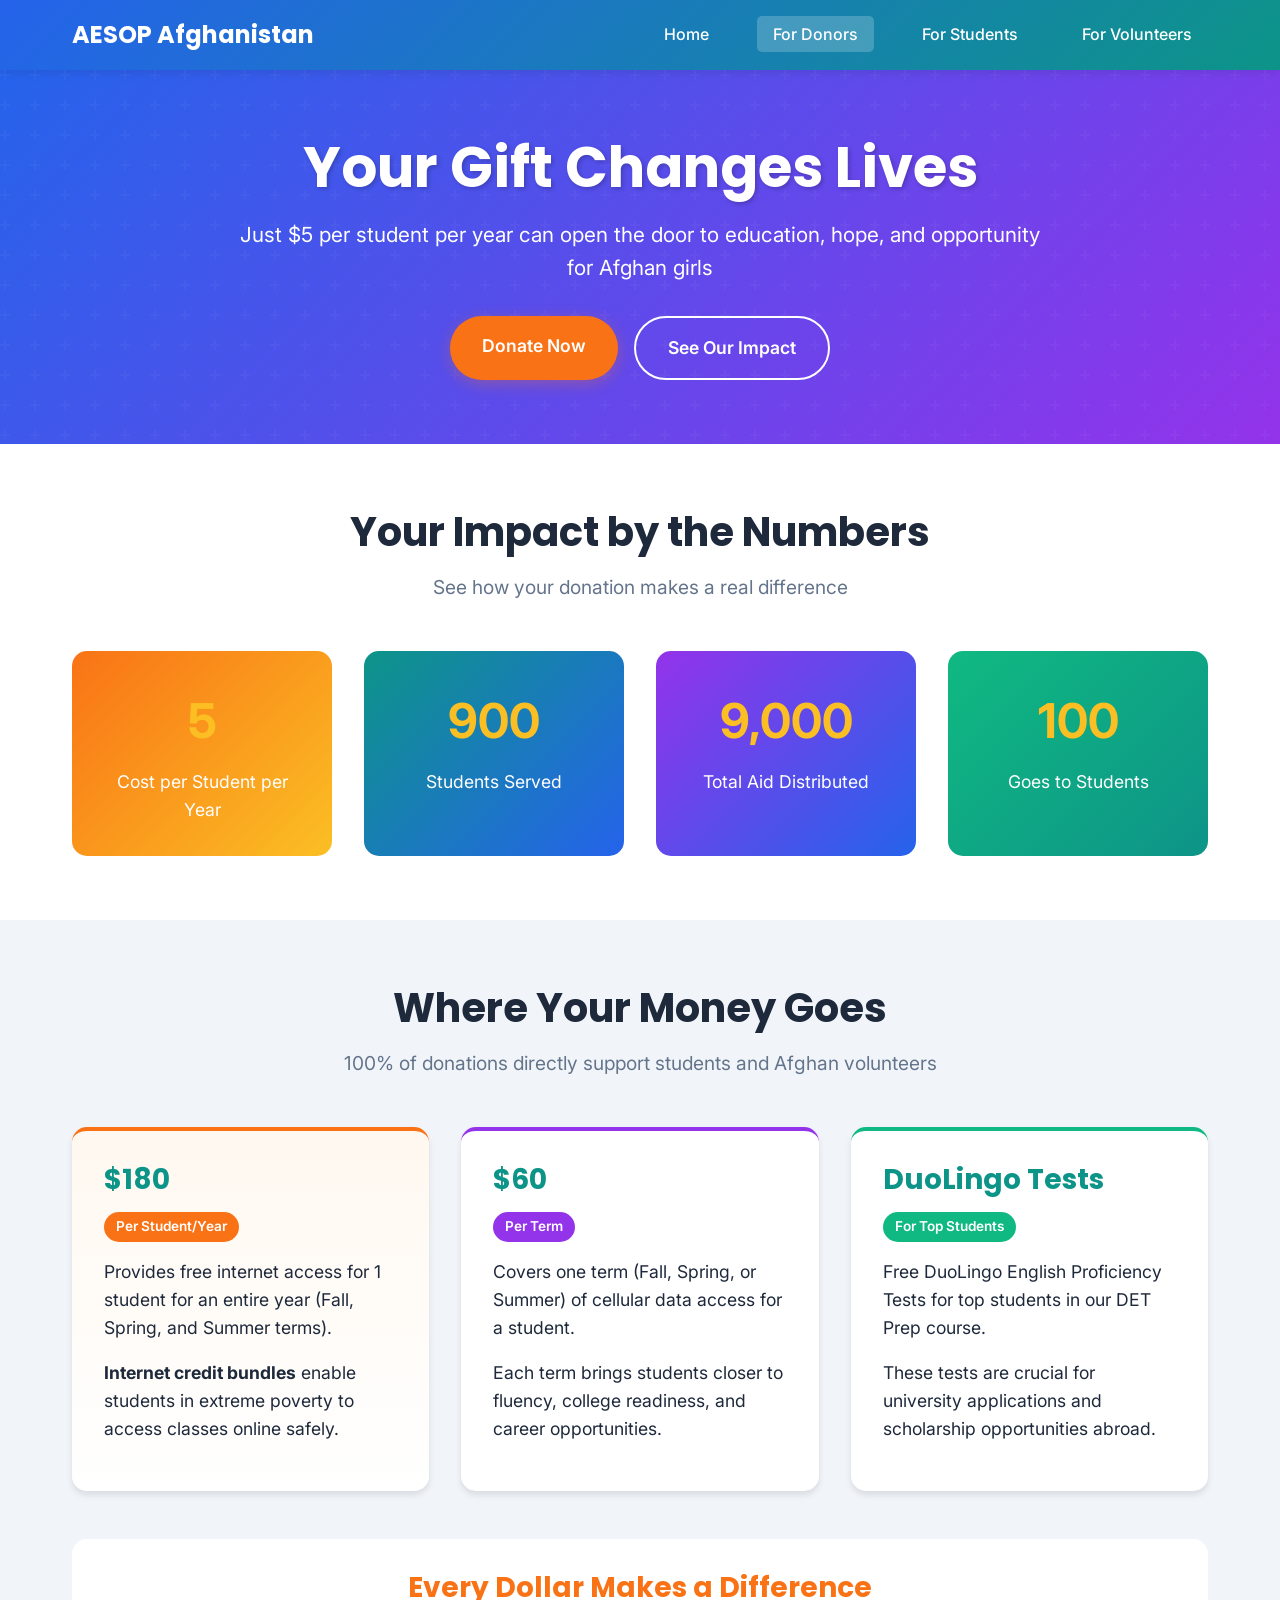
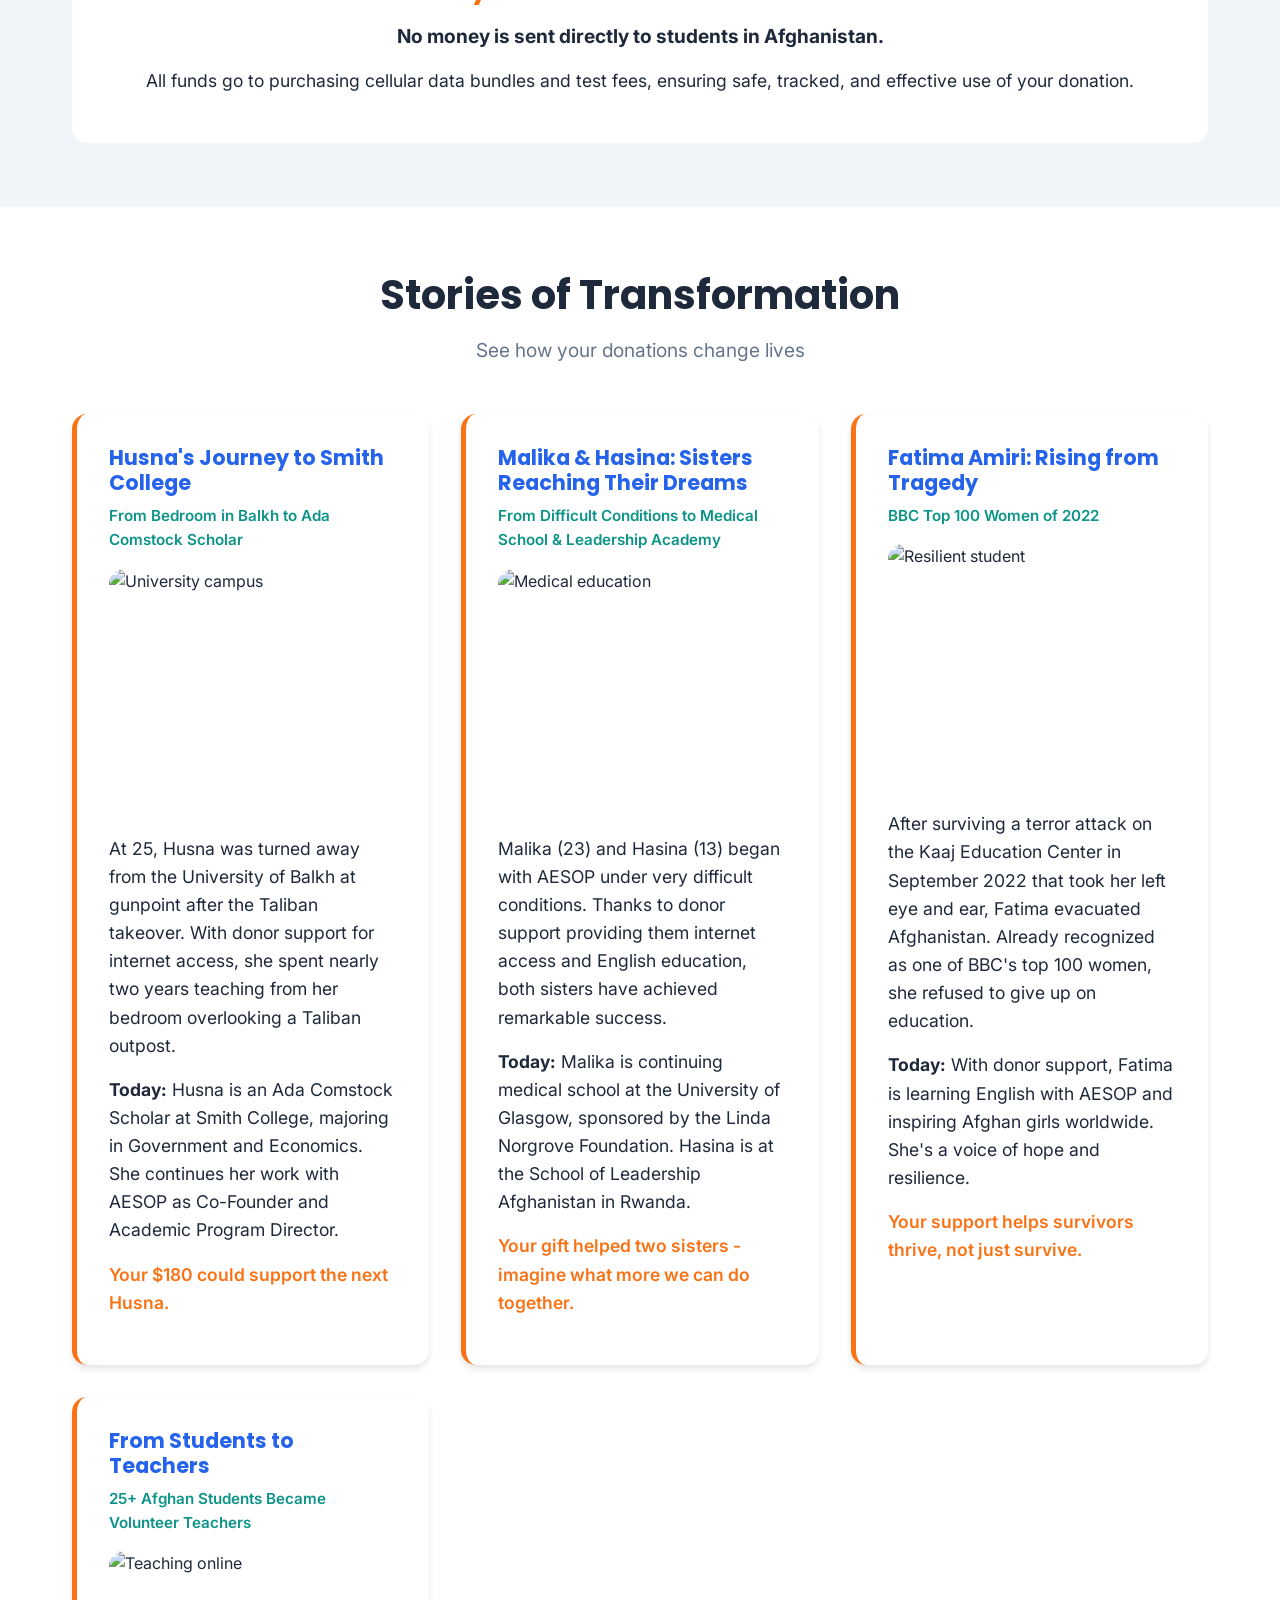
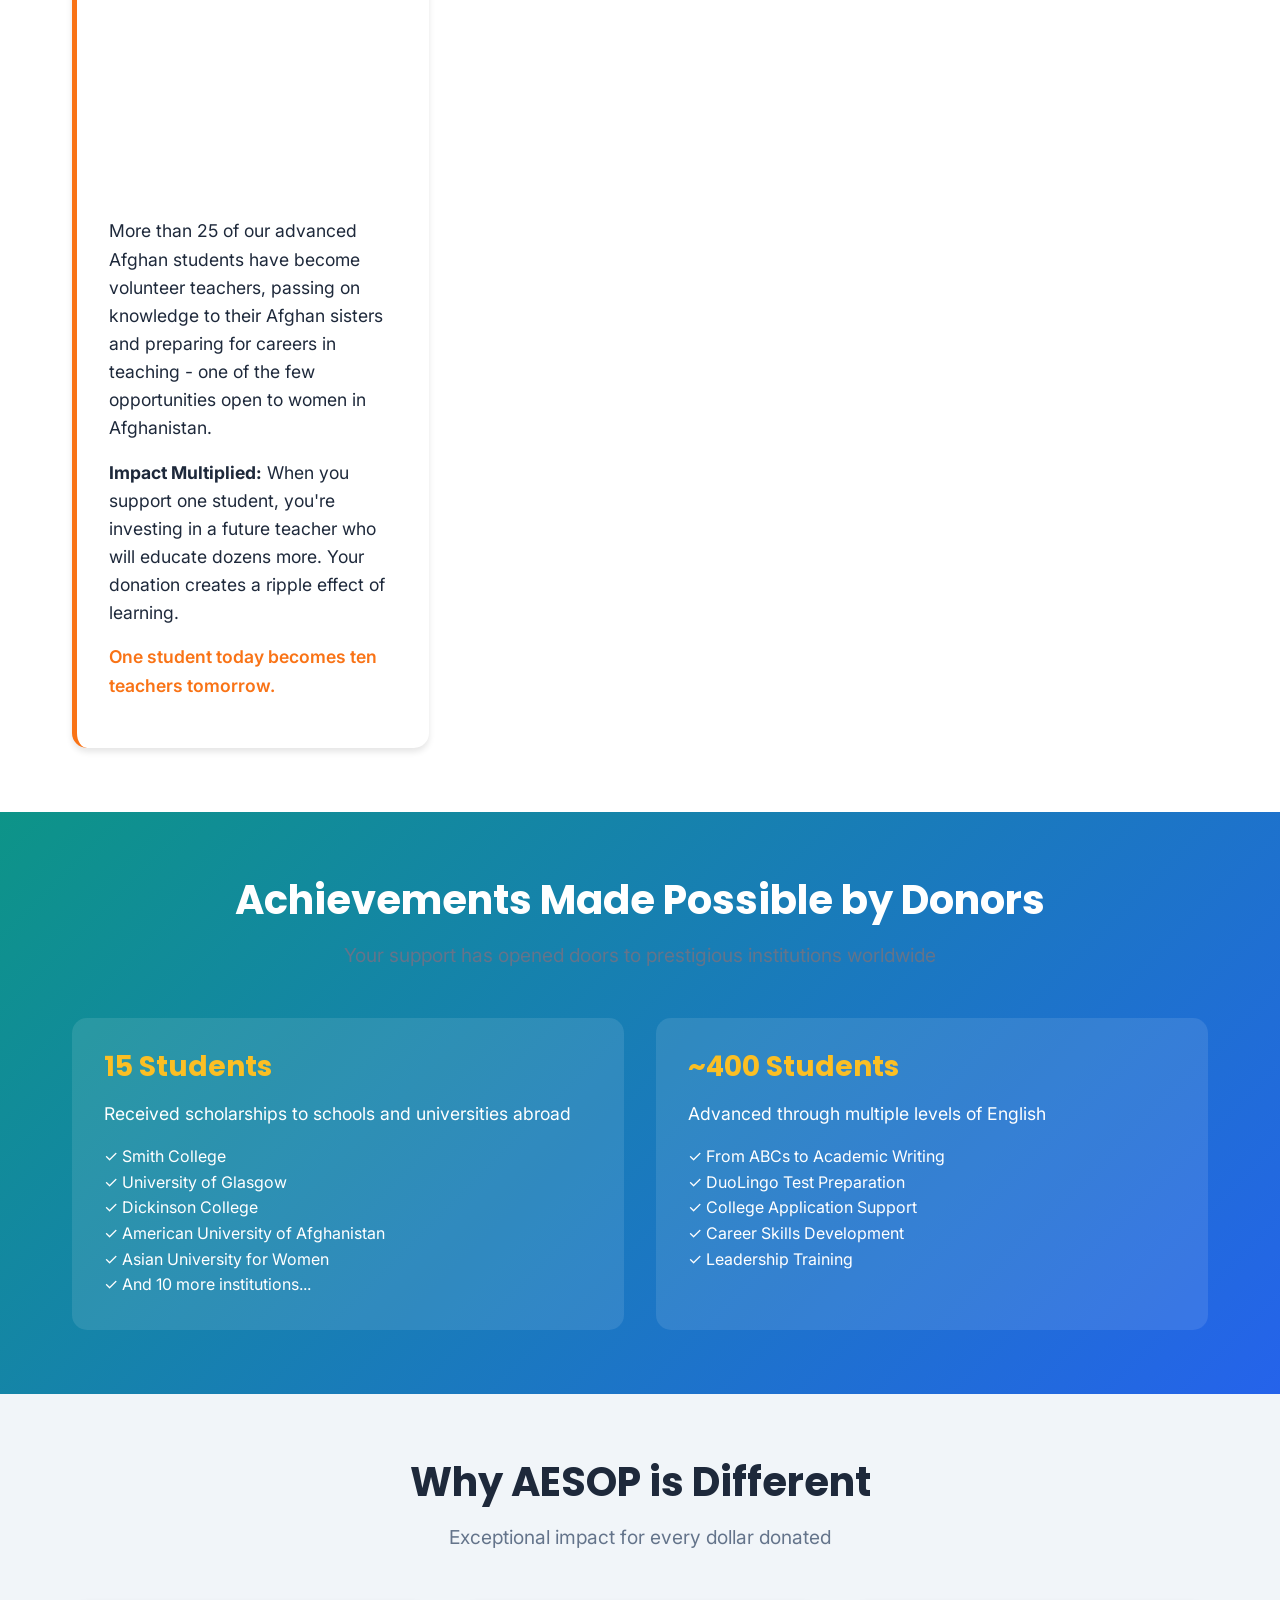
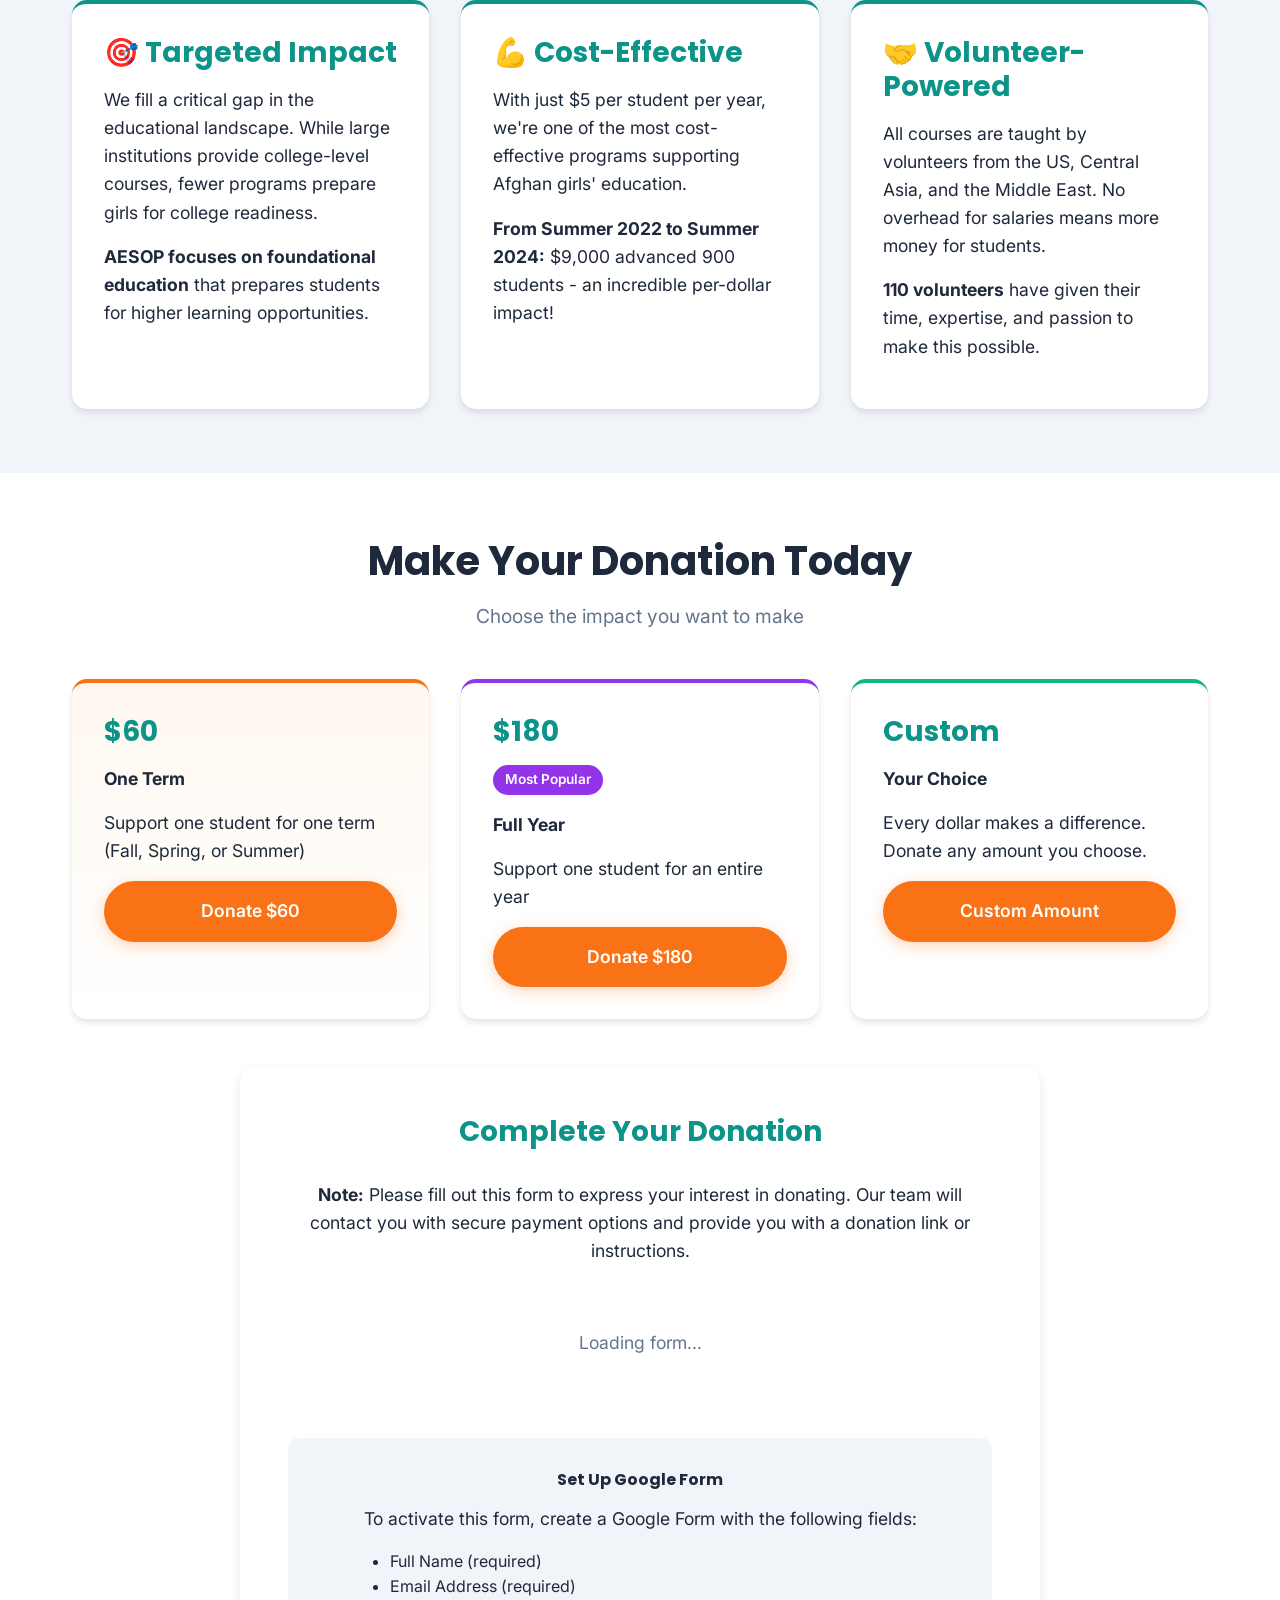
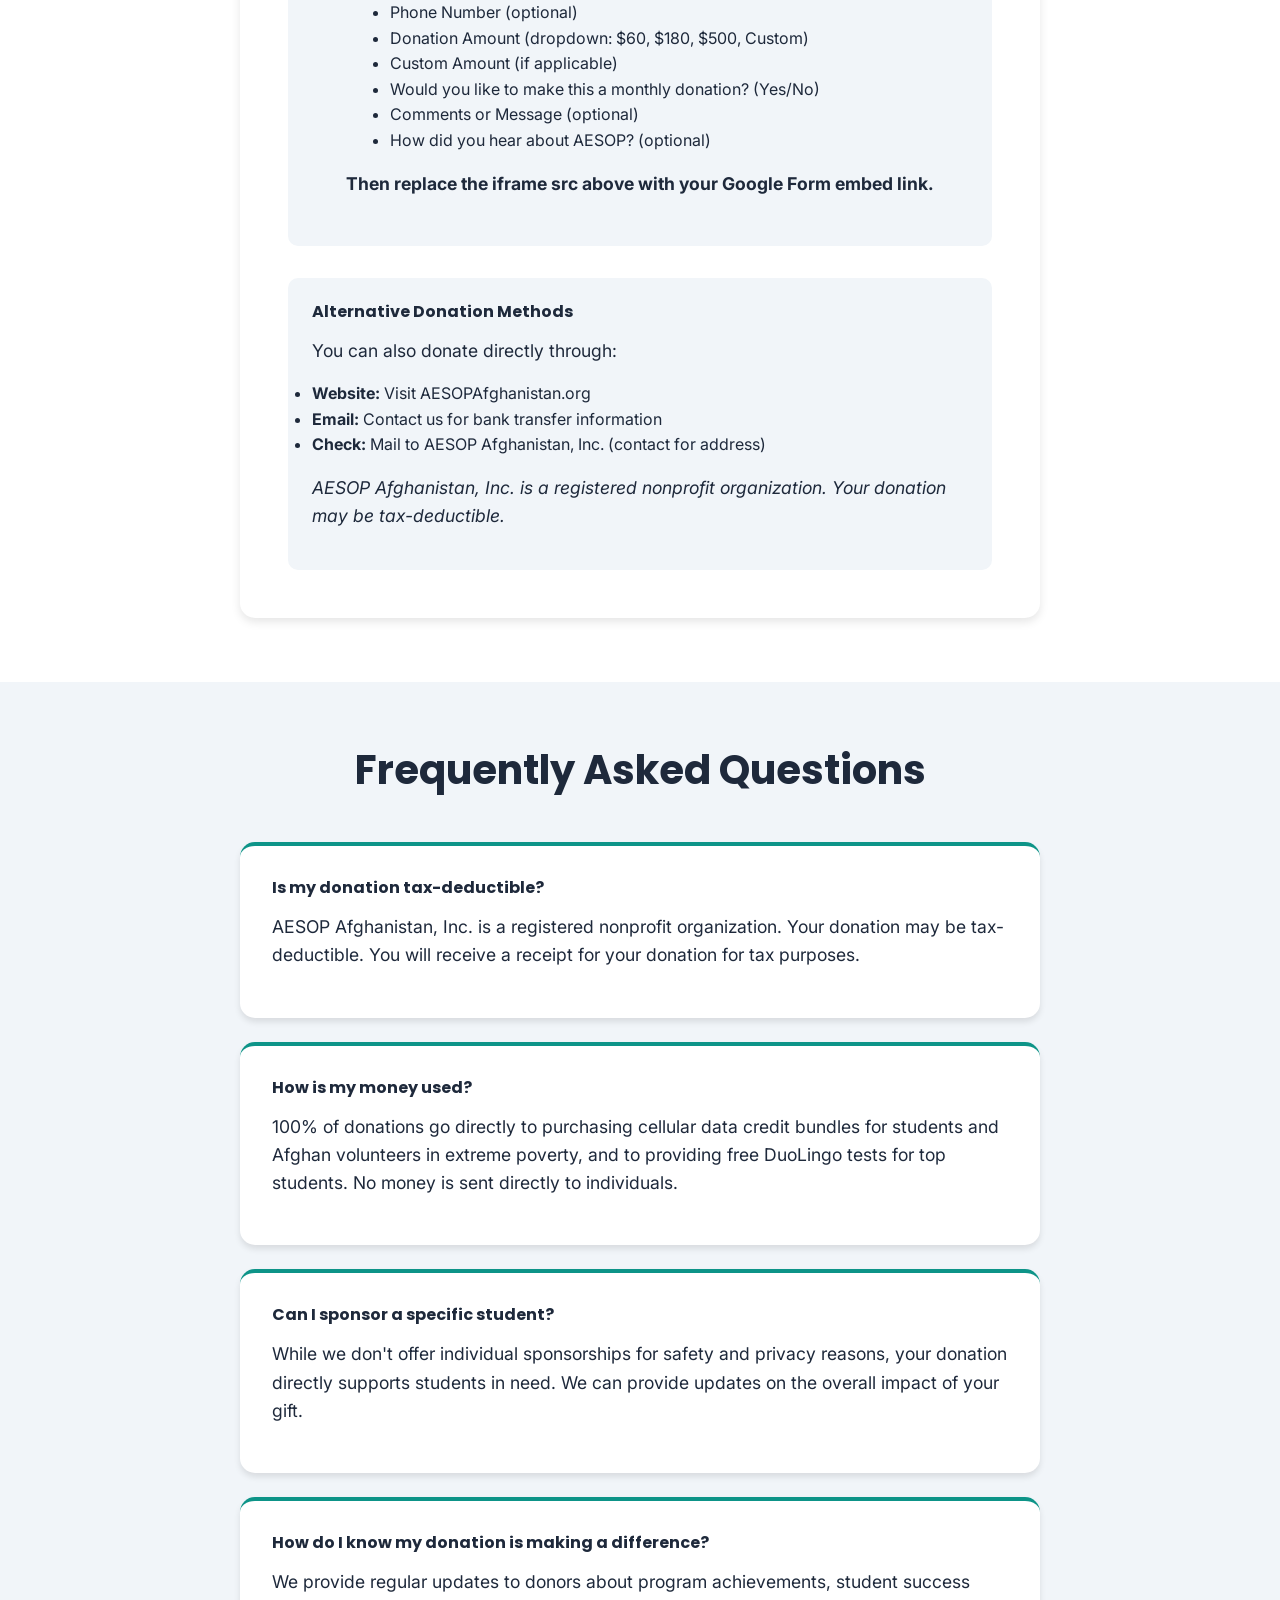
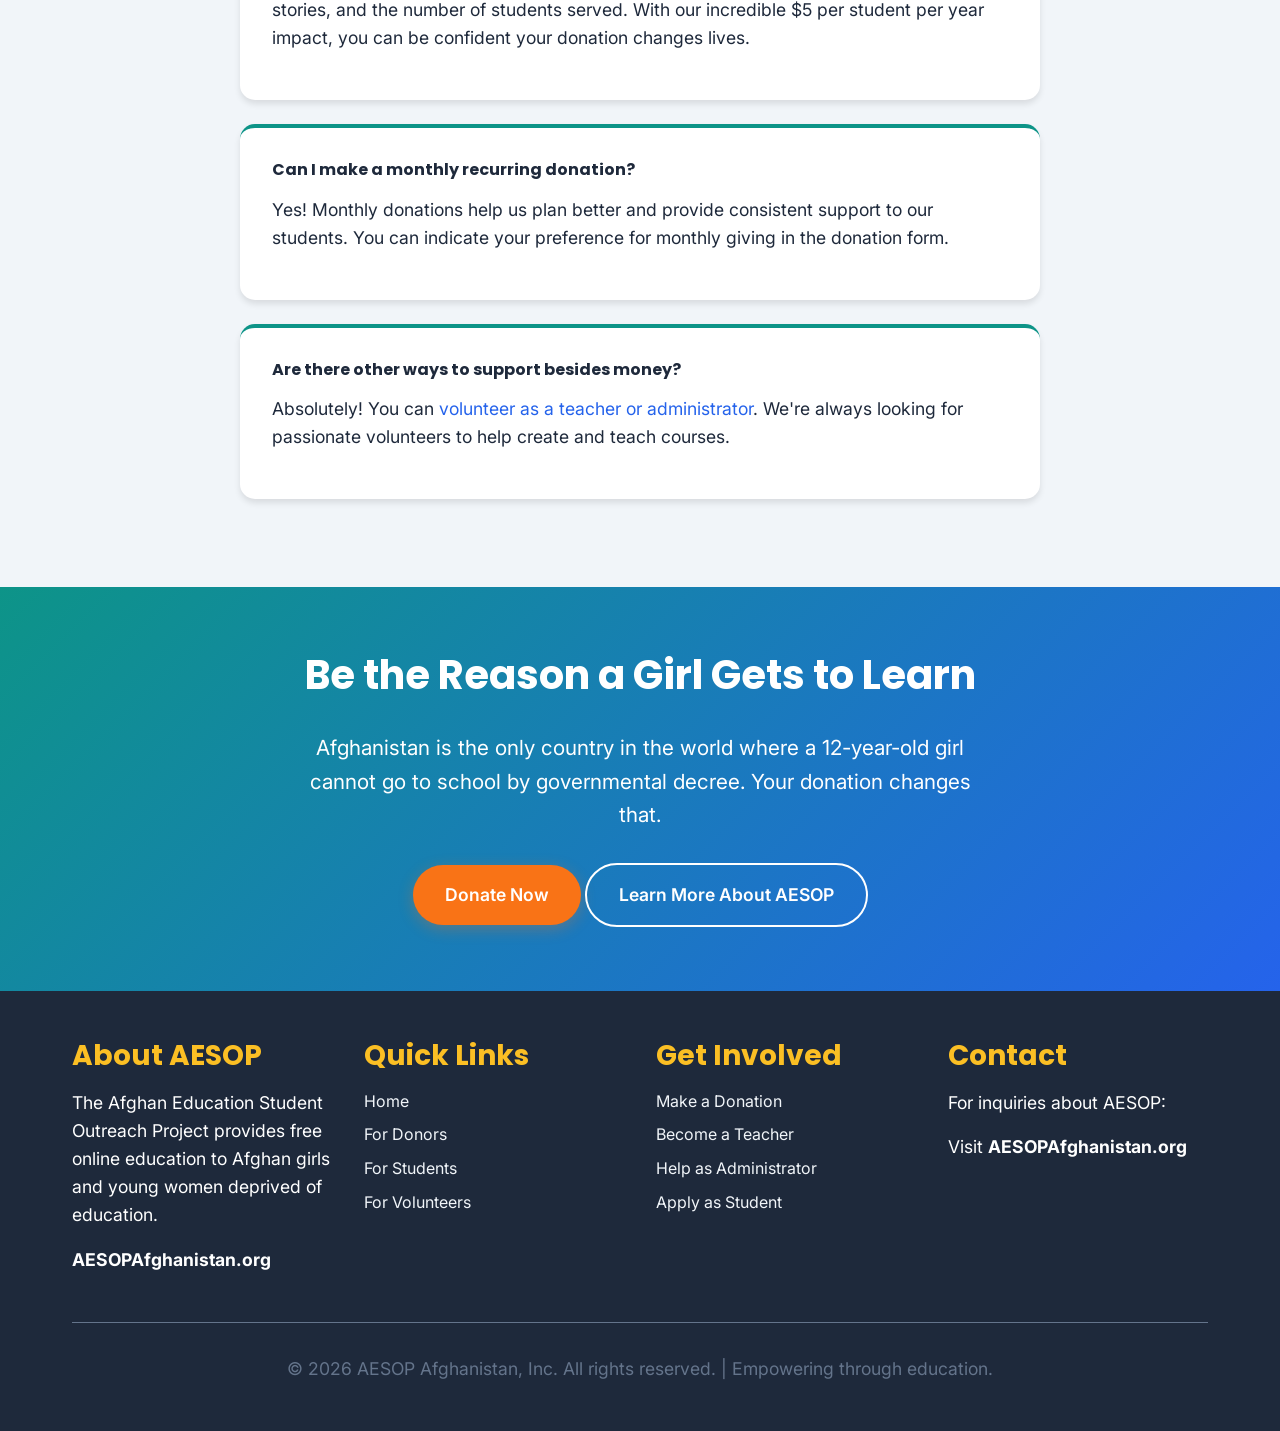
==== donors.html @ 637b1a9c "Create complete AESOP Afghanistan website Built a comprehensive website for the Afghan Education Stu" ====
<!DOCTYPE html>
<html lang="en">
<head>
    <meta charset="UTF-8">
    <meta name="viewport" content="width=device-width, initial-scale=1.0">
    <title>For Donors - AESOP Afghanistan</title>
    <link rel="stylesheet" href="styles.css">
    <link href="https://fonts.googleapis.com/css2?family=Inter:wght@400;500;600;700&family=Poppins:wght@600;700;800&display=swap" rel="stylesheet">
</head>
<body>
    <!-- Navigation -->
    <nav>
        <div class="container">
            <div class="logo">AESOP Afghanistan</div>
            <ul>
                <li><a href="index.html">Home</a></li>
                <li><a href="donors.html" class="active">For Donors</a></li>
                <li><a href="students.html">For Students</a></li>
                <li><a href="volunteers.html">For Volunteers</a></li>
            </ul>
        </div>
    </nav>

    <!-- Hero Section -->
    <section class="hero">
        <div class="container">
            <h1>Your Gift Changes Lives</h1>
            <p>Just $5 per student per year can open the door to education, hope, and opportunity for Afghan girls</p>
            <div class="cta-buttons">
                <a href="#donate" class="btn btn-primary">Donate Now</a>
                <a href="#impact" class="btn btn-outline">See Our Impact</a>
            </div>
        </div>
    </section>

    <!-- Impact Stats -->
    <section id="impact">
        <div class="container">
            <div class="section-header">
                <h2>Your Impact by the Numbers</h2>
                <p>See how your donation makes a real difference</p>
            </div>
            <div class="stats-grid">
                <div class="stat-card" style="background: linear-gradient(135deg, var(--accent-orange), var(--warm-yellow));">
                    <span class="stat-number">$5</span>
                    <span class="stat-label">Cost per Student per Year</span>
                </div>
                <div class="stat-card" style="background: linear-gradient(135deg, var(--primary-teal), var(--primary-blue));">
                    <span class="stat-number">~900</span>
                    <span class="stat-label">Students Served</span>
                </div>
                <div class="stat-card" style="background: linear-gradient(135deg, var(--accent-purple), var(--primary-blue));">
                    <span class="stat-number">$9,000</span>
                    <span class="stat-label">Total Aid Distributed</span>
                </div>
                <div class="stat-card" style="background: linear-gradient(135deg, var(--success-green), var(--primary-teal));">
                    <span class="stat-number">100%</span>
                    <span class="stat-label">Goes to Students</span>
                </div>
            </div>
        </div>
    </section>

    <!-- Donation Breakdown -->
    <section class="alt-bg">
        <div class="container">
            <div class="section-header">
                <h2>Where Your Money Goes</h2>
                <p>100% of donations directly support students and Afghan volunteers</p>
            </div>
            <div class="grid grid-3">
                <div class="card highlight">
                    <h3>$180</h3>
                    <span class="badge">Per Student/Year</span>
                    <p style="margin-top: 1rem;">Provides free internet access for 1 student for an entire year (Fall, Spring, and Summer terms).</p>
                    <p><strong>Internet credit bundles</strong> enable students in extreme poverty to access classes online safely.</p>
                </div>
                <div class="card purple-accent">
                    <h3>$60</h3>
                    <span class="badge purple">Per Term</span>
                    <p style="margin-top: 1rem;">Covers one term (Fall, Spring, or Summer) of cellular data access for a student.</p>
                    <p>Each term brings students closer to fluency, college readiness, and career opportunities.</p>
                </div>
                <div class="card green-accent">
                    <h3>DuoLingo Tests</h3>
                    <span class="badge green">For Top Students</span>
                    <p style="margin-top: 1rem;">Free DuoLingo English Proficiency Tests for top students in our DET Prep course.</p>
                    <p>These tests are crucial for university applications and scholarship opportunities abroad.</p>
                </div>
            </div>
            <div style="margin-top: 3rem; padding: 2rem; background: white; border-radius: 15px; text-align: center;">
                <h3 style="color: var(--accent-orange);">Every Dollar Makes a Difference</h3>
                <p style="font-size: 1.2rem; margin-top: 1rem;"><strong>No money is sent directly to students in Afghanistan.</strong></p>
                <p>All funds go to purchasing cellular data bundles and test fees, ensuring safe, tracked, and effective use of your donation.</p>
            </div>
        </div>
    </section>

    <!-- Impact Stories -->
    <section>
        <div class="container">
            <div class="section-header">
                <h2>Stories of Transformation</h2>
                <p>See how your donations change lives</p>
            </div>
            <div class="grid grid-2">
                <div class="story-card">
                    <h4>Husna's Journey to Smith College</h4>
                    <p class="role">From Bedroom in Balkh to Ada Comstock Scholar</p>
                    <div class="img-container" style="height: 250px;">
                        <img src="https://images.unsplash.com/photo-1523050854058-8df90110c9f1?w=800&q=80" alt="University campus">
                    </div>
                    <p>At 25, Husna was turned away from the University of Balkh at gunpoint after the Taliban takeover. With donor support for internet access, she spent nearly two years teaching from her bedroom overlooking a Taliban outpost.</p>
                    <p><strong>Today:</strong> Husna is an Ada Comstock Scholar at Smith College, majoring in Government and Economics. She continues her work with AESOP as Co-Founder and Academic Program Director.</p>
                    <p class="highlight-text">Your $180 could support the next Husna.</p>
                </div>

                <div class="story-card">
                    <h4>Malika & Hasina: Sisters Reaching Their Dreams</h4>
                    <p class="role">From Difficult Conditions to Medical School & Leadership Academy</p>
                    <div class="img-container" style="height: 250px;">
                        <img src="https://images.unsplash.com/photo-1427504494785-3a9ca7044f45?w=800&q=80" alt="Medical education">
                    </div>
                    <p>Malika (23) and Hasina (13) began with AESOP under very difficult conditions. Thanks to donor support providing them internet access and English education, both sisters have achieved remarkable success.</p>
                    <p><strong>Today:</strong> Malika is continuing medical school at the University of Glasgow, sponsored by the Linda Norgrove Foundation. Hasina is at the School of Leadership Afghanistan in Rwanda.</p>
                    <p class="highlight-text">Your gift helped two sisters - imagine what more we can do together.</p>
                </div>

                <div class="story-card">
                    <h4>Fatima Amiri: Rising from Tragedy</h4>
                    <p class="role">BBC Top 100 Women of 2022</p>
                    <div class="img-container" style="height: 250px;">
                        <img src="https://images.unsplash.com/photo-1521737604893-d14cc237f11d?w=800&q=80" alt="Resilient student">
                    </div>
                    <p>After surviving a terror attack on the Kaaj Education Center in September 2022 that took her left eye and ear, Fatima evacuated Afghanistan. Already recognized as one of BBC's top 100 women, she refused to give up on education.</p>
                    <p><strong>Today:</strong> With donor support, Fatima is learning English with AESOP and inspiring Afghan girls worldwide. She's a voice of hope and resilience.</p>
                    <p class="highlight-text">Your support helps survivors thrive, not just survive.</p>
                </div>

                <div class="story-card">
                    <h4>From Students to Teachers</h4>
                    <p class="role">25+ Afghan Students Became Volunteer Teachers</p>
                    <div class="img-container" style="height: 250px;">
                        <img src="https://images.unsplash.com/photo-1524178232363-1fb2b075b655?w=800&q=80" alt="Teaching online">
                    </div>
                    <p>More than 25 of our advanced Afghan students have become volunteer teachers, passing on knowledge to their Afghan sisters and preparing for careers in teaching - one of the few opportunities open to women in Afghanistan.</p>
                    <p><strong>Impact Multiplied:</strong> When you support one student, you're investing in a future teacher who will educate dozens more. Your donation creates a ripple effect of learning.</p>
                    <p class="highlight-text">One student today becomes ten teachers tomorrow.</p>
                </div>
            </div>
        </div>
    </section>

    <!-- Achievements Section -->
    <section class="accent-bg">
        <div class="container">
            <div class="section-header">
                <h2>Achievements Made Possible by Donors</h2>
                <p>Your support has opened doors to prestigious institutions worldwide</p>
            </div>
            <div class="grid grid-2" style="margin-top: 3rem;">
                <div style="background: rgba(255,255,255,0.1); padding: 2rem; border-radius: 15px;">
                    <h3 style="color: var(--warm-yellow);">15 Students</h3>
                    <p>Received scholarships to schools and universities abroad</p>
                    <ul style="margin-top: 1rem; list-style: none;">
                        <li>✓ Smith College</li>
                        <li>✓ University of Glasgow</li>
                        <li>✓ Dickinson College</li>
                        <li>✓ American University of Afghanistan</li>
                        <li>✓ Asian University for Women</li>
                        <li>✓ And 10 more institutions...</li>
                    </ul>
                </div>
                <div style="background: rgba(255,255,255,0.1); padding: 2rem; border-radius: 15px;">
                    <h3 style="color: var(--warm-yellow);">~400 Students</h3>
                    <p>Advanced through multiple levels of English</p>
                    <ul style="margin-top: 1rem; list-style: none;">
                        <li>✓ From ABCs to Academic Writing</li>
                        <li>✓ DuoLingo Test Preparation</li>
                        <li>✓ College Application Support</li>
                        <li>✓ Career Skills Development</li>
                        <li>✓ Leadership Training</li>
                    </ul>
                </div>
            </div>
        </div>
    </section>

    <!-- Efficiency Section -->
    <section class="alt-bg">
        <div class="container">
            <div class="section-header">
                <h2>Why AESOP is Different</h2>
                <p>Exceptional impact for every dollar donated</p>
            </div>
            <div class="grid grid-3">
                <div class="card">
                    <h3>🎯 Targeted Impact</h3>
                    <p>We fill a critical gap in the educational landscape. While large institutions provide college-level courses, fewer programs prepare girls for college readiness.</p>
                    <p><strong>AESOP focuses on foundational education</strong> that prepares students for higher learning opportunities.</p>
                </div>
                <div class="card">
                    <h3>💪 Cost-Effective</h3>
                    <p>With just $5 per student per year, we're one of the most cost-effective programs supporting Afghan girls' education.</p>
                    <p><strong>From Summer 2022 to Summer 2024:</strong> $9,000 advanced 900 students - an incredible per-dollar impact!</p>
                </div>
                <div class="card">
                    <h3>🤝 Volunteer-Powered</h3>
                    <p>All courses are taught by volunteers from the US, Central Asia, and the Middle East. No overhead for salaries means more money for students.</p>
                    <p><strong>110 volunteers</strong> have given their time, expertise, and passion to make this possible.</p>
                </div>
            </div>
        </div>
    </section>

    <!-- Donation Form Section -->
    <section id="donate">
        <div class="container">
            <div class="section-header">
                <h2>Make Your Donation Today</h2>
                <p>Choose the impact you want to make</p>
            </div>
            <div class="grid grid-3" style="margin-bottom: 3rem;">
                <div class="card highlight">
                    <h3>$60</h3>
                    <p><strong>One Term</strong></p>
                    <p>Support one student for one term (Fall, Spring, or Summer)</p>
                    <a href="#donation-form" class="btn btn-primary" style="margin-top: 1rem; display: block; text-align: center;">Donate $60</a>
                </div>
                <div class="card purple-accent">
                    <h3>$180</h3>
                    <span class="badge purple">Most Popular</span>
                    <p style="margin-top: 1rem;"><strong>Full Year</strong></p>
                    <p>Support one student for an entire year</p>
                    <a href="#donation-form" class="btn btn-primary" style="margin-top: 1rem; display: block; text-align: center;">Donate $180</a>
                </div>
                <div class="card green-accent">
                    <h3>Custom</h3>
                    <p><strong>Your Choice</strong></p>
                    <p>Every dollar makes a difference. Donate any amount you choose.</p>
                    <a href="#donation-form" class="btn btn-primary" style="margin-top: 1rem; display: block; text-align: center;">Custom Amount</a>
                </div>
            </div>

            <!-- Donation Form -->
            <div class="form-section" id="donation-form">
                <h3 style="text-align: center; margin-bottom: 2rem;">Complete Your Donation</h3>
                <p style="text-align: center; margin-bottom: 2rem;">
                    <strong>Note:</strong> Please fill out this form to express your interest in donating.
                    Our team will contact you with secure payment options and provide you with a donation link or instructions.
                </p>

                <!-- Google Form Embed -->
                <iframe
                    src="https://docs.google.com/forms/d/e/1FAIpQLSdDONATION_FORM_ID/viewform?embedded=true"
                    width="100%"
                    height="1200"
                    frameborder="0"
                    marginheight="0"
                    marginwidth="0"
                    style="border-radius: 10px;">
                    Loading donation form...
                </iframe>

                <!-- Placeholder form (to be replaced with actual Google Form) -->
                <div style="background: var(--light-gray); padding: 2rem; border-radius: 10px; text-align: center; margin-top: 2rem;">
                    <h4>Set Up Google Form</h4>
                    <p>To activate this form, create a Google Form with the following fields:</p>
                    <ul style="text-align: left; max-width: 500px; margin: 1rem auto;">
                        <li>Full Name (required)</li>
                        <li>Email Address (required)</li>
                        <li>Phone Number (optional)</li>
                        <li>Donation Amount (dropdown: $60, $180, $500, Custom)</li>
                        <li>Custom Amount (if applicable)</li>
                        <li>Would you like to make this a monthly donation? (Yes/No)</li>
                        <li>Comments or Message (optional)</li>
                        <li>How did you hear about AESOP? (optional)</li>
                    </ul>
                    <p style="margin-top: 1rem;"><strong>Then replace the iframe src above with your Google Form embed link.</strong></p>
                </div>

                <div style="margin-top: 2rem; padding: 1.5rem; background: var(--light-gray); border-radius: 10px;">
                    <h4>Alternative Donation Methods</h4>
                    <p>You can also donate directly through:</p>
                    <ul style="margin-top: 1rem;">
                        <li><strong>Website:</strong> Visit AESOPAfghanistan.org</li>
                        <li><strong>Email:</strong> Contact us for bank transfer information</li>
                        <li><strong>Check:</strong> Mail to AESOP Afghanistan, Inc. (contact for address)</li>
                    </ul>
                    <p style="margin-top: 1rem;"><em>AESOP Afghanistan, Inc. is a registered nonprofit organization. Your donation may be tax-deductible.</em></p>
                </div>
            </div>
        </div>
    </section>

    <!-- FAQ Section -->
    <section class="alt-bg">
        <div class="container">
            <div class="section-header">
                <h2>Frequently Asked Questions</h2>
            </div>
            <div style="max-width: 800px; margin: 0 auto;">
                <div class="card" style="margin-bottom: 1.5rem;">
                    <h4>Is my donation tax-deductible?</h4>
                    <p>AESOP Afghanistan, Inc. is a registered nonprofit organization. Your donation may be tax-deductible. You will receive a receipt for your donation for tax purposes.</p>
                </div>
                <div class="card" style="margin-bottom: 1.5rem;">
                    <h4>How is my money used?</h4>
                    <p>100% of donations go directly to purchasing cellular data credit bundles for students and Afghan volunteers in extreme poverty, and to providing free DuoLingo tests for top students. No money is sent directly to individuals.</p>
                </div>
                <div class="card" style="margin-bottom: 1.5rem;">
                    <h4>Can I sponsor a specific student?</h4>
                    <p>While we don't offer individual sponsorships for safety and privacy reasons, your donation directly supports students in need. We can provide updates on the overall impact of your gift.</p>
                </div>
                <div class="card" style="margin-bottom: 1.5rem;">
                    <h4>How do I know my donation is making a difference?</h4>
                    <p>We provide regular updates to donors about program achievements, student success stories, and the number of students served. With our incredible $5 per student per year impact, you can be confident your donation changes lives.</p>
                </div>
                <div class="card" style="margin-bottom: 1.5rem;">
                    <h4>Can I make a monthly recurring donation?</h4>
                    <p>Yes! Monthly donations help us plan better and provide consistent support to our students. You can indicate your preference for monthly giving in the donation form.</p>
                </div>
                <div class="card" style="margin-bottom: 1.5rem;">
                    <h4>Are there other ways to support besides money?</h4>
                    <p>Absolutely! You can <a href="volunteers.html">volunteer as a teacher or administrator</a>. We're always looking for passionate volunteers to help create and teach courses.</p>
                </div>
            </div>
        </div>
    </section>

    <!-- Final CTA -->
    <section class="accent-bg">
        <div class="container text-center">
            <h2>Be the Reason a Girl Gets to Learn</h2>
            <p style="font-size: 1.3rem; max-width: 700px; margin: 2rem auto;">Afghanistan is the only country in the world where a 12-year-old girl cannot go to school by governmental decree. Your donation changes that.</p>
            <div class="cta-buttons">
                <a href="#donation-form" class="btn btn-primary">Donate Now</a>
                <a href="index.html" class="btn btn-outline">Learn More About AESOP</a>
            </div>
        </div>
    </section>

    <!-- Footer -->
    <footer>
        <div class="container">
            <div class="footer-content">
                <div class="footer-section">
                    <h3>About AESOP</h3>
                    <p>The Afghan Education Student Outreach Project provides free online education to Afghan girls and young women deprived of education.</p>
                    <p><strong>AESOPAfghanistan.org</strong></p>
                </div>
                <div class="footer-section">
                    <h3>Quick Links</h3>
                    <ul>
                        <li><a href="index.html">Home</a></li>
                        <li><a href="donors.html">For Donors</a></li>
                        <li><a href="students.html">For Students</a></li>
                        <li><a href="volunteers.html">For Volunteers</a></li>
                    </ul>
                </div>
                <div class="footer-section">
                    <h3>Get Involved</h3>
                    <ul>
                        <li><a href="donors.html">Make a Donation</a></li>
                        <li><a href="volunteers.html">Become a Teacher</a></li>
                        <li><a href="volunteers.html">Help as Administrator</a></li>
                        <li><a href="students.html">Apply as Student</a></li>
                    </ul>
                </div>
                <div class="footer-section">
                    <h3>Contact</h3>
                    <p>For inquiries about AESOP:</p>
                    <p>Visit <strong>AESOPAfghanistan.org</strong></p>
                </div>
            </div>
            <div class="footer-bottom">
                <p>&copy; 2024 AESOP Afghanistan, Inc. All rights reserved. | Empowering through education.</p>
            </div>
        </div>
    </footer>

    <script src="script.js"></script>
</body>
</html>
---- styles.css ----
/* AESOP Website - Main Stylesheet */

:root {
    /* Color Palette - Vibrant and Educational */
    --primary-blue: #2563eb;
    --primary-teal: #0d9488;
    --accent-orange: #f97316;
    --accent-purple: #9333ea;
    --warm-yellow: #fbbf24;
    --success-green: #10b981;

    /* Neutrals */
    --dark-navy: #1e293b;
    --medium-gray: #64748b;
    --light-gray: #f1f5f9;
    --white: #ffffff;

    /* Spacing */
    --spacing-xs: 0.5rem;
    --spacing-sm: 1rem;
    --spacing-md: 2rem;
    --spacing-lg: 3rem;
    --spacing-xl: 4rem;

    /* Typography */
    --font-primary: 'Inter', -apple-system, BlinkMacSystemFont, 'Segoe UI', sans-serif;
    --font-heading: 'Poppins', sans-serif;
}

* {
    margin: 0;
    padding: 0;
    box-sizing: border-box;
}

body {
    font-family: var(--font-primary);
    line-height: 1.6;
    color: var(--dark-navy);
    background-color: var(--white);
}

/* Typography */
h1, h2, h3, h4, h5, h6 {
    font-family: var(--font-heading);
    font-weight: 700;
    line-height: 1.2;
    margin-bottom: var(--spacing-sm);
}

h1 {
    font-size: 3rem;
    color: var(--primary-blue);
}

h2 {
    font-size: 2.5rem;
    color: var(--dark-navy);
}

h3 {
    font-size: 1.75rem;
    color: var(--primary-teal);
}

p {
    margin-bottom: var(--spacing-sm);
    font-size: 1.1rem;
}

a {
    color: var(--primary-blue);
    text-decoration: none;
    transition: color 0.3s ease;
}

a:hover {
    color: var(--primary-teal);
}

/* Navigation */
nav {
    background: linear-gradient(135deg, var(--primary-blue) 0%, var(--primary-teal) 100%);
    padding: var(--spacing-sm) 0;
    position: sticky;
    top: 0;
    z-index: 1000;
    box-shadow: 0 2px 10px rgba(0, 0, 0, 0.1);
}

nav .container {
    display: flex;
    justify-content: space-between;
    align-items: center;
}

nav .logo {
    font-size: 1.5rem;
    font-weight: 700;
    color: var(--white);
    font-family: var(--font-heading);
}

nav ul {
    list-style: none;
    display: flex;
    gap: var(--spacing-md);
}

nav a {
    color: var(--white);
    font-weight: 500;
    padding: var(--spacing-xs) var(--spacing-sm);
    border-radius: 5px;
    transition: background-color 0.3s ease;
}

nav a:hover,
nav a.active {
    background-color: rgba(255, 255, 255, 0.2);
}

/* Container */
.container {
    max-width: 1200px;
    margin: 0 auto;
    padding: 0 var(--spacing-md);
}

/* Hero Section */
.hero {
    background: linear-gradient(135deg, var(--primary-blue) 0%, var(--accent-purple) 100%);
    color: var(--white);
    padding: var(--spacing-xl) 0;
    text-align: center;
    position: relative;
    overflow: hidden;
}

.hero::before {
    content: '';
    position: absolute;
    top: 0;
    left: 0;
    right: 0;
    bottom: 0;
    background-image: url('data:image/svg+xml,<svg width="60" height="60" viewBox="0 0 60 60" xmlns="http://www.w3.org/2000/svg"><g fill="none" fill-rule="evenodd"><g fill="%23ffffff" fill-opacity="0.1"><path d="M36 34v-4h-2v4h-4v2h4v4h2v-4h4v-2h-4zm0-30V0h-2v4h-4v2h4v4h2V6h4V4h-4zM6 34v-4H4v4H0v2h4v4h2v-4h4v-2H6zM6 4V0H4v4H0v2h4v4h2V6h4V4H6z"/></g></g></svg>');
    opacity: 0.3;
}

.hero .container {
    position: relative;
    z-index: 1;
}

.hero h1 {
    color: var(--white);
    font-size: 3.5rem;
    margin-bottom: var(--spacing-sm);
    text-shadow: 2px 2px 4px rgba(0, 0, 0, 0.2);
}

.hero p {
    font-size: 1.3rem;
    margin-bottom: var(--spacing-md);
    max-width: 800px;
    margin-left: auto;
    margin-right: auto;
}

.hero .cta-buttons {
    display: flex;
    gap: var(--spacing-sm);
    justify-content: center;
    flex-wrap: wrap;
    margin-top: var(--spacing-md);
}

/* Buttons */
.btn {
    display: inline-block;
    padding: 1rem 2rem;
    font-size: 1.1rem;
    font-weight: 600;
    border-radius: 50px;
    text-decoration: none;
    transition: all 0.3s ease;
    border: none;
    cursor: pointer;
}

.btn-primary {
    background-color: var(--accent-orange);
    color: var(--white);
    box-shadow: 0 4px 15px rgba(249, 115, 22, 0.3);
}

.btn-primary:hover {
    background-color: #ea580c;
    transform: translateY(-2px);
    box-shadow: 0 6px 20px rgba(249, 115, 22, 0.4);
}

.btn-secondary {
    background-color: var(--white);
    color: var(--primary-blue);
    box-shadow: 0 4px 15px rgba(255, 255, 255, 0.3);
}

.btn-secondary:hover {
    background-color: var(--light-gray);
    transform: translateY(-2px);
}

.btn-outline {
    background-color: transparent;
    color: var(--white);
    border: 2px solid var(--white);
}

.btn-outline:hover {
    background-color: var(--white);
    color: var(--primary-blue);
}

/* Sections */
section {
    padding: var(--spacing-xl) 0;
}

section.alt-bg {
    background-color: var(--light-gray);
}

section.accent-bg {
    background: linear-gradient(135deg, var(--primary-teal) 0%, var(--primary-blue) 100%);
    color: var(--white);
}

section.accent-bg h2,
section.accent-bg h3 {
    color: var(--white);
}

.section-header {
    text-align: center;
    margin-bottom: var(--spacing-lg);
}

.section-header h2 {
    margin-bottom: var(--spacing-sm);
}

.section-header p {
    font-size: 1.2rem;
    color: var(--medium-gray);
    max-width: 700px;
    margin: 0 auto;
}

/* Grid Layouts */
.grid {
    display: grid;
    gap: var(--spacing-md);
}

.grid-2 {
    grid-template-columns: repeat(auto-fit, minmax(300px, 1fr));
}

.grid-3 {
    grid-template-columns: repeat(auto-fit, minmax(280px, 1fr));
}

.grid-4 {
    grid-template-columns: repeat(auto-fit, minmax(250px, 1fr));
}

/* Cards */
.card {
    background: var(--white);
    border-radius: 15px;
    padding: var(--spacing-md);
    box-shadow: 0 4px 6px rgba(0, 0, 0, 0.1);
    transition: transform 0.3s ease, box-shadow 0.3s ease;
    border-top: 4px solid var(--primary-teal);
}

.card:hover {
    transform: translateY(-5px);
    box-shadow: 0 8px 15px rgba(0, 0, 0, 0.15);
}

.card h3 {
    margin-bottom: var(--spacing-sm);
}

.card.highlight {
    border-top-color: var(--accent-orange);
    background: linear-gradient(to bottom, #fff8f0 0%, var(--white) 100%);
}

.card.purple-accent {
    border-top-color: var(--accent-purple);
}

.card.green-accent {
    border-top-color: var(--success-green);
}

/* Stats Section */
.stats-grid {
    display: grid;
    grid-template-columns: repeat(auto-fit, minmax(200px, 1fr));
    gap: var(--spacing-md);
    margin-top: var(--spacing-lg);
}

.stat-card {
    text-align: center;
    padding: var(--spacing-md);
    background: rgba(255, 255, 255, 0.1);
    border-radius: 15px;
    backdrop-filter: blur(10px);
}

.stat-number {
    font-size: 3rem;
    font-weight: 700;
    color: var(--warm-yellow);
    display: block;
    margin-bottom: var(--spacing-xs);
}

.stat-label {
    font-size: 1.1rem;
    color: var(--white);
}

/* Image Containers */
.img-container {
    width: 100%;
    height: 300px;
    overflow: hidden;
    border-radius: 15px;
    margin-bottom: var(--spacing-sm);
}

.img-container img {
    width: 100%;
    height: 100%;
    object-fit: cover;
    transition: transform 0.3s ease;
}

.card:hover .img-container img {
    transform: scale(1.05);
}

/* Story Cards */
.story-card {
    background: var(--white);
    border-radius: 15px;
    padding: var(--spacing-md);
    box-shadow: 0 4px 6px rgba(0, 0, 0, 0.1);
    border-left: 5px solid var(--accent-orange);
}

.story-card h4 {
    color: var(--primary-blue);
    margin-bottom: var(--spacing-xs);
    font-size: 1.3rem;
}

.story-card .role {
    color: var(--primary-teal);
    font-weight: 600;
    font-size: 0.95rem;
    margin-bottom: var(--spacing-sm);
}

/* Forms */
.form-section {
    background: var(--white);
    padding: var(--spacing-lg);
    border-radius: 15px;
    box-shadow: 0 4px 10px rgba(0, 0, 0, 0.1);
    max-width: 800px;
    margin: 0 auto;
}

.form-group {
    margin-bottom: var(--spacing-md);
}

label {
    display: block;
    font-weight: 600;
    margin-bottom: var(--spacing-xs);
    color: var(--dark-navy);
}

input,
textarea,
select {
    width: 100%;
    padding: 0.75rem;
    border: 2px solid var(--light-gray);
    border-radius: 8px;
    font-size: 1rem;
    font-family: var(--font-primary);
    transition: border-color 0.3s ease;
}

input:focus,
textarea:focus,
select:focus {
    outline: none;
    border-color: var(--primary-teal);
}

textarea {
    min-height: 120px;
    resize: vertical;
}

/* Timeline */
.timeline {
    position: relative;
    padding-left: 40px;
}

.timeline::before {
    content: '';
    position: absolute;
    left: 10px;
    top: 0;
    bottom: 0;
    width: 4px;
    background: linear-gradient(to bottom, var(--primary-blue), var(--primary-teal));
}

.timeline-item {
    position: relative;
    margin-bottom: var(--spacing-md);
    padding-left: var(--spacing-md);
}

.timeline-item::before {
    content: '';
    position: absolute;
    left: -33px;
    top: 5px;
    width: 20px;
    height: 20px;
    border-radius: 50%;
    background: var(--accent-orange);
    border: 4px solid var(--white);
    box-shadow: 0 0 0 2px var(--accent-orange);
}

.timeline-item h4 {
    color: var(--primary-blue);
    margin-bottom: var(--spacing-xs);
}

.timeline-date {
    display: inline-block;
    background: var(--warm-yellow);
    color: var(--dark-navy);
    padding: 0.25rem 0.75rem;
    border-radius: 20px;
    font-size: 0.9rem;
    font-weight: 600;
    margin-bottom: var(--spacing-xs);
}

/* Course Cards */
.course-card {
    background: var(--white);
    border-radius: 15px;
    padding: var(--spacing-md);
    box-shadow: 0 4px 6px rgba(0, 0, 0, 0.1);
    transition: all 0.3s ease;
}

.course-card:hover {
    transform: translateY(-5px);
    box-shadow: 0 8px 15px rgba(0, 0, 0, 0.15);
}

.course-header {
    display: flex;
    align-items: center;
    gap: var(--spacing-sm);
    margin-bottom: var(--spacing-sm);
}

.course-icon {
    width: 50px;
    height: 50px;
    background: linear-gradient(135deg, var(--primary-blue), var(--primary-teal));
    border-radius: 12px;
    display: flex;
    align-items: center;
    justify-content: center;
    font-size: 1.5rem;
}

.course-level {
    display: inline-block;
    background: var(--light-gray);
    color: var(--primary-blue);
    padding: 0.25rem 0.75rem;
    border-radius: 20px;
    font-size: 0.85rem;
    font-weight: 600;
    margin-top: var(--spacing-xs);
}

/* Footer */
footer {
    background-color: var(--dark-navy);
    color: var(--white);
    padding: var(--spacing-lg) 0 var(--spacing-md);
}

.footer-content {
    display: grid;
    grid-template-columns: repeat(auto-fit, minmax(250px, 1fr));
    gap: var(--spacing-md);
    margin-bottom: var(--spacing-md);
}

.footer-section h3 {
    color: var(--warm-yellow);
    margin-bottom: var(--spacing-sm);
}

.footer-section ul {
    list-style: none;
}

.footer-section ul li {
    margin-bottom: var(--spacing-xs);
}

.footer-section a {
    color: var(--light-gray);
}

.footer-section a:hover {
    color: var(--warm-yellow);
}

.footer-bottom {
    text-align: center;
    padding-top: var(--spacing-md);
    border-top: 1px solid var(--medium-gray);
    color: var(--medium-gray);
}

/* Responsive Design */
@media (max-width: 768px) {
    h1 {
        font-size: 2.5rem;
    }

    h2 {
        font-size: 2rem;
    }

    .hero h1 {
        font-size: 2.5rem;
    }

    nav ul {
        flex-direction: column;
        gap: var(--spacing-xs);
    }

    nav .container {
        flex-direction: column;
        gap: var(--spacing-sm);
    }

    .hero .cta-buttons {
        flex-direction: column;
        align-items: stretch;
    }

    .timeline {
        padding-left: 30px;
    }
}

/* Utility Classes */
.text-center {
    text-align: center;
}

.mt-2 {
    margin-top: var(--spacing-md);
}

.mb-2 {
    margin-bottom: var(--spacing-md);
}

.highlight-text {
    color: var(--accent-orange);
    font-weight: 600;
}

.badge {
    display: inline-block;
    background: var(--accent-orange);
    color: var(--white);
    padding: 0.25rem 0.75rem;
    border-radius: 20px;
    font-size: 0.85rem;
    font-weight: 600;
}

.badge.green {
    background: var(--success-green);
}

.badge.purple {
    background: var(--accent-purple);
}

.badge.blue {
    background: var(--primary-blue);
}
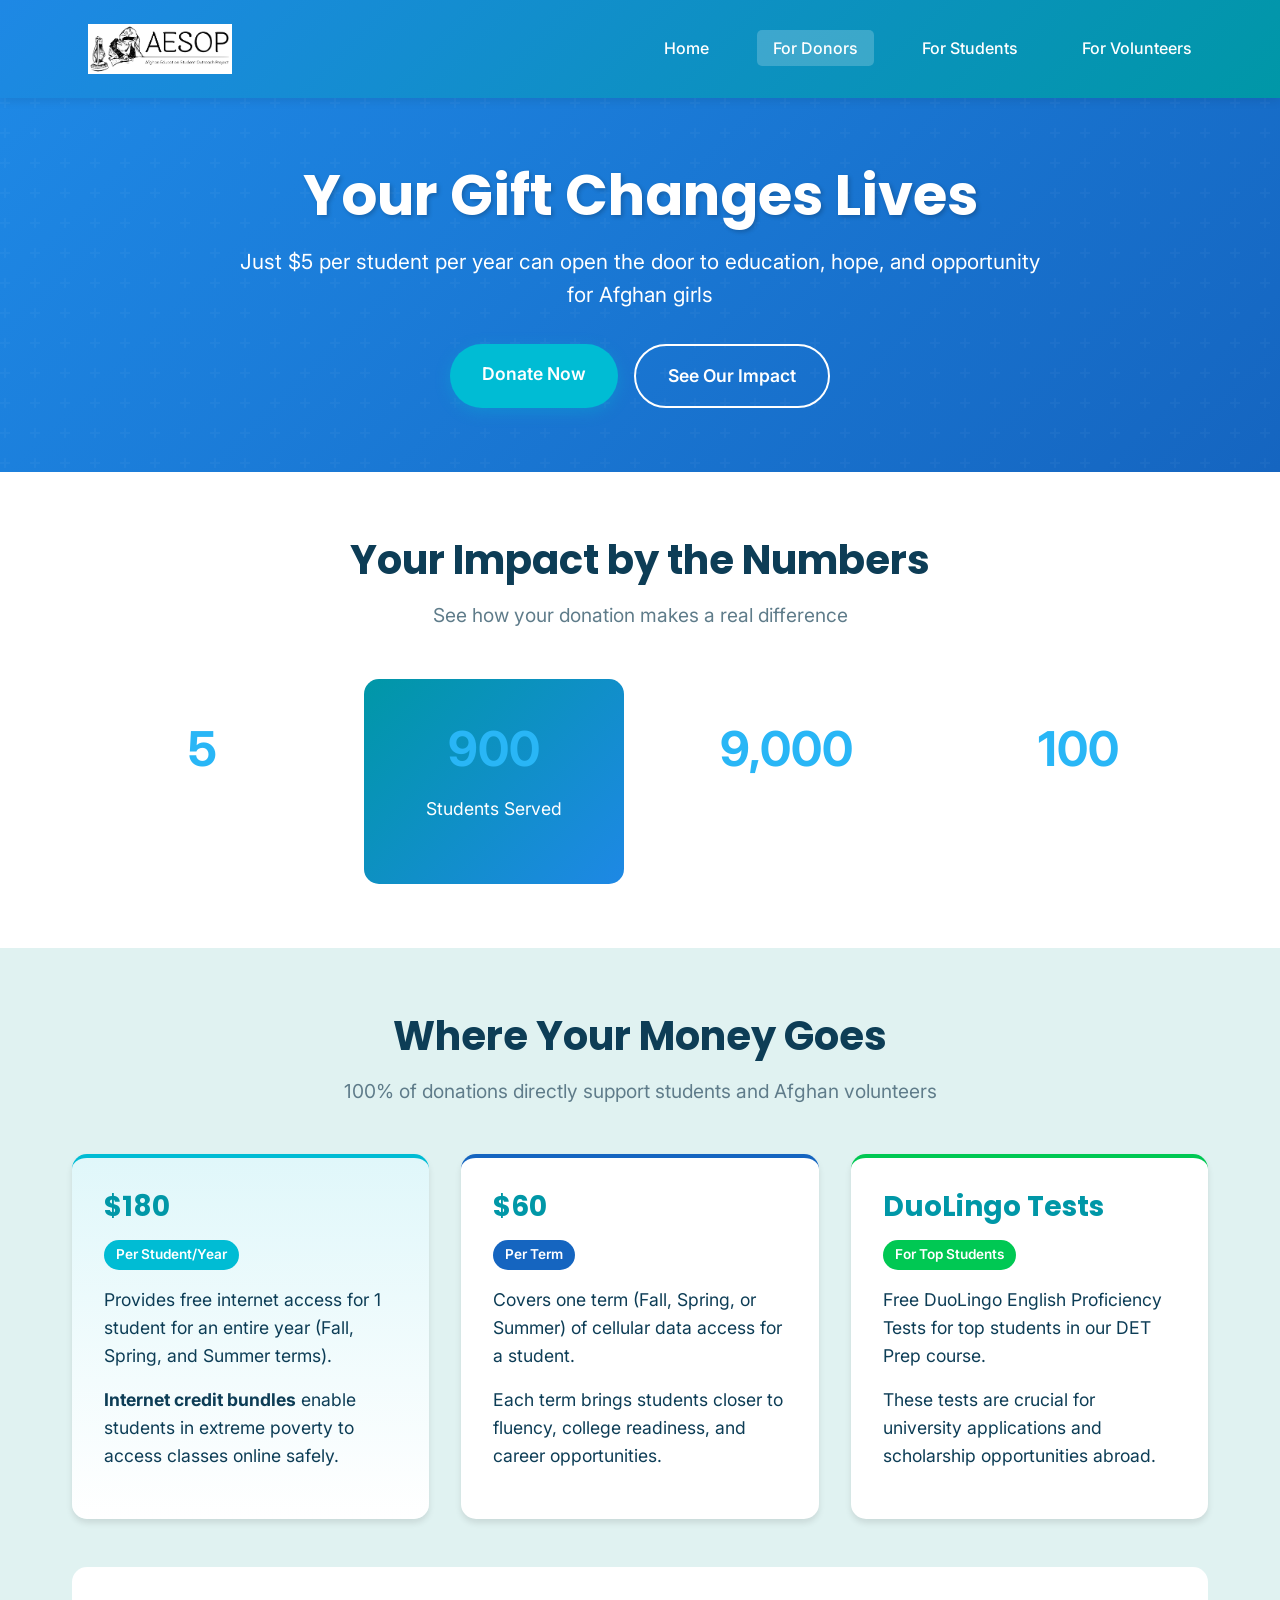
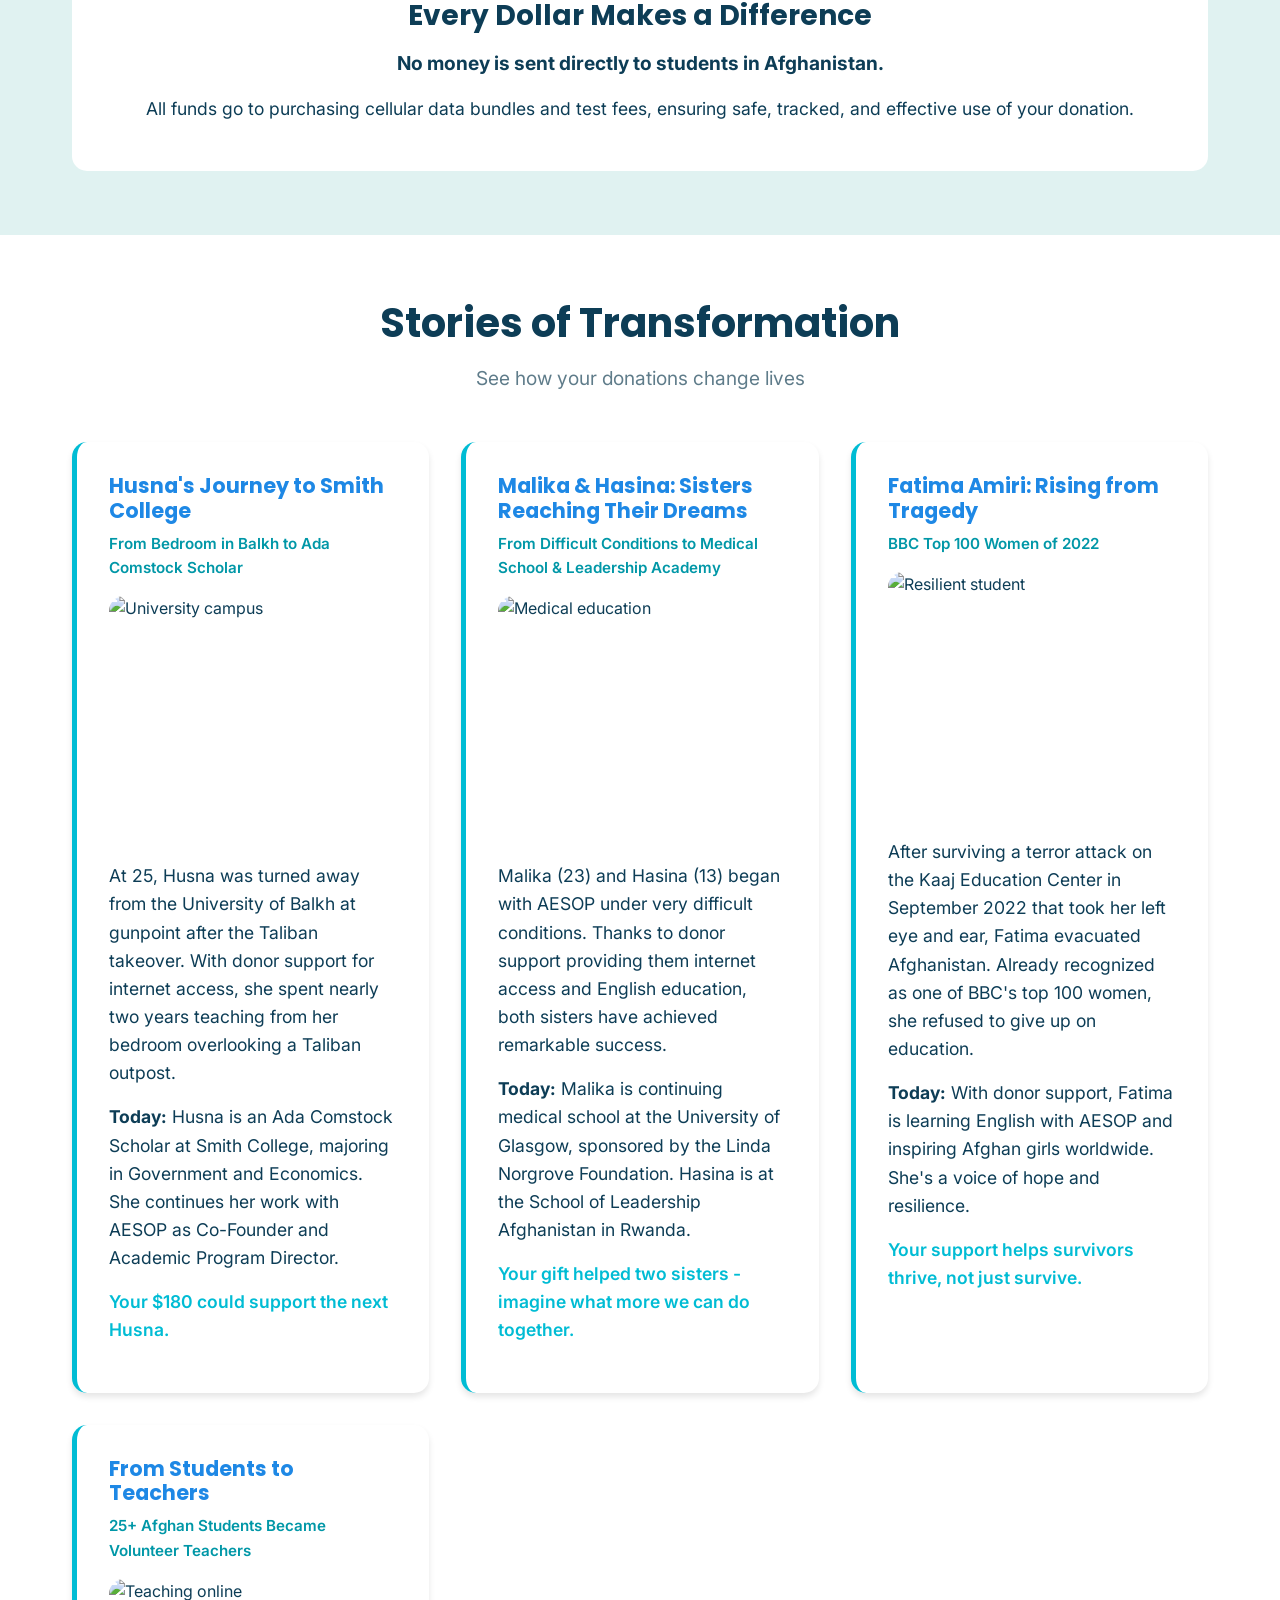
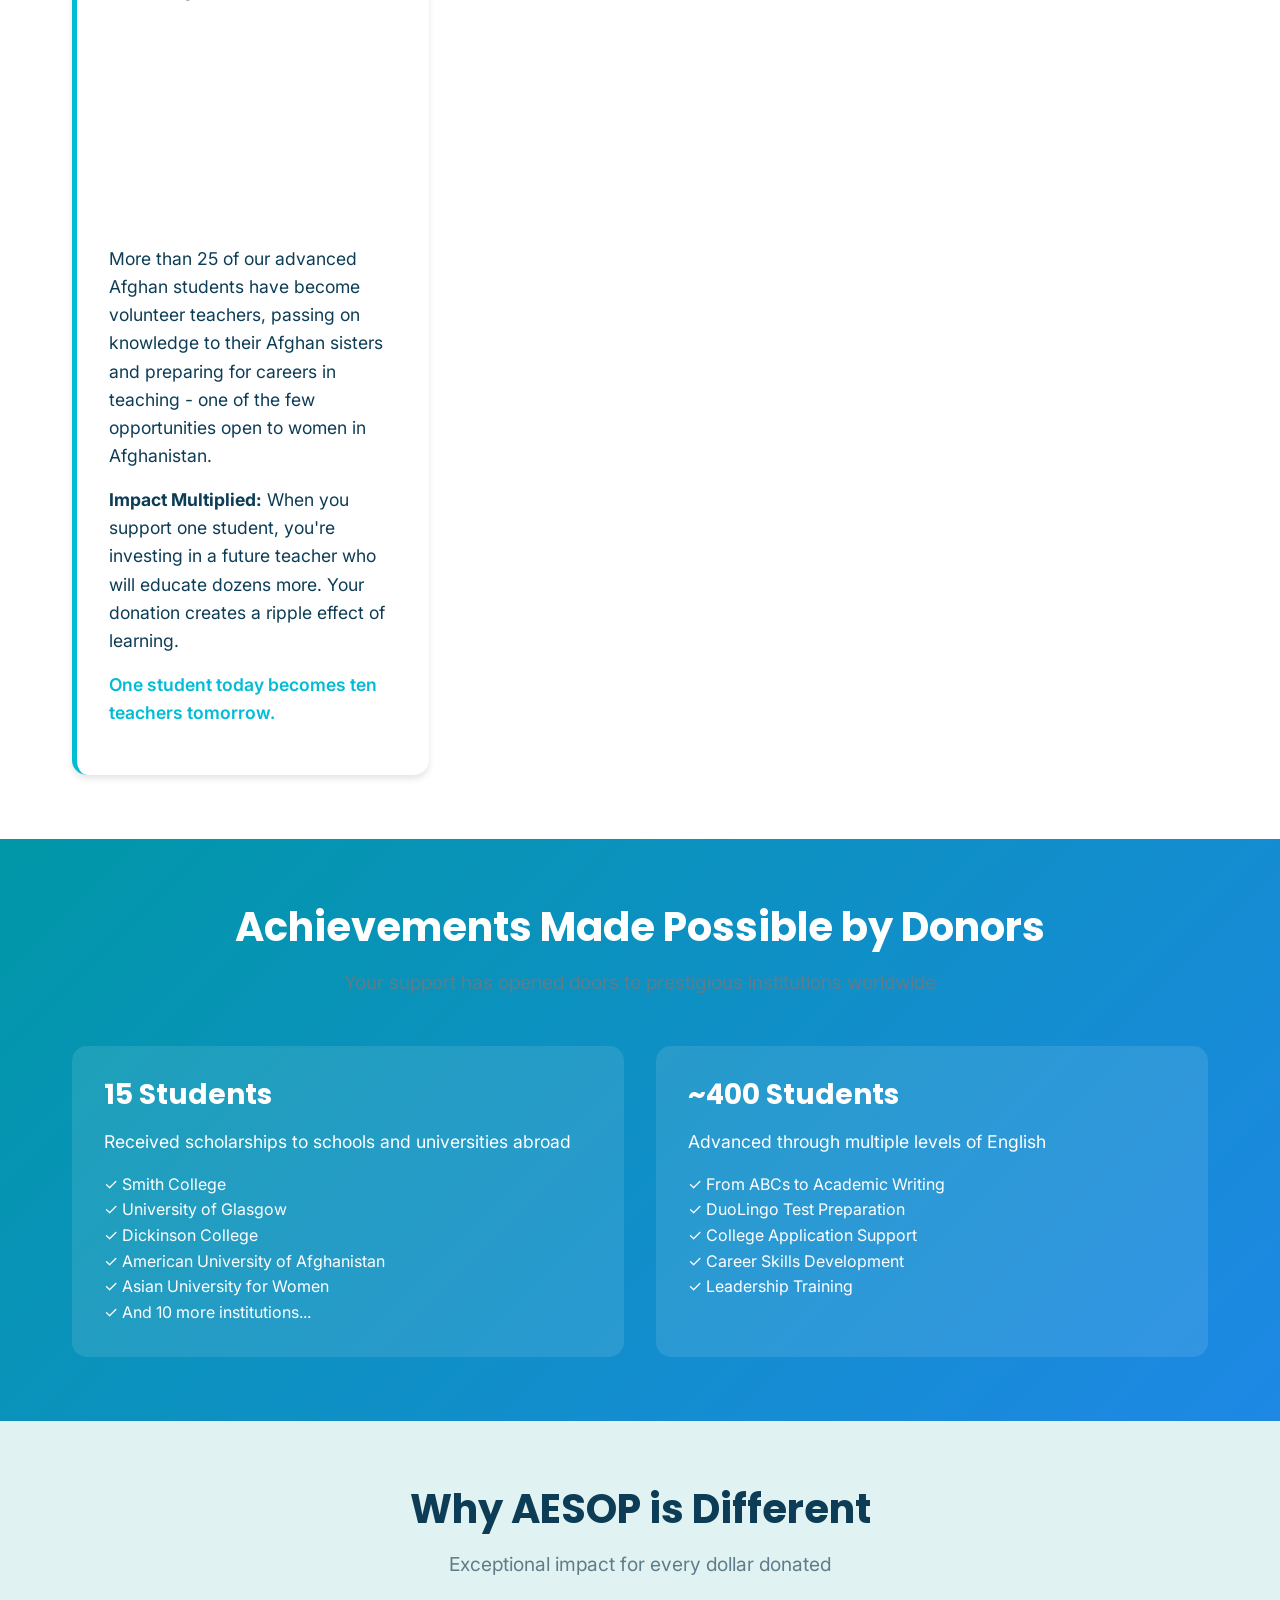
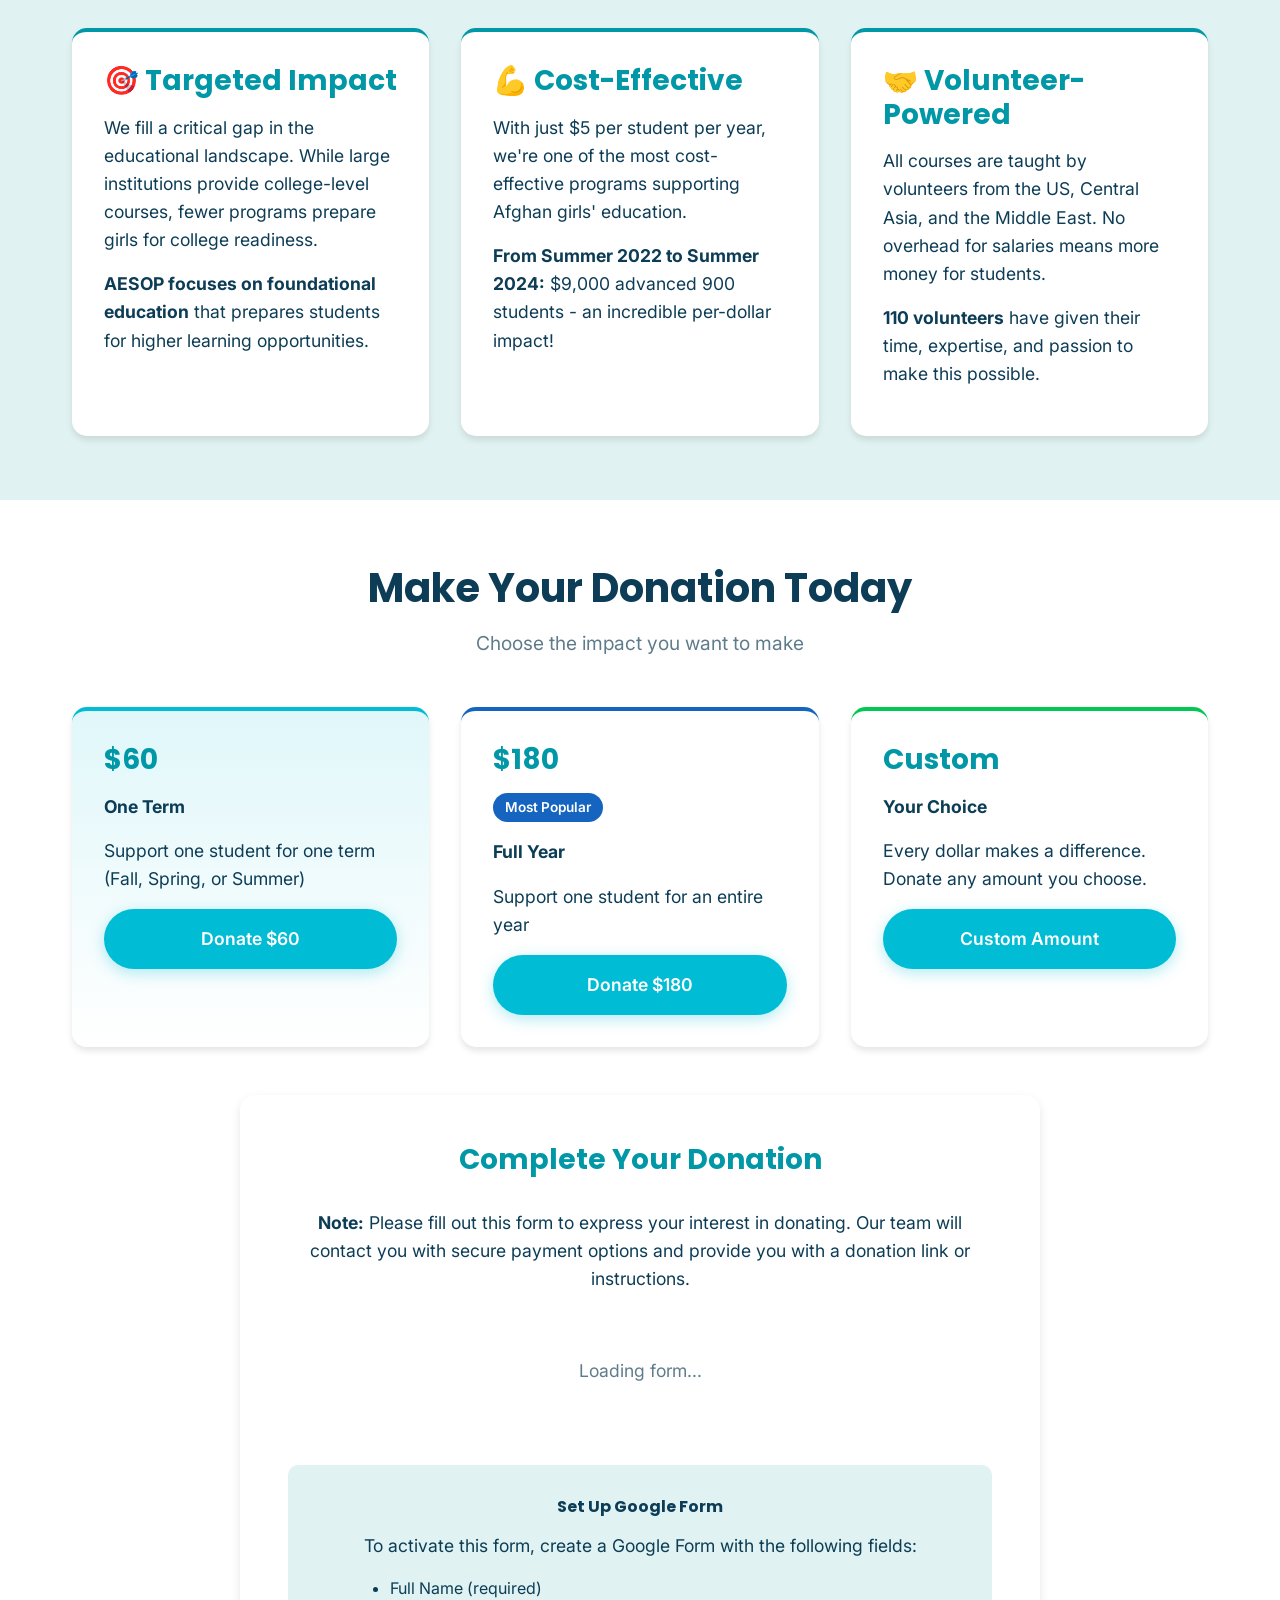
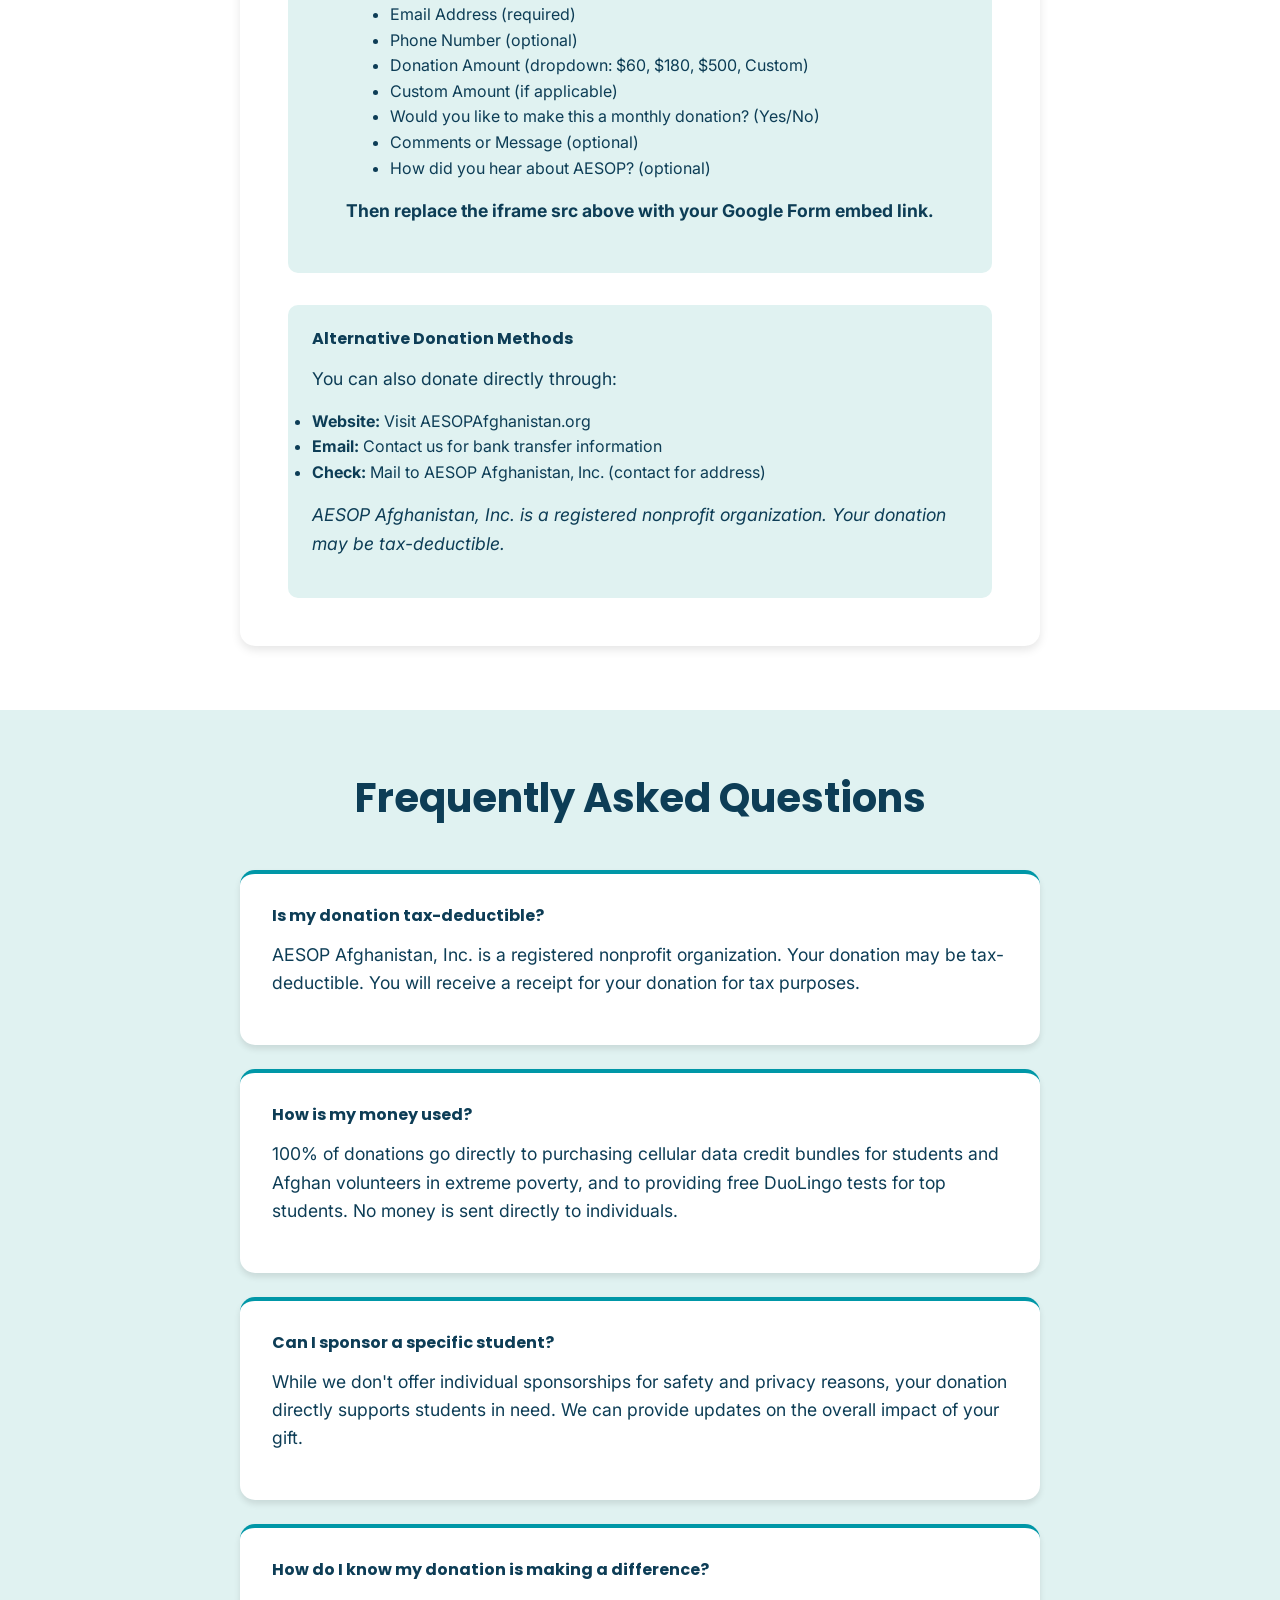
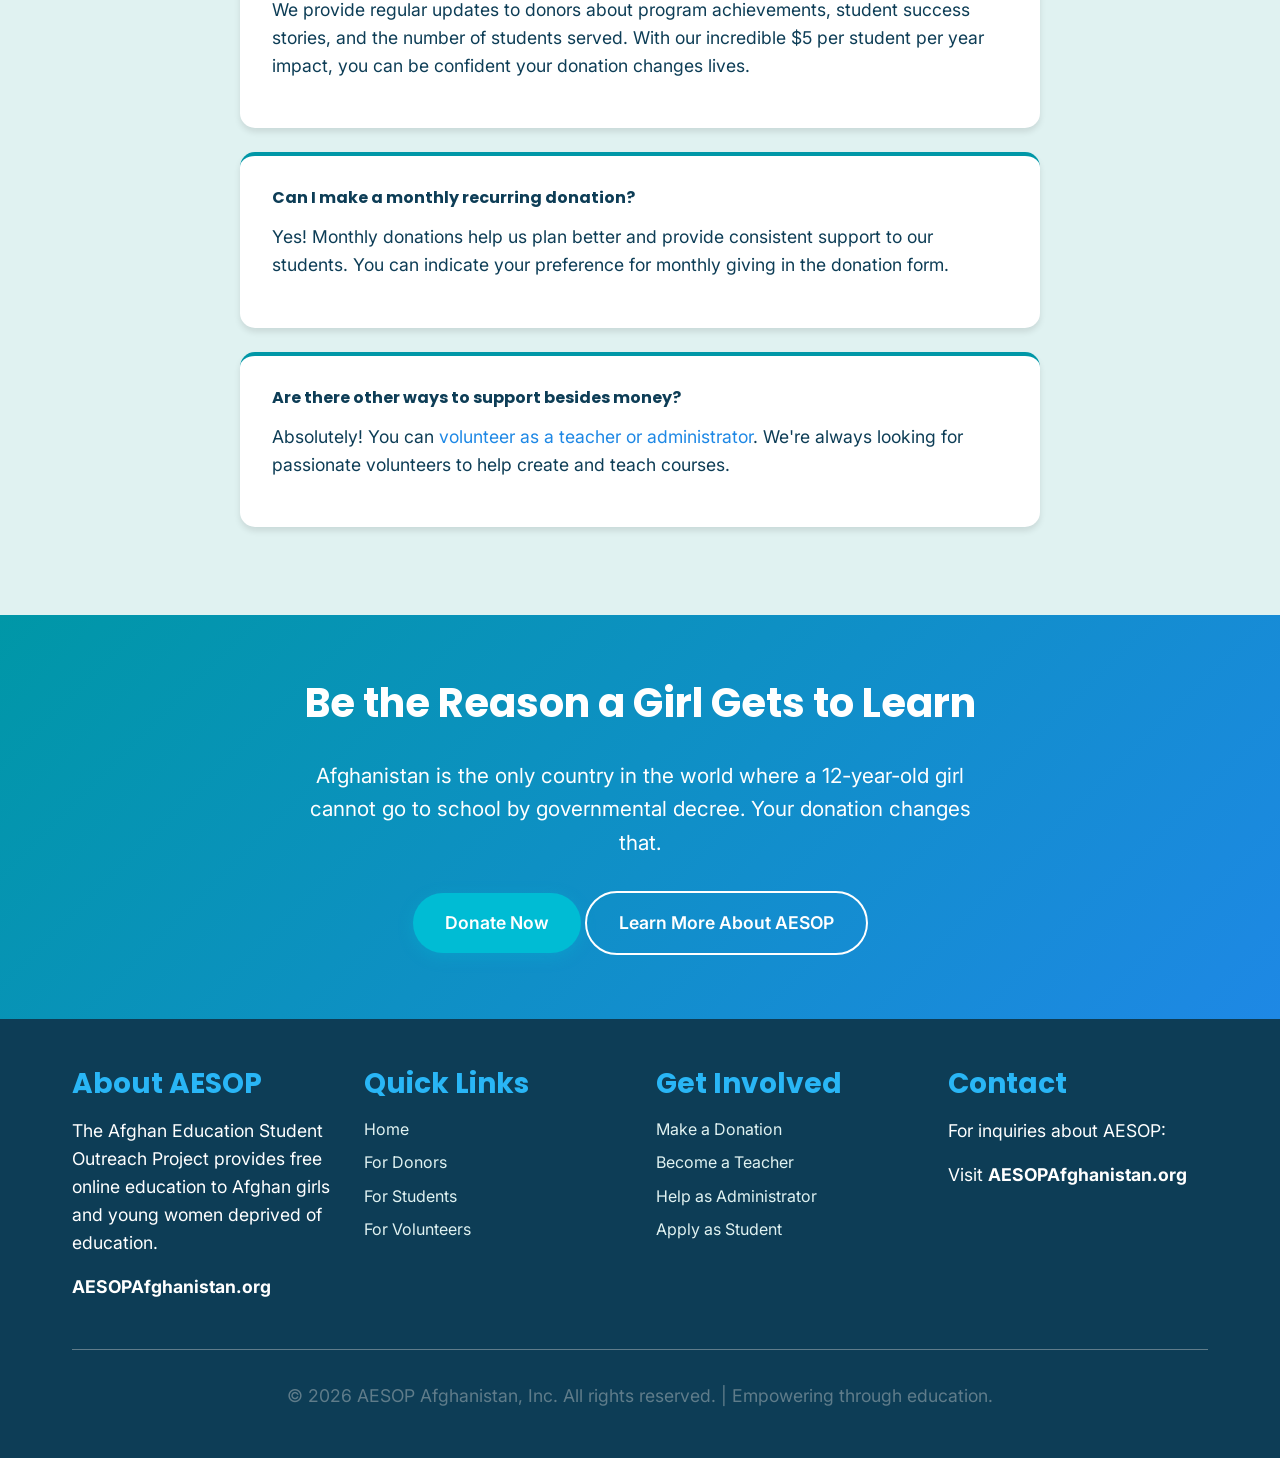
==== commit 8d5c1bcf: "Update color scheme to green/blue and incorporate AESOP logo Color Scheme Updates: - Changed entire " ====
--- a/donors.html
+++ b/donors.html
@@ -11,7 +11,9 @@
     <!-- Navigation -->
     <nav>
         <div class="container">
-            <div class="logo">AESOP Afghanistan</div>
+            <a href="index.html" class="logo">
+                <img src="AESOP+Logo+Lockup.webp" alt="AESOP Afghanistan Logo">
+            </a>
             <ul>
                 <li><a href="index.html">Home</a></li>
                 <li><a href="donors.html" class="active">For Donors</a></li>
--- a/styles.css
+++ b/styles.css
@@ -1,18 +1,21 @@
 /* AESOP Website - Main Stylesheet */
 
 :root {
-    /* Color Palette - Vibrant and Educational */
-    --primary-blue: #2563eb;
-    --primary-teal: #0d9488;
-    --accent-orange: #f97316;
-    --accent-purple: #9333ea;
-    --warm-yellow: #fbbf24;
-    --success-green: #10b981;
+    /* Color Palette - Green and Blue Hues */
+    --primary-blue: #1e88e5;
+    --primary-teal: #0097a7;
+    --accent-cyan: #00bcd4;
+    --deep-blue: #1565c0;
+    --bright-green: #00c853;
+    --forest-green: #2e7d32;
+    --mint-green: #26a69a;
+    --sky-blue: #29b6f6;
+    --seafoam: #4db6ac;
 
     /* Neutrals */
-    --dark-navy: #1e293b;
-    --medium-gray: #64748b;
-    --light-gray: #f1f5f9;
+    --dark-navy: #0d3d56;
+    --medium-gray: #5f7c8a;
+    --light-gray: #e0f2f1;
     --white: #ffffff;
 
     /* Spacing */
@@ -95,6 +98,18 @@
 }
 
 nav .logo {
+    display: flex;
+    align-items: center;
+    gap: 0.5rem;
+}
+
+nav .logo img {
+    height: 50px;
+    width: auto;
+    object-fit: contain;
+}
+
+nav .logo-text {
     font-size: 1.5rem;
     font-weight: 700;
     color: var(--white);
@@ -129,7 +144,7 @@
 
 /* Hero Section */
 .hero {
-    background: linear-gradient(135deg, var(--primary-blue) 0%, var(--accent-purple) 100%);
+    background: linear-gradient(135deg, var(--primary-blue) 0%, var(--deep-blue) 100%);
     color: var(--white);
     padding: var(--spacing-xl) 0;
     text-align: center;
@@ -190,15 +205,15 @@
 }
 
 .btn-primary {
-    background-color: var(--accent-orange);
-    color: var(--white);
-    box-shadow: 0 4px 15px rgba(249, 115, 22, 0.3);
+    background-color: var(--accent-cyan);
+    color: var(--white);
+    box-shadow: 0 4px 15px rgba(0, 188, 212, 0.3);
 }
 
 .btn-primary:hover {
-    background-color: #ea580c;
+    background-color: var(--mint-green);
     transform: translateY(-2px);
-    box-shadow: 0 6px 20px rgba(249, 115, 22, 0.4);
+    box-shadow: 0 6px 20px rgba(0, 188, 212, 0.4);
 }
 
 .btn-secondary {
@@ -296,16 +311,16 @@
 }
 
 .card.highlight {
-    border-top-color: var(--accent-orange);
-    background: linear-gradient(to bottom, #fff8f0 0%, var(--white) 100%);
+    border-top-color: var(--accent-cyan);
+    background: linear-gradient(to bottom, #e0f7fa 0%, var(--white) 100%);
 }
 
 .card.purple-accent {
-    border-top-color: var(--accent-purple);
+    border-top-color: var(--deep-blue);
 }
 
 .card.green-accent {
-    border-top-color: var(--success-green);
+    border-top-color: var(--bright-green);
 }
 
 /* Stats Section */
@@ -327,7 +342,7 @@
 .stat-number {
     font-size: 3rem;
     font-weight: 700;
-    color: var(--warm-yellow);
+    color: var(--sky-blue);
     display: block;
     margin-bottom: var(--spacing-xs);
 }
@@ -363,7 +378,7 @@
     border-radius: 15px;
     padding: var(--spacing-md);
     box-shadow: 0 4px 6px rgba(0, 0, 0, 0.1);
-    border-left: 5px solid var(--accent-orange);
+    border-left: 5px solid var(--accent-cyan);
 }
 
 .story-card h4 {
@@ -454,9 +469,9 @@
     width: 20px;
     height: 20px;
     border-radius: 50%;
-    background: var(--accent-orange);
+    background: var(--bright-green);
     border: 4px solid var(--white);
-    box-shadow: 0 0 0 2px var(--accent-orange);
+    box-shadow: 0 0 0 2px var(--bright-green);
 }
 
 .timeline-item h4 {
@@ -466,8 +481,8 @@
 
 .timeline-date {
     display: inline-block;
-    background: var(--warm-yellow);
-    color: var(--dark-navy);
+    background: var(--seafoam);
+    color: var(--white);
     padding: 0.25rem 0.75rem;
     border-radius: 20px;
     font-size: 0.9rem;
@@ -533,7 +548,7 @@
 }
 
 .footer-section h3 {
-    color: var(--warm-yellow);
+    color: var(--sky-blue);
     margin-bottom: var(--spacing-sm);
 }
 
@@ -550,7 +565,7 @@
 }
 
 .footer-section a:hover {
-    color: var(--warm-yellow);
+    color: var(--seafoam);
 }
 
 .footer-bottom {
@@ -574,6 +589,10 @@
         font-size: 2.5rem;
     }
 
+    nav .logo img {
+        height: 40px;
+    }
+
     nav ul {
         flex-direction: column;
         gap: var(--spacing-xs);
@@ -608,13 +627,13 @@
 }
 
 .highlight-text {
-    color: var(--accent-orange);
+    color: var(--accent-cyan);
     font-weight: 600;
 }
 
 .badge {
     display: inline-block;
-    background: var(--accent-orange);
+    background: var(--accent-cyan);
     color: var(--white);
     padding: 0.25rem 0.75rem;
     border-radius: 20px;
@@ -623,11 +642,11 @@
 }
 
 .badge.green {
-    background: var(--success-green);
+    background: var(--bright-green);
 }
 
 .badge.purple {
-    background: var(--accent-purple);
+    background: var(--deep-blue);
 }
 
 .badge.blue {
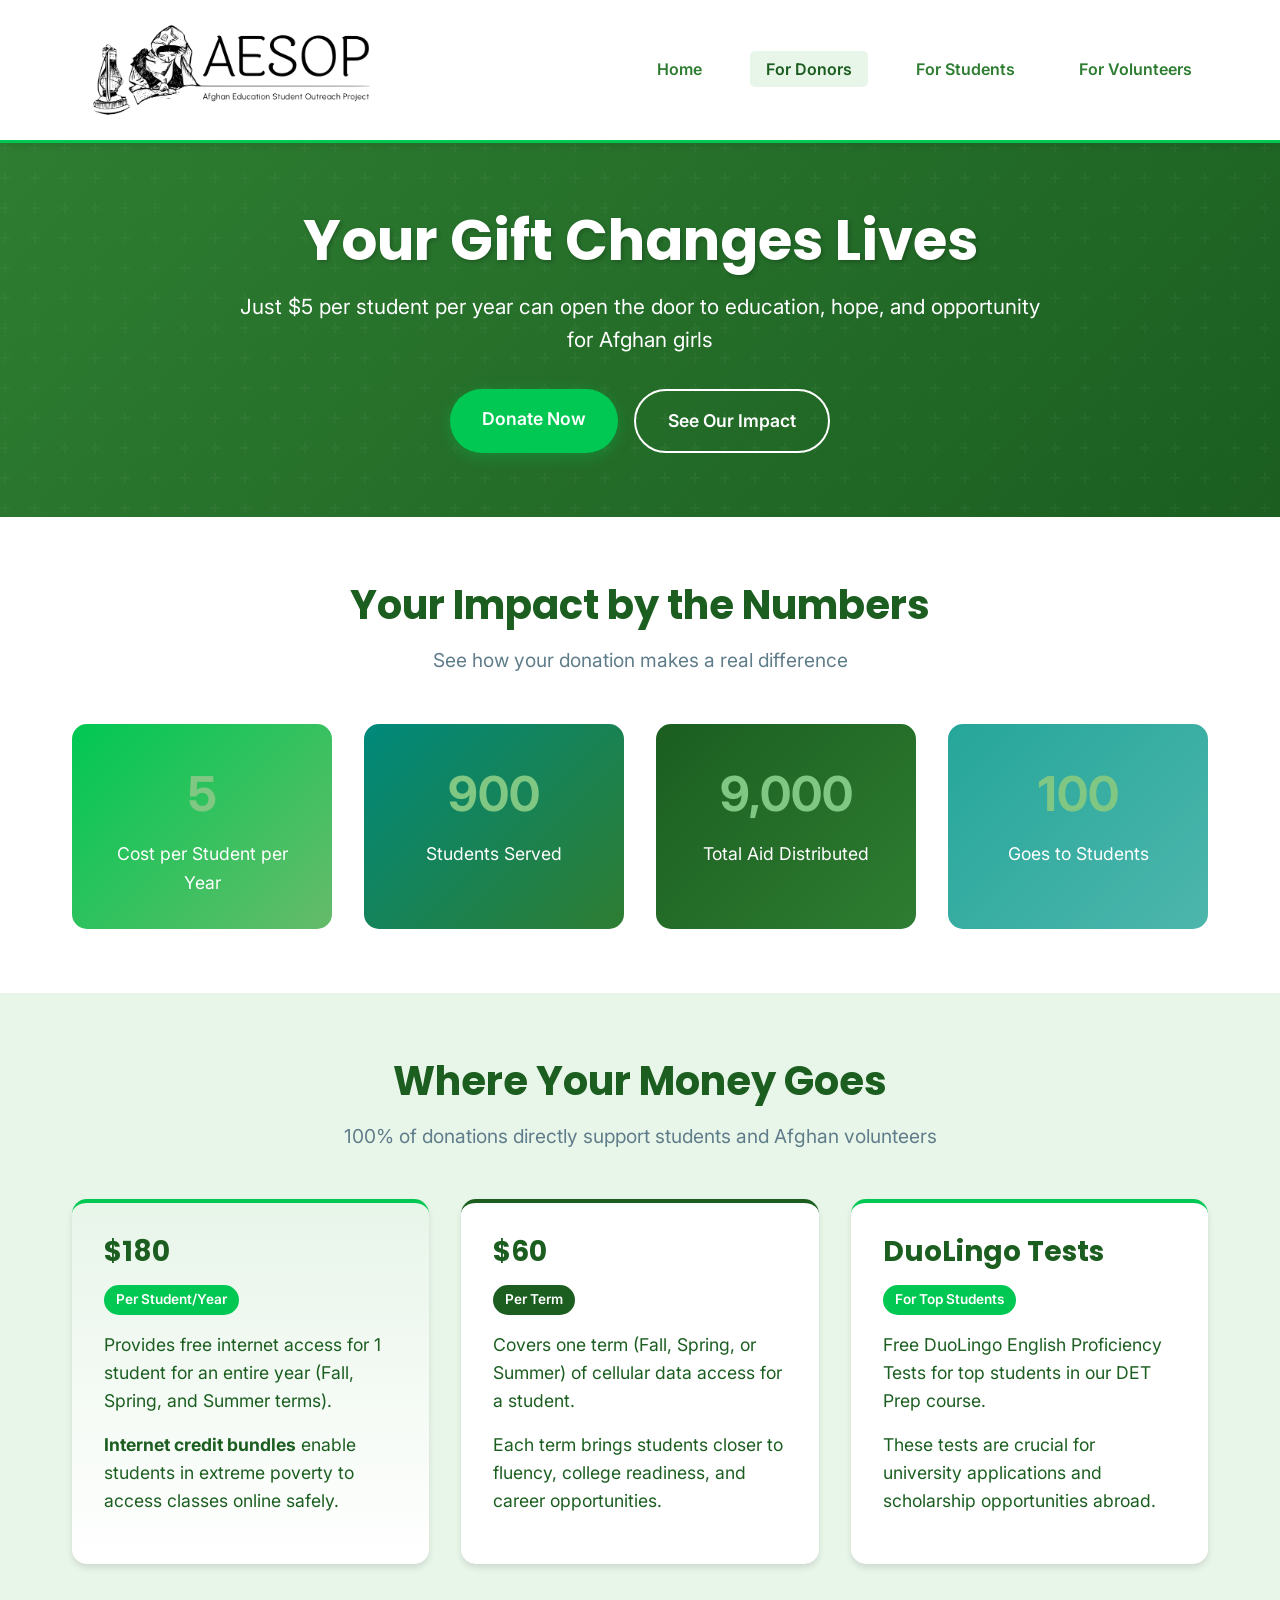
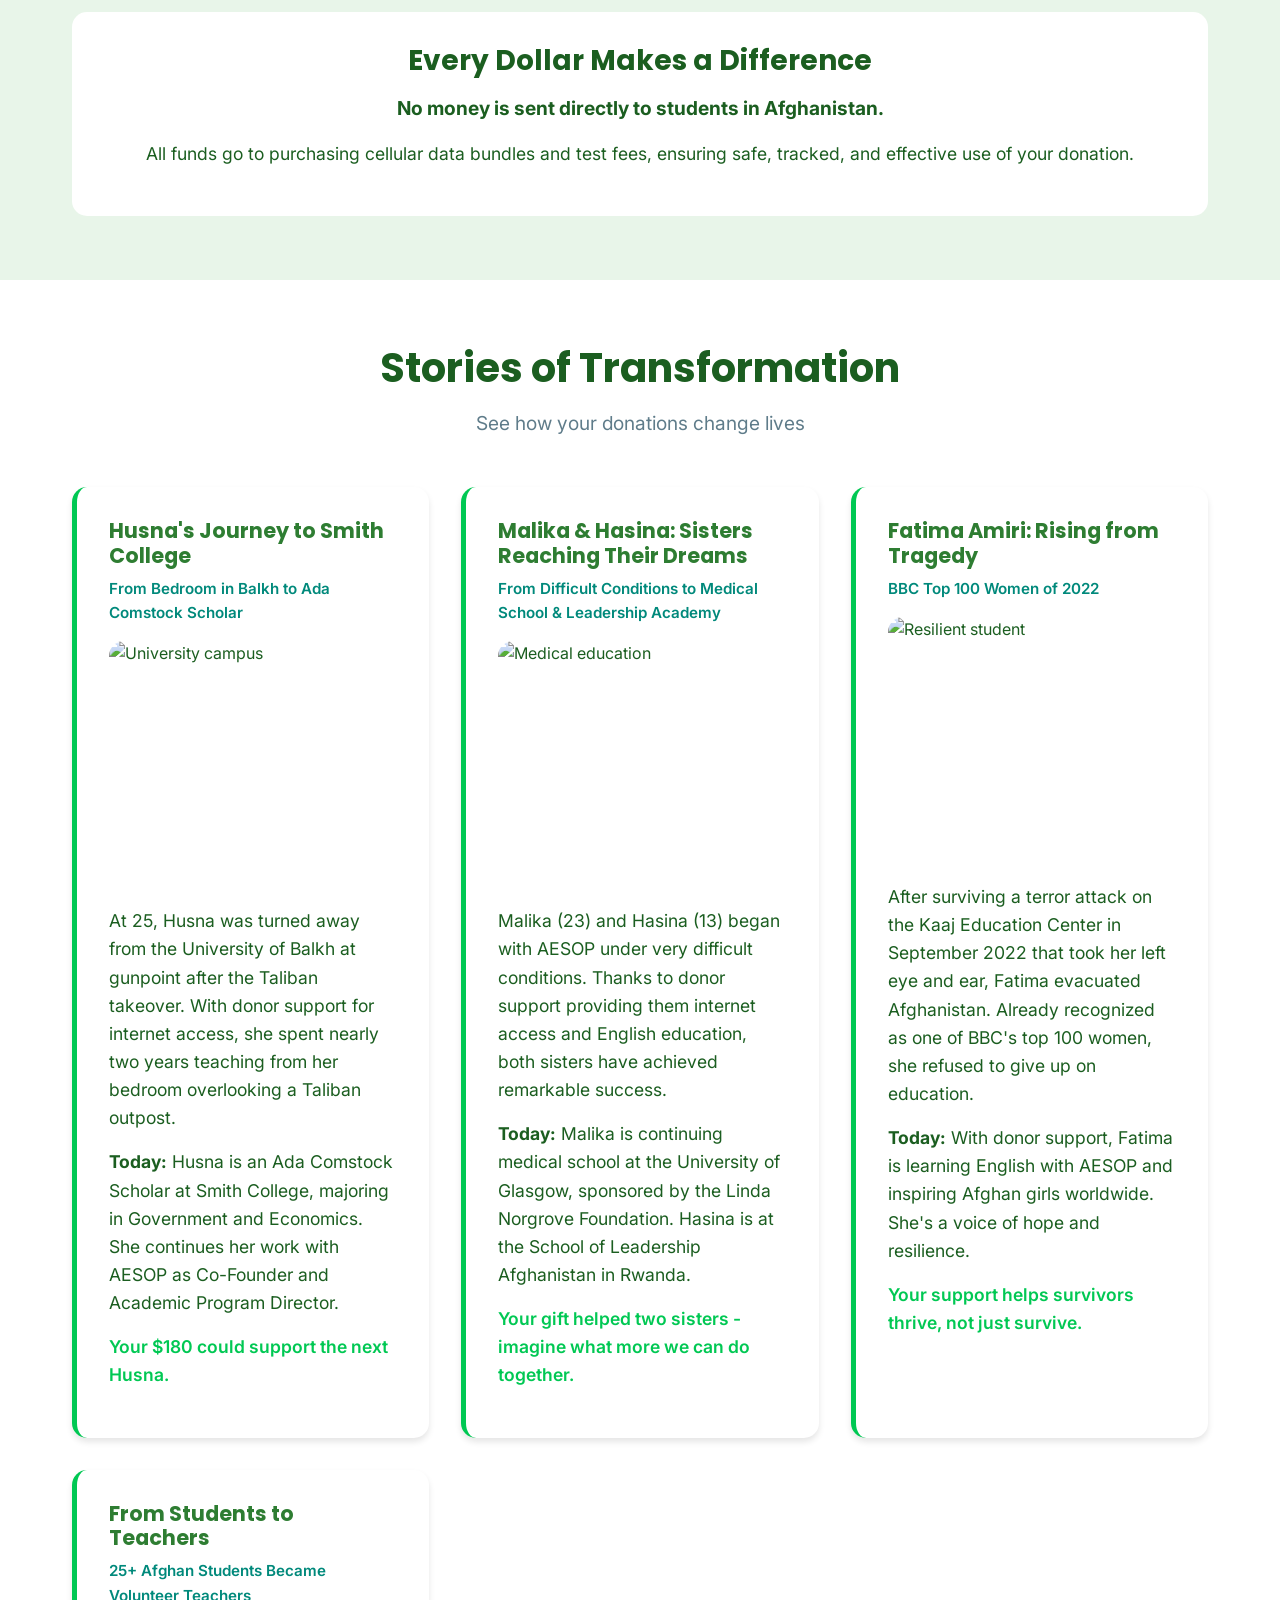
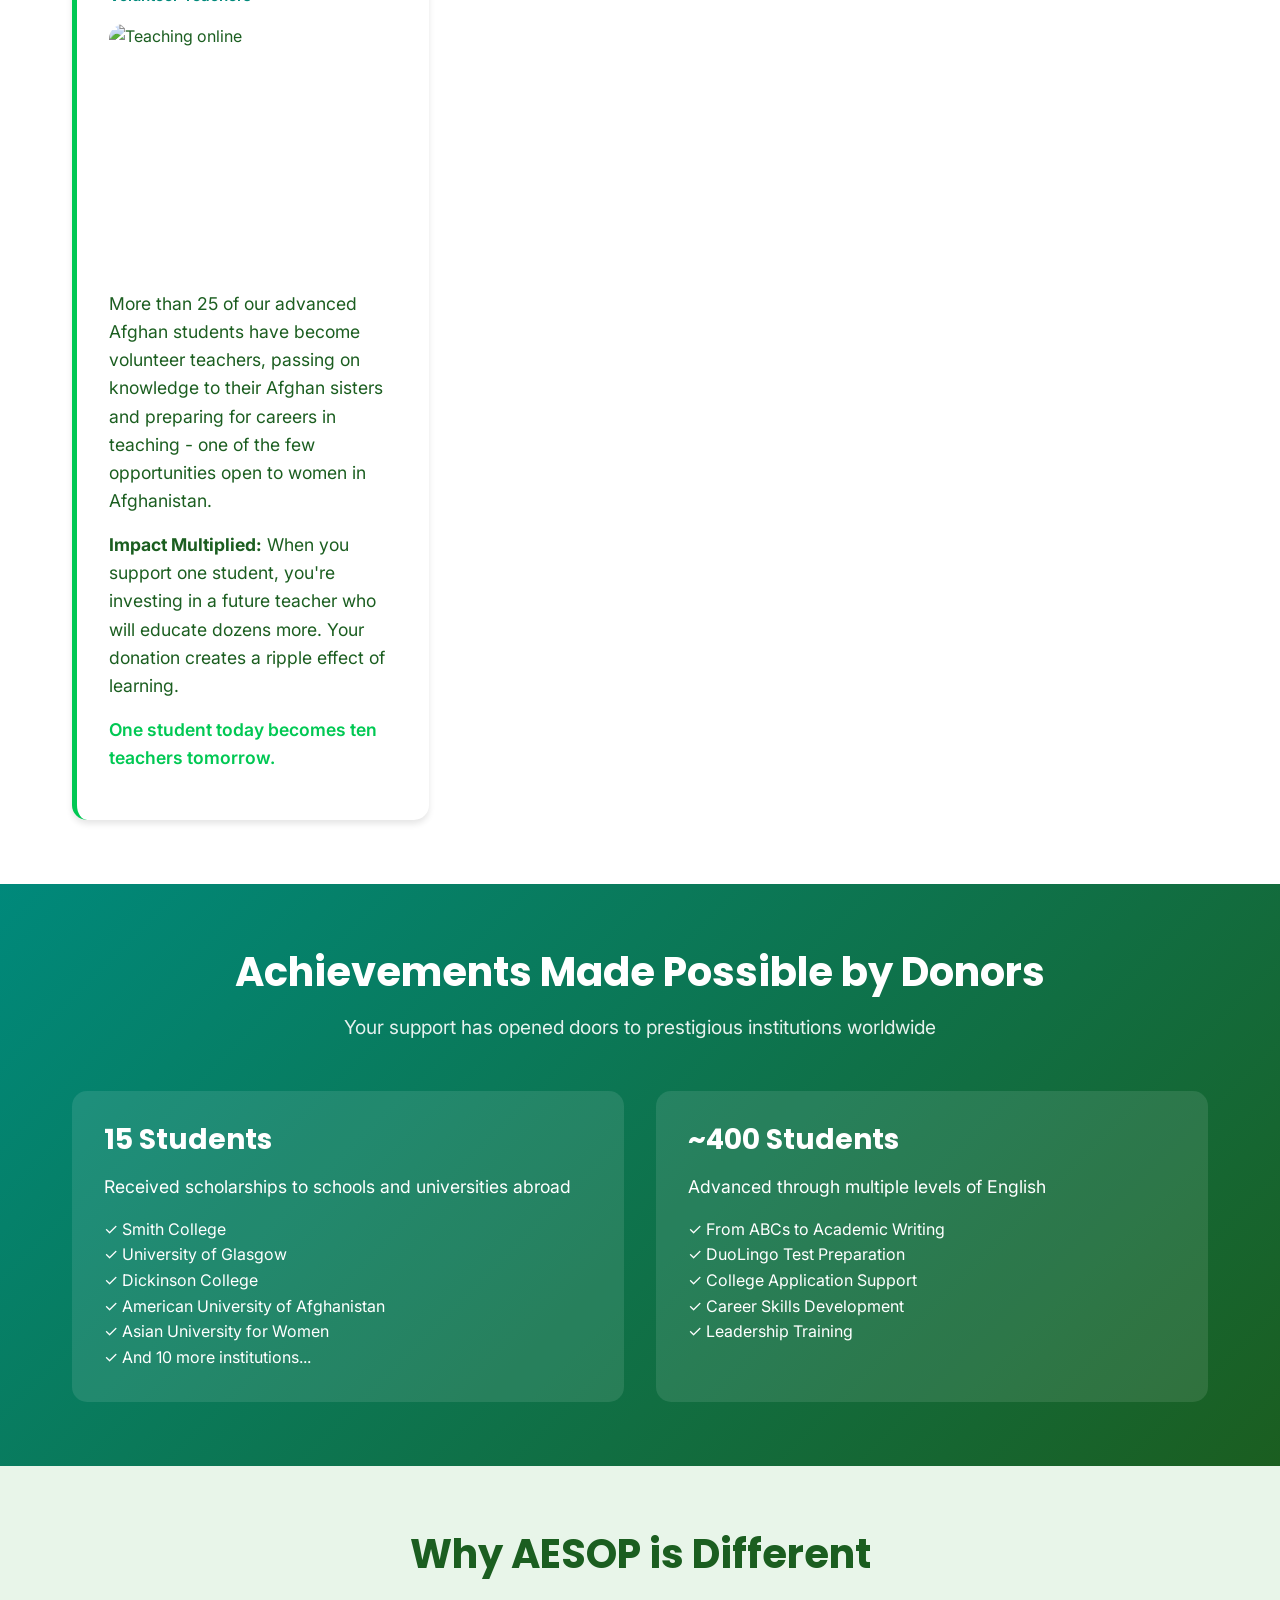
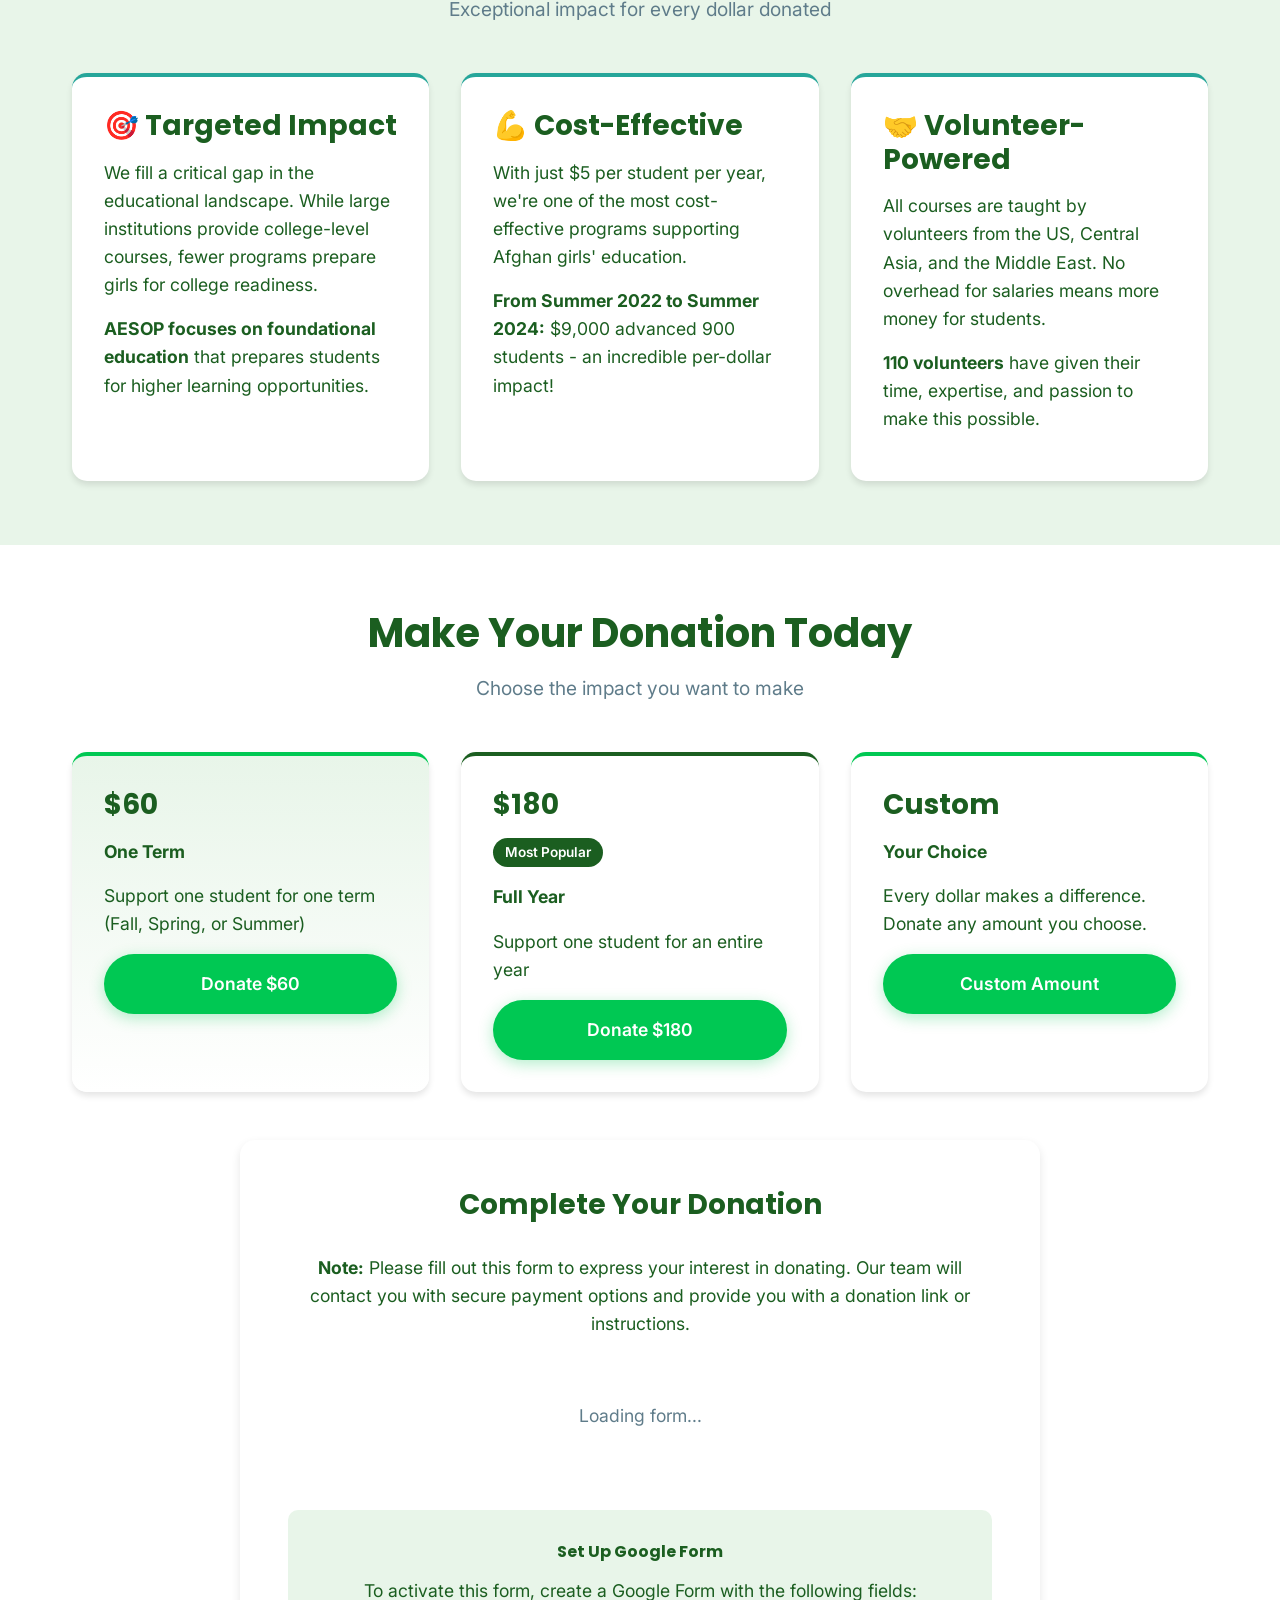
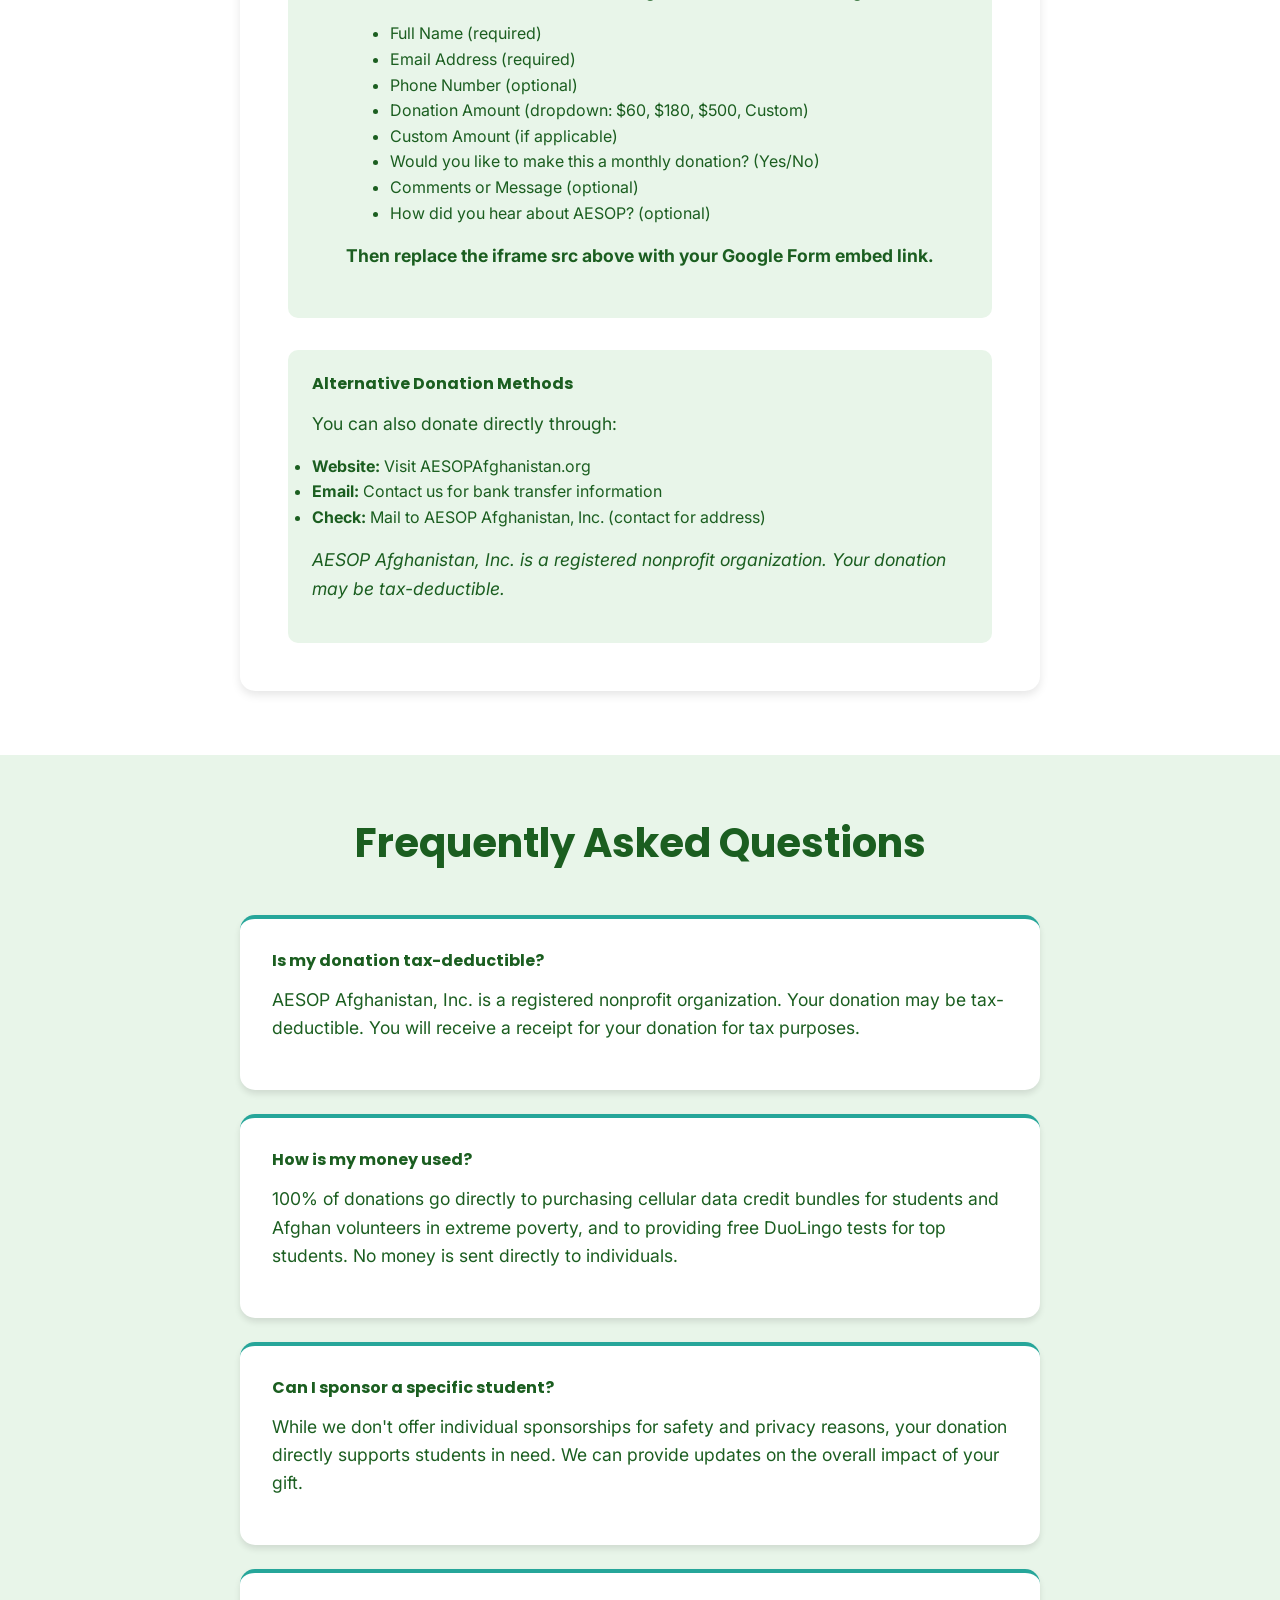
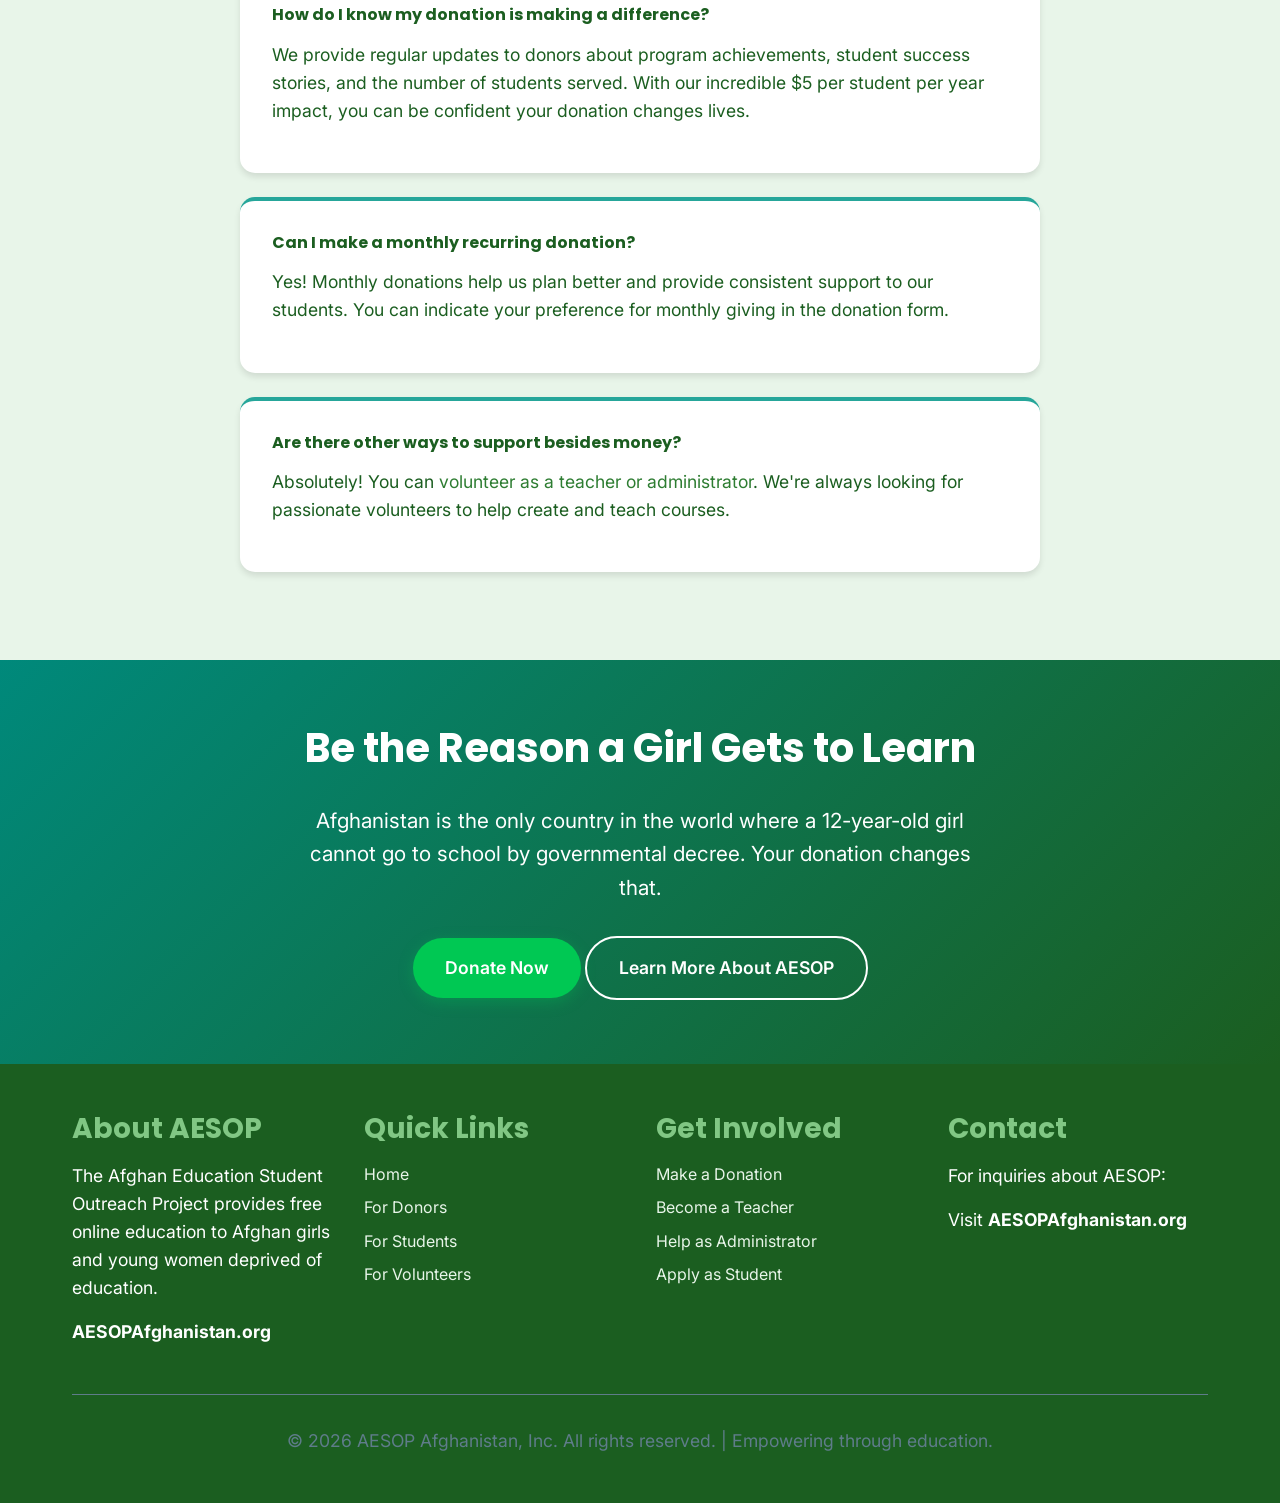
==== commit 194d89ff: "Make navigation banner 40% thinner and fix text colors on dark backgrounds Navigation Updates: - Red" ====
--- a/donors.html
+++ b/donors.html
@@ -43,19 +43,19 @@
                 <p>See how your donation makes a real difference</p>
             </div>
             <div class="stats-grid">
-                <div class="stat-card" style="background: linear-gradient(135deg, var(--accent-orange), var(--warm-yellow));">
+                <div class="stat-card" style="background: linear-gradient(135deg, var(--bright-green), var(--sage-green));">
                     <span class="stat-number">$5</span>
                     <span class="stat-label">Cost per Student per Year</span>
                 </div>
-                <div class="stat-card" style="background: linear-gradient(135deg, var(--primary-teal), var(--primary-blue));">
+                <div class="stat-card" style="background: linear-gradient(135deg, var(--emerald), var(--primary-green));">
                     <span class="stat-number">~900</span>
                     <span class="stat-label">Students Served</span>
                 </div>
-                <div class="stat-card" style="background: linear-gradient(135deg, var(--accent-purple), var(--primary-blue));">
+                <div class="stat-card" style="background: linear-gradient(135deg, var(--forest-green), var(--primary-green));">
                     <span class="stat-number">$9,000</span>
                     <span class="stat-label">Total Aid Distributed</span>
                 </div>
-                <div class="stat-card" style="background: linear-gradient(135deg, var(--success-green), var(--primary-teal));">
+                <div class="stat-card" style="background: linear-gradient(135deg, var(--mint-green), var(--seafoam));">
                     <span class="stat-number">100%</span>
                     <span class="stat-label">Goes to Students</span>
                 </div>
@@ -162,7 +162,7 @@
             </div>
             <div class="grid grid-2" style="margin-top: 3rem;">
                 <div style="background: rgba(255,255,255,0.1); padding: 2rem; border-radius: 15px;">
-                    <h3 style="color: var(--warm-yellow);">15 Students</h3>
+                    <h3 style="color: var(--white);">15 Students</h3>
                     <p>Received scholarships to schools and universities abroad</p>
                     <ul style="margin-top: 1rem; list-style: none;">
                         <li>✓ Smith College</li>
@@ -174,7 +174,7 @@
                     </ul>
                 </div>
                 <div style="background: rgba(255,255,255,0.1); padding: 2rem; border-radius: 15px;">
-                    <h3 style="color: var(--warm-yellow);">~400 Students</h3>
+                    <h3 style="color: var(--white);">~400 Students</h3>
                     <p>Advanced through multiple levels of English</p>
                     <ul style="margin-top: 1rem; list-style: none;">
                         <li>✓ From ABCs to Academic Writing</li>
--- a/styles.css
+++ b/styles.css
@@ -1,21 +1,21 @@
 /* AESOP Website - Main Stylesheet */
 
 :root {
-    /* Color Palette - Green and Blue Hues */
-    --primary-blue: #1e88e5;
-    --primary-teal: #0097a7;
-    --accent-cyan: #00bcd4;
-    --deep-blue: #1565c0;
+    /* Color Palette - Green Hues */
+    --primary-green: #2e7d32;
+    --forest-green: #1b5e20;
     --bright-green: #00c853;
-    --forest-green: #2e7d32;
     --mint-green: #26a69a;
-    --sky-blue: #29b6f6;
+    --sage-green: #66bb6a;
+    --dark-green: #1b5e20;
+    --light-green: #81c784;
     --seafoam: #4db6ac;
+    --emerald: #00897b;
 
     /* Neutrals */
-    --dark-navy: #0d3d56;
+    --dark-navy: #1b5e20;
     --medium-gray: #5f7c8a;
-    --light-gray: #e0f2f1;
+    --light-gray: #e8f5e9;
     --white: #ffffff;
 
     /* Spacing */
@@ -53,7 +53,7 @@
 
 h1 {
     font-size: 3rem;
-    color: var(--primary-blue);
+    color: var(--primary-green);
 }
 
 h2 {
@@ -63,7 +63,7 @@
 
 h3 {
     font-size: 1.75rem;
-    color: var(--primary-teal);
+    color: var(--forest-green);
 }
 
 p {
@@ -72,23 +72,24 @@
 }
 
 a {
-    color: var(--primary-blue);
+    color: var(--primary-green);
     text-decoration: none;
     transition: color 0.3s ease;
 }
 
 a:hover {
-    color: var(--primary-teal);
+    color: var(--forest-green);
 }
 
 /* Navigation */
 nav {
-    background: linear-gradient(135deg, var(--primary-blue) 0%, var(--primary-teal) 100%);
-    padding: var(--spacing-sm) 0;
+    background: var(--white);
+    padding: 0.75rem 0;
     position: sticky;
     top: 0;
     z-index: 1000;
     box-shadow: 0 2px 10px rgba(0, 0, 0, 0.1);
+    border-bottom: 3px solid var(--bright-green);
 }
 
 nav .container {
@@ -104,7 +105,7 @@
 }
 
 nav .logo img {
-    height: 50px;
+    height: 100px;
     width: auto;
     object-fit: contain;
 }
@@ -112,7 +113,7 @@
 nav .logo-text {
     font-size: 1.5rem;
     font-weight: 700;
-    color: var(--white);
+    color: var(--primary-green);
     font-family: var(--font-heading);
 }
 
@@ -123,16 +124,17 @@
 }
 
 nav a {
-    color: var(--white);
-    font-weight: 500;
+    color: var(--primary-green);
+    font-weight: 600;
     padding: var(--spacing-xs) var(--spacing-sm);
     border-radius: 5px;
-    transition: background-color 0.3s ease;
+    transition: all 0.3s ease;
 }
 
 nav a:hover,
 nav a.active {
-    background-color: rgba(255, 255, 255, 0.2);
+    background-color: var(--light-gray);
+    color: var(--forest-green);
 }
 
 /* Container */
@@ -144,7 +146,7 @@
 
 /* Hero Section */
 .hero {
-    background: linear-gradient(135deg, var(--primary-blue) 0%, var(--deep-blue) 100%);
+    background: linear-gradient(135deg, var(--primary-green) 0%, var(--forest-green) 100%);
     color: var(--white);
     padding: var(--spacing-xl) 0;
     text-align: center;
@@ -205,20 +207,20 @@
 }
 
 .btn-primary {
-    background-color: var(--accent-cyan);
-    color: var(--white);
-    box-shadow: 0 4px 15px rgba(0, 188, 212, 0.3);
+    background-color: var(--bright-green);
+    color: var(--white);
+    box-shadow: 0 4px 15px rgba(0, 200, 83, 0.3);
 }
 
 .btn-primary:hover {
-    background-color: var(--mint-green);
+    background-color: var(--emerald);
     transform: translateY(-2px);
-    box-shadow: 0 6px 20px rgba(0, 188, 212, 0.4);
+    box-shadow: 0 6px 20px rgba(0, 200, 83, 0.4);
 }
 
 .btn-secondary {
     background-color: var(--white);
-    color: var(--primary-blue);
+    color: var(--primary-green);
     box-shadow: 0 4px 15px rgba(255, 255, 255, 0.3);
 }
 
@@ -235,7 +237,7 @@
 
 .btn-outline:hover {
     background-color: var(--white);
-    color: var(--primary-blue);
+    color: var(--primary-green);
 }
 
 /* Sections */
@@ -248,13 +250,18 @@
 }
 
 section.accent-bg {
-    background: linear-gradient(135deg, var(--primary-teal) 0%, var(--primary-blue) 100%);
+    background: linear-gradient(135deg, var(--emerald) 0%, var(--forest-green) 100%);
     color: var(--white);
 }
 
 section.accent-bg h2,
 section.accent-bg h3 {
     color: var(--white);
+}
+
+section.accent-bg .section-header p {
+    color: var(--white);
+    opacity: 0.9;
 }
 
 .section-header {
@@ -298,7 +305,7 @@
     padding: var(--spacing-md);
     box-shadow: 0 4px 6px rgba(0, 0, 0, 0.1);
     transition: transform 0.3s ease, box-shadow 0.3s ease;
-    border-top: 4px solid var(--primary-teal);
+    border-top: 4px solid var(--mint-green);
 }
 
 .card:hover {
@@ -311,12 +318,12 @@
 }
 
 .card.highlight {
-    border-top-color: var(--accent-cyan);
-    background: linear-gradient(to bottom, #e0f7fa 0%, var(--white) 100%);
+    border-top-color: var(--bright-green);
+    background: linear-gradient(to bottom, #e8f5e9 0%, var(--white) 100%);
 }
 
 .card.purple-accent {
-    border-top-color: var(--deep-blue);
+    border-top-color: var(--forest-green);
 }
 
 .card.green-accent {
@@ -342,7 +349,7 @@
 .stat-number {
     font-size: 3rem;
     font-weight: 700;
-    color: var(--sky-blue);
+    color: var(--light-green);
     display: block;
     margin-bottom: var(--spacing-xs);
 }
@@ -378,17 +385,17 @@
     border-radius: 15px;
     padding: var(--spacing-md);
     box-shadow: 0 4px 6px rgba(0, 0, 0, 0.1);
-    border-left: 5px solid var(--accent-cyan);
+    border-left: 5px solid var(--bright-green);
 }
 
 .story-card h4 {
-    color: var(--primary-blue);
+    color: var(--primary-green);
     margin-bottom: var(--spacing-xs);
     font-size: 1.3rem;
 }
 
 .story-card .role {
-    color: var(--primary-teal);
+    color: var(--emerald);
     font-weight: 600;
     font-size: 0.95rem;
     margin-bottom: var(--spacing-sm);
@@ -431,7 +438,7 @@
 textarea:focus,
 select:focus {
     outline: none;
-    border-color: var(--primary-teal);
+    border-color: var(--mint-green);
 }
 
 textarea {
@@ -452,7 +459,7 @@
     top: 0;
     bottom: 0;
     width: 4px;
-    background: linear-gradient(to bottom, var(--primary-blue), var(--primary-teal));
+    background: linear-gradient(to bottom, var(--primary-green), var(--emerald));
 }
 
 .timeline-item {
@@ -475,7 +482,7 @@
 }
 
 .timeline-item h4 {
-    color: var(--primary-blue);
+    color: var(--primary-green);
     margin-bottom: var(--spacing-xs);
 }
 
@@ -514,7 +521,7 @@
 .course-icon {
     width: 50px;
     height: 50px;
-    background: linear-gradient(135deg, var(--primary-blue), var(--primary-teal));
+    background: linear-gradient(135deg, var(--primary-green), var(--emerald));
     border-radius: 12px;
     display: flex;
     align-items: center;
@@ -525,7 +532,7 @@
 .course-level {
     display: inline-block;
     background: var(--light-gray);
-    color: var(--primary-blue);
+    color: var(--primary-green);
     padding: 0.25rem 0.75rem;
     border-radius: 20px;
     font-size: 0.85rem;
@@ -548,7 +555,7 @@
 }
 
 .footer-section h3 {
-    color: var(--sky-blue);
+    color: var(--light-green);
     margin-bottom: var(--spacing-sm);
 }
 
@@ -590,7 +597,7 @@
     }
 
     nav .logo img {
-        height: 40px;
+        height: 70px;
     }
 
     nav ul {
@@ -627,13 +634,13 @@
 }
 
 .highlight-text {
-    color: var(--accent-cyan);
+    color: var(--bright-green);
     font-weight: 600;
 }
 
 .badge {
     display: inline-block;
-    background: var(--accent-cyan);
+    background: var(--bright-green);
     color: var(--white);
     padding: 0.25rem 0.75rem;
     border-radius: 20px;
@@ -646,9 +653,9 @@
 }
 
 .badge.purple {
-    background: var(--deep-blue);
+    background: var(--forest-green);
 }
 
 .badge.blue {
-    background: var(--primary-blue);
-}
+    background: var(--primary-green);
+}
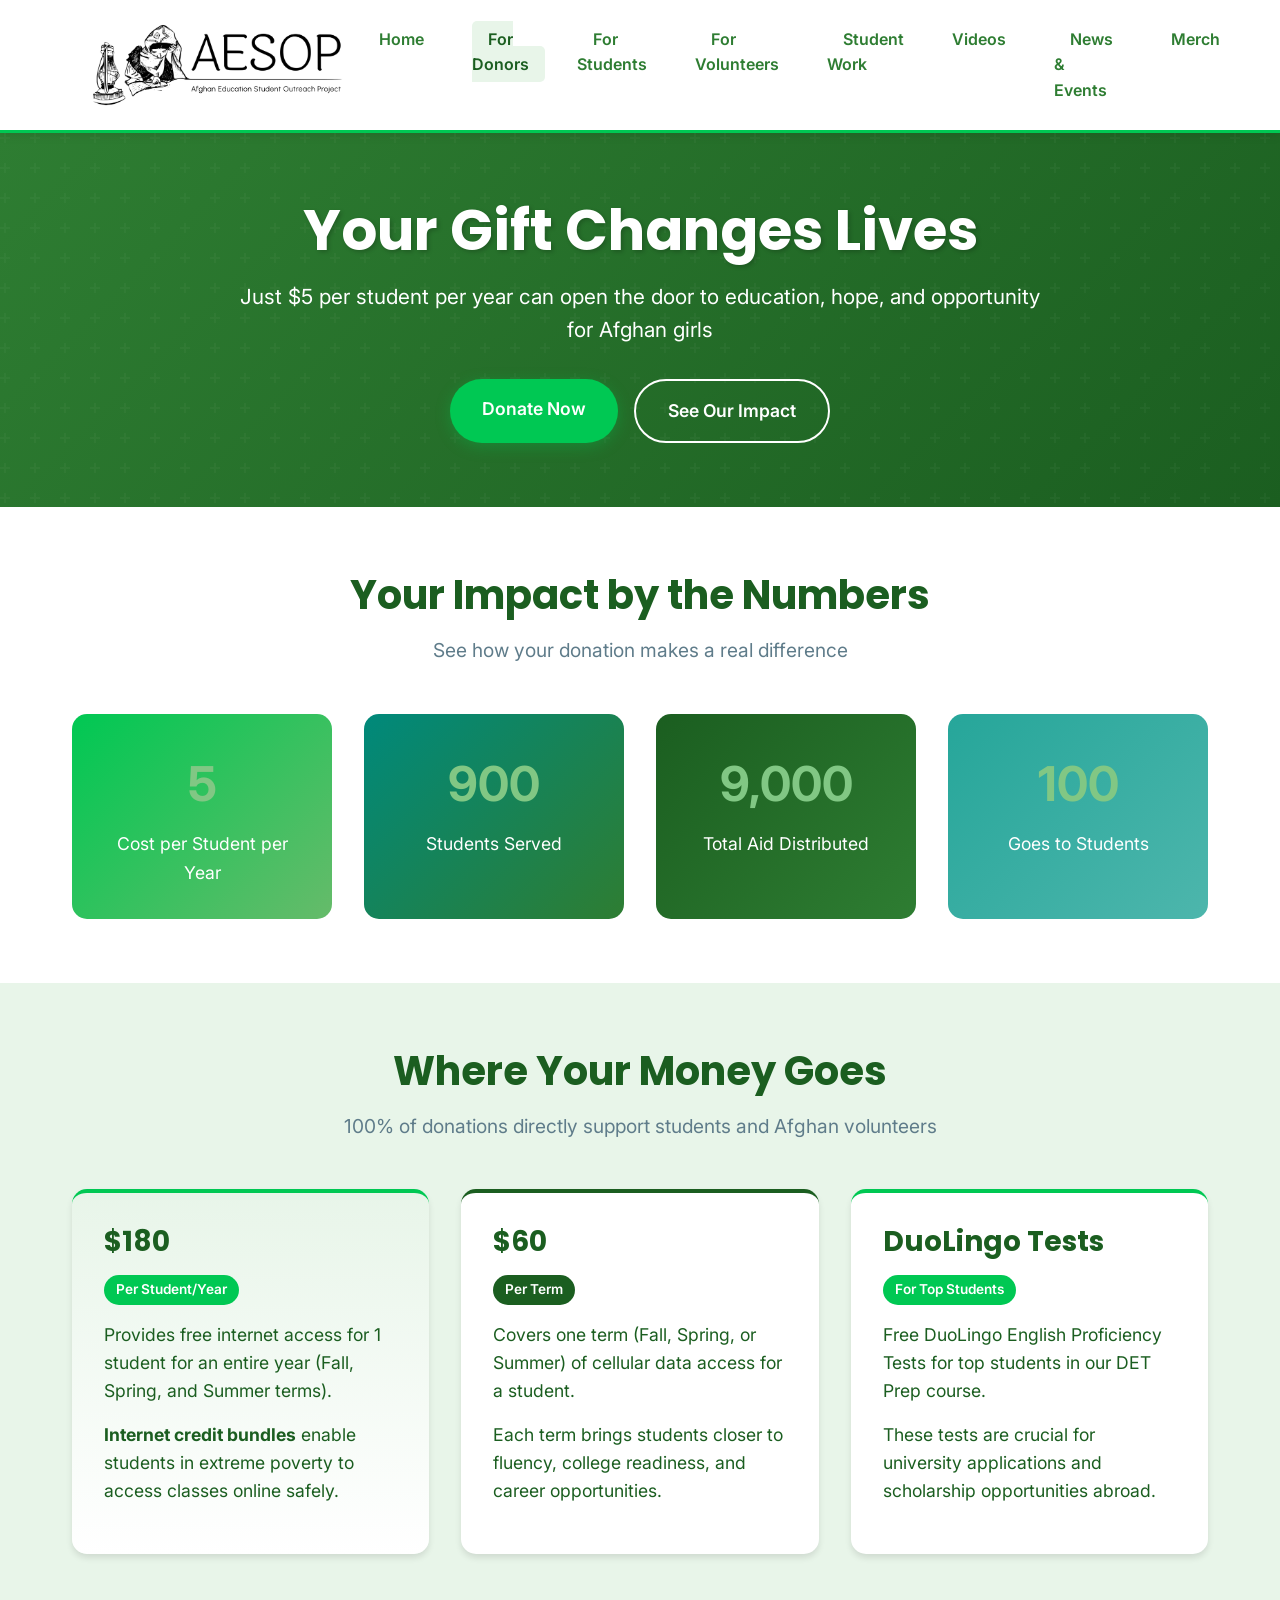
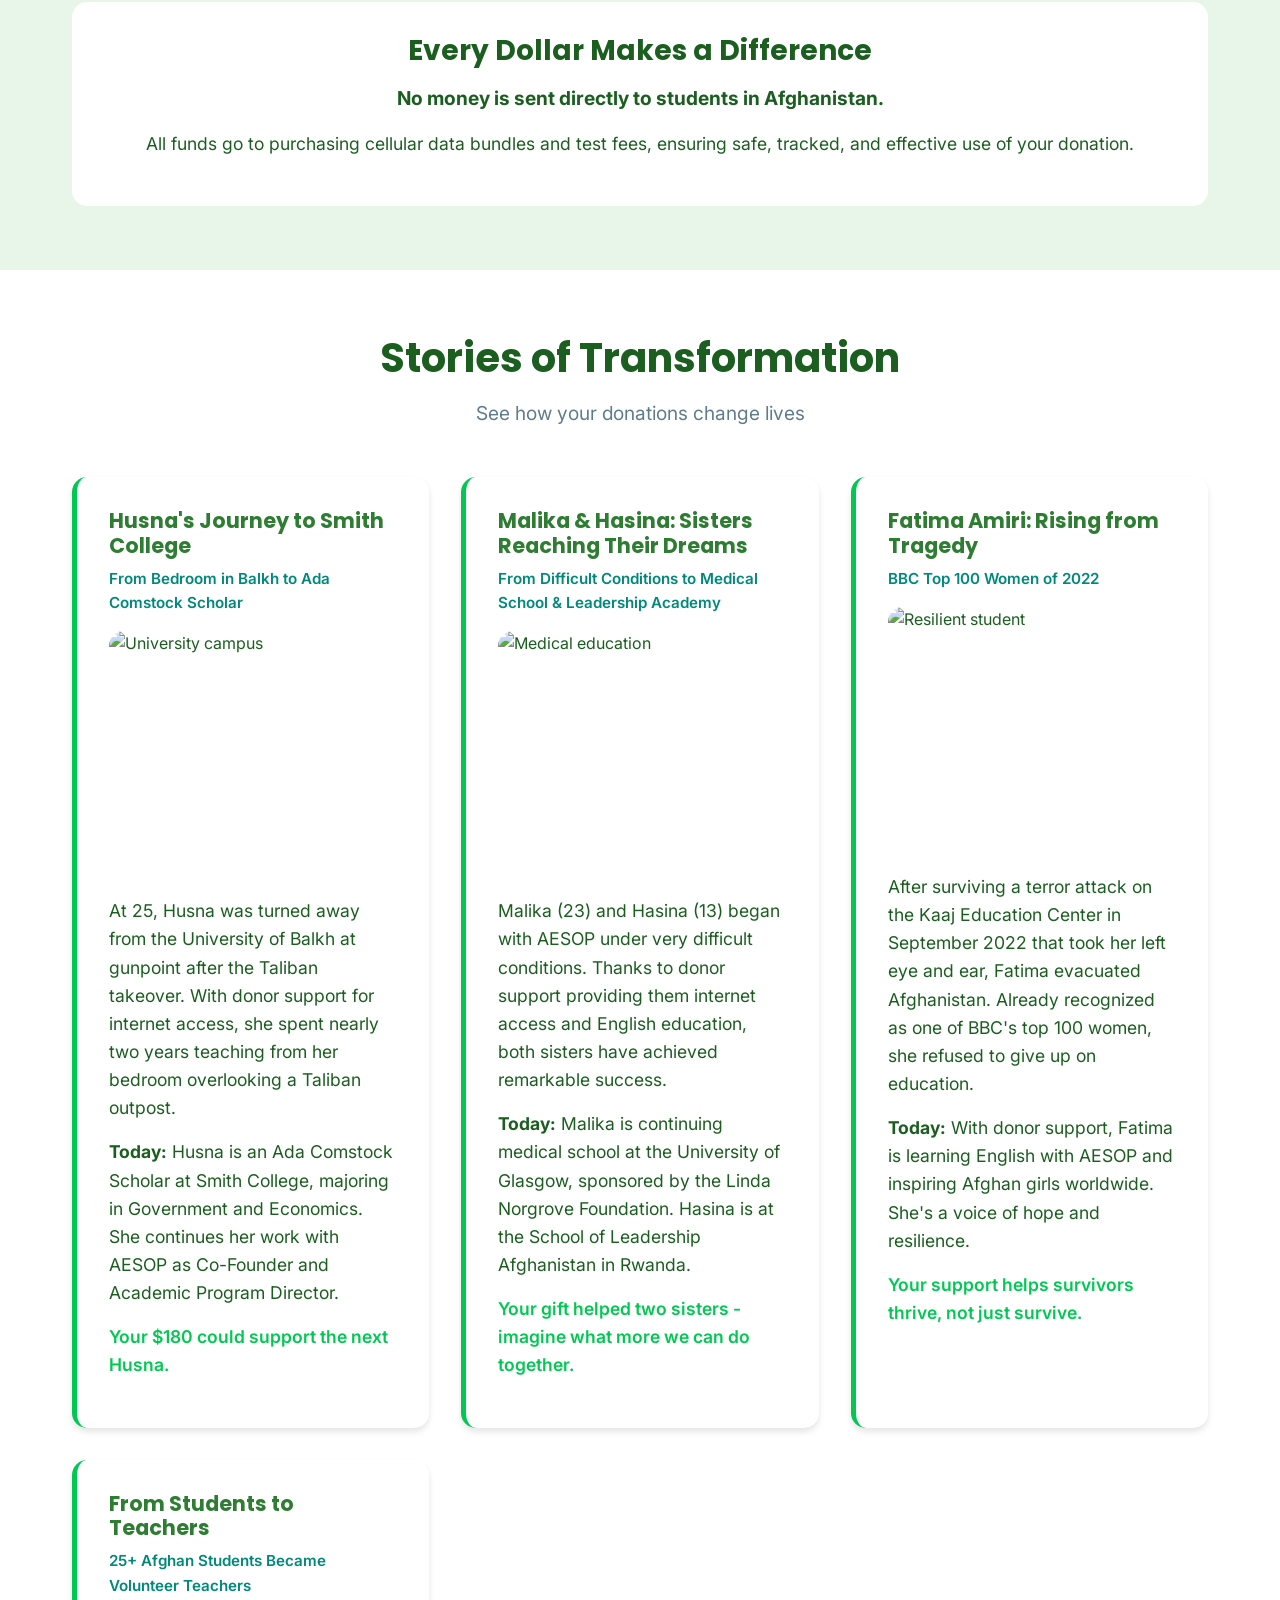
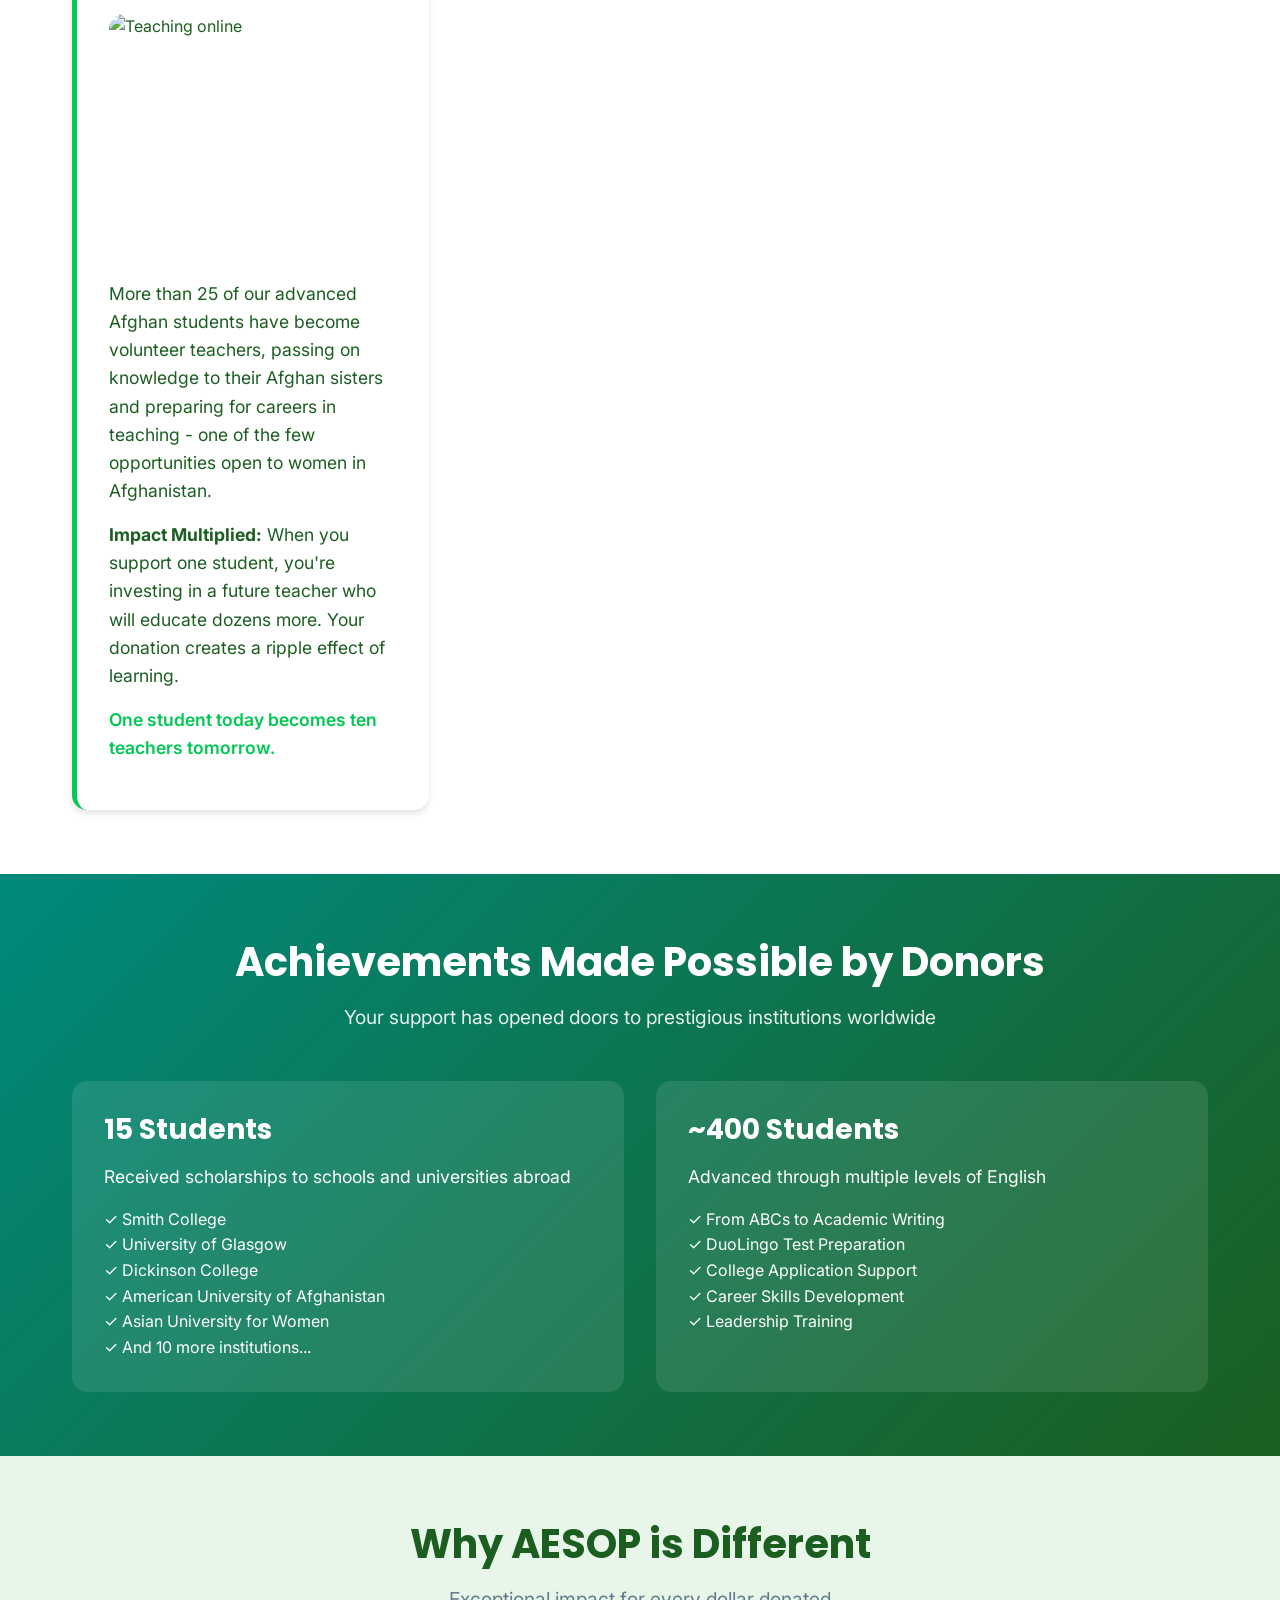
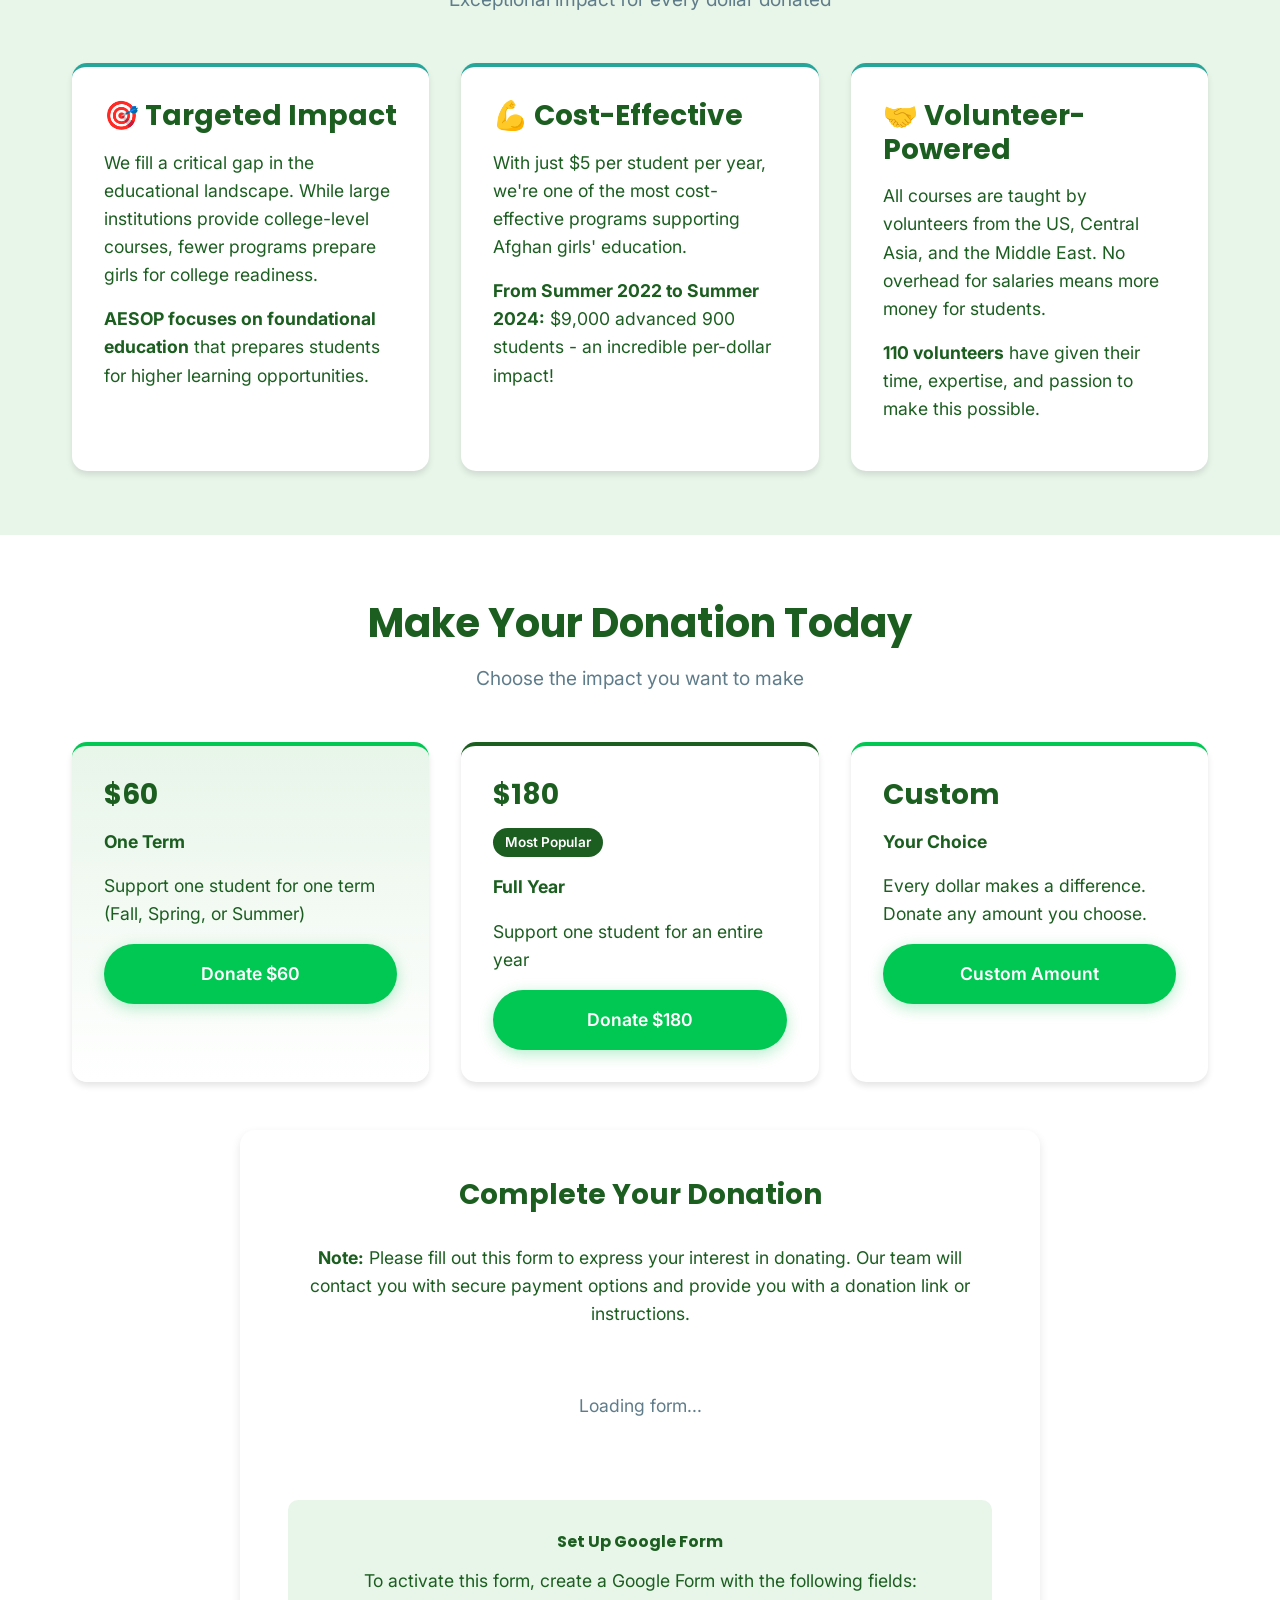
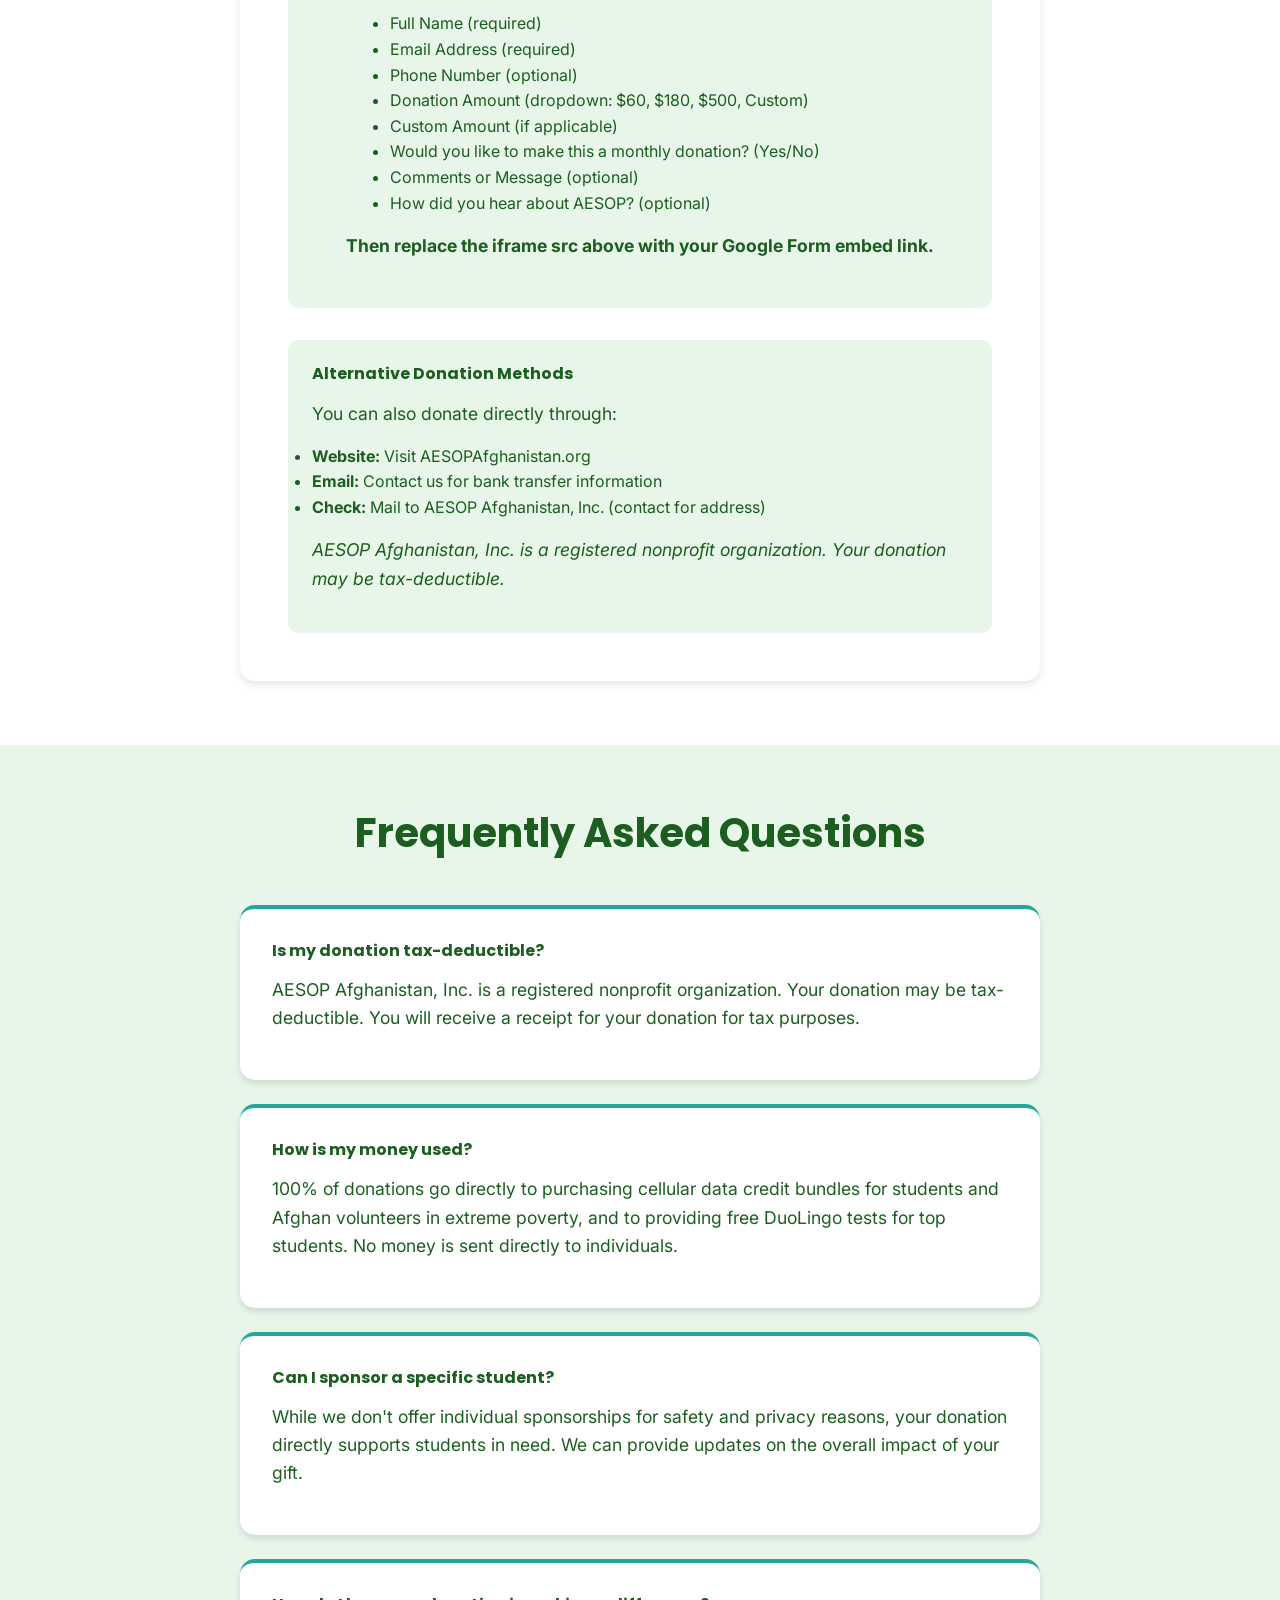
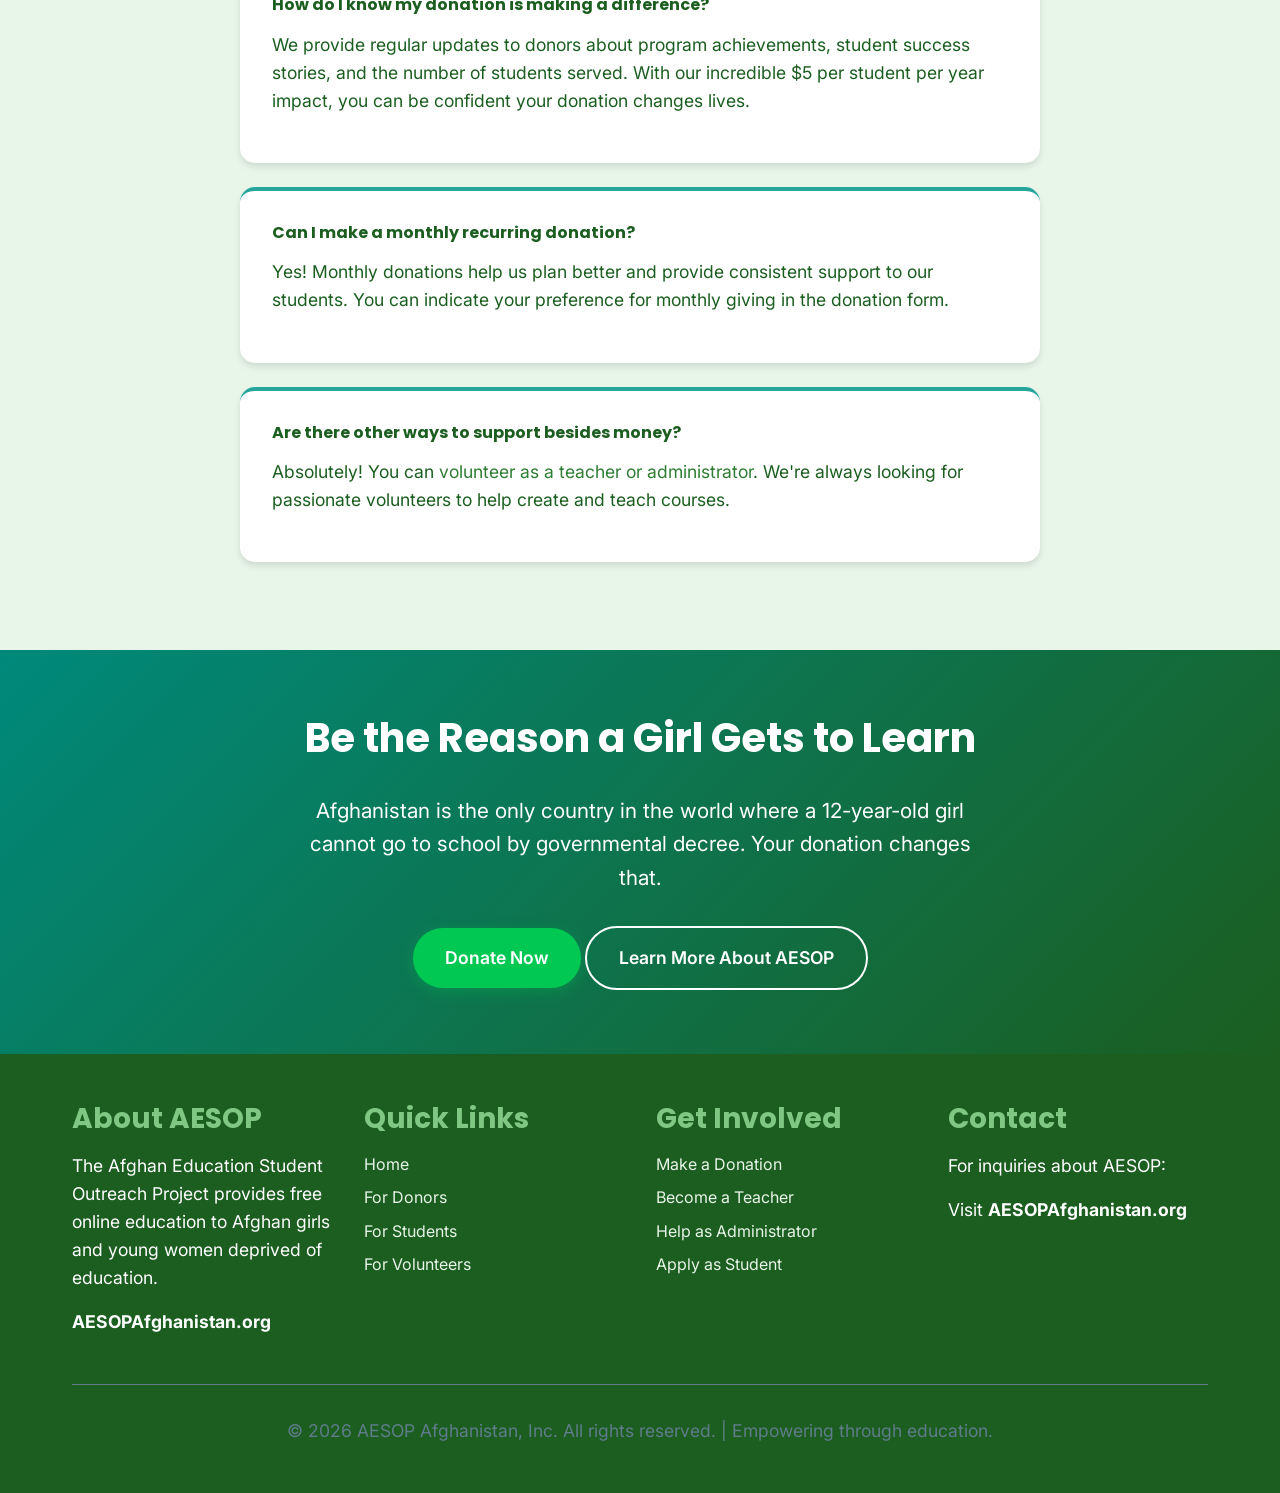
==== commit a9fd3ffc: "Add content management system and four new feature pages - Create admin interface (admin.html) with " ====
--- a/donors.html
+++ b/donors.html
@@ -19,6 +19,10 @@
                 <li><a href="donors.html" class="active">For Donors</a></li>
                 <li><a href="students.html">For Students</a></li>
                 <li><a href="volunteers.html">For Volunteers</a></li>
+                <li><a href="student-work.html">Student Work</a></li>
+                <li><a href="videos.html">Videos</a></li>
+                <li><a href="news-events.html">News & Events</a></li>
+                <li><a href="merch.html">Merch</a></li>
             </ul>
         </div>
     </nav>
--- a/styles.css
+++ b/styles.css
@@ -105,7 +105,7 @@
 }
 
 nav .logo img {
-    height: 100px;
+    height: 90px;
     width: auto;
     object-fit: contain;
 }
@@ -597,7 +597,7 @@
     }
 
     nav .logo img {
-        height: 70px;
+        height: 63px;
     }
 
     nav ul {
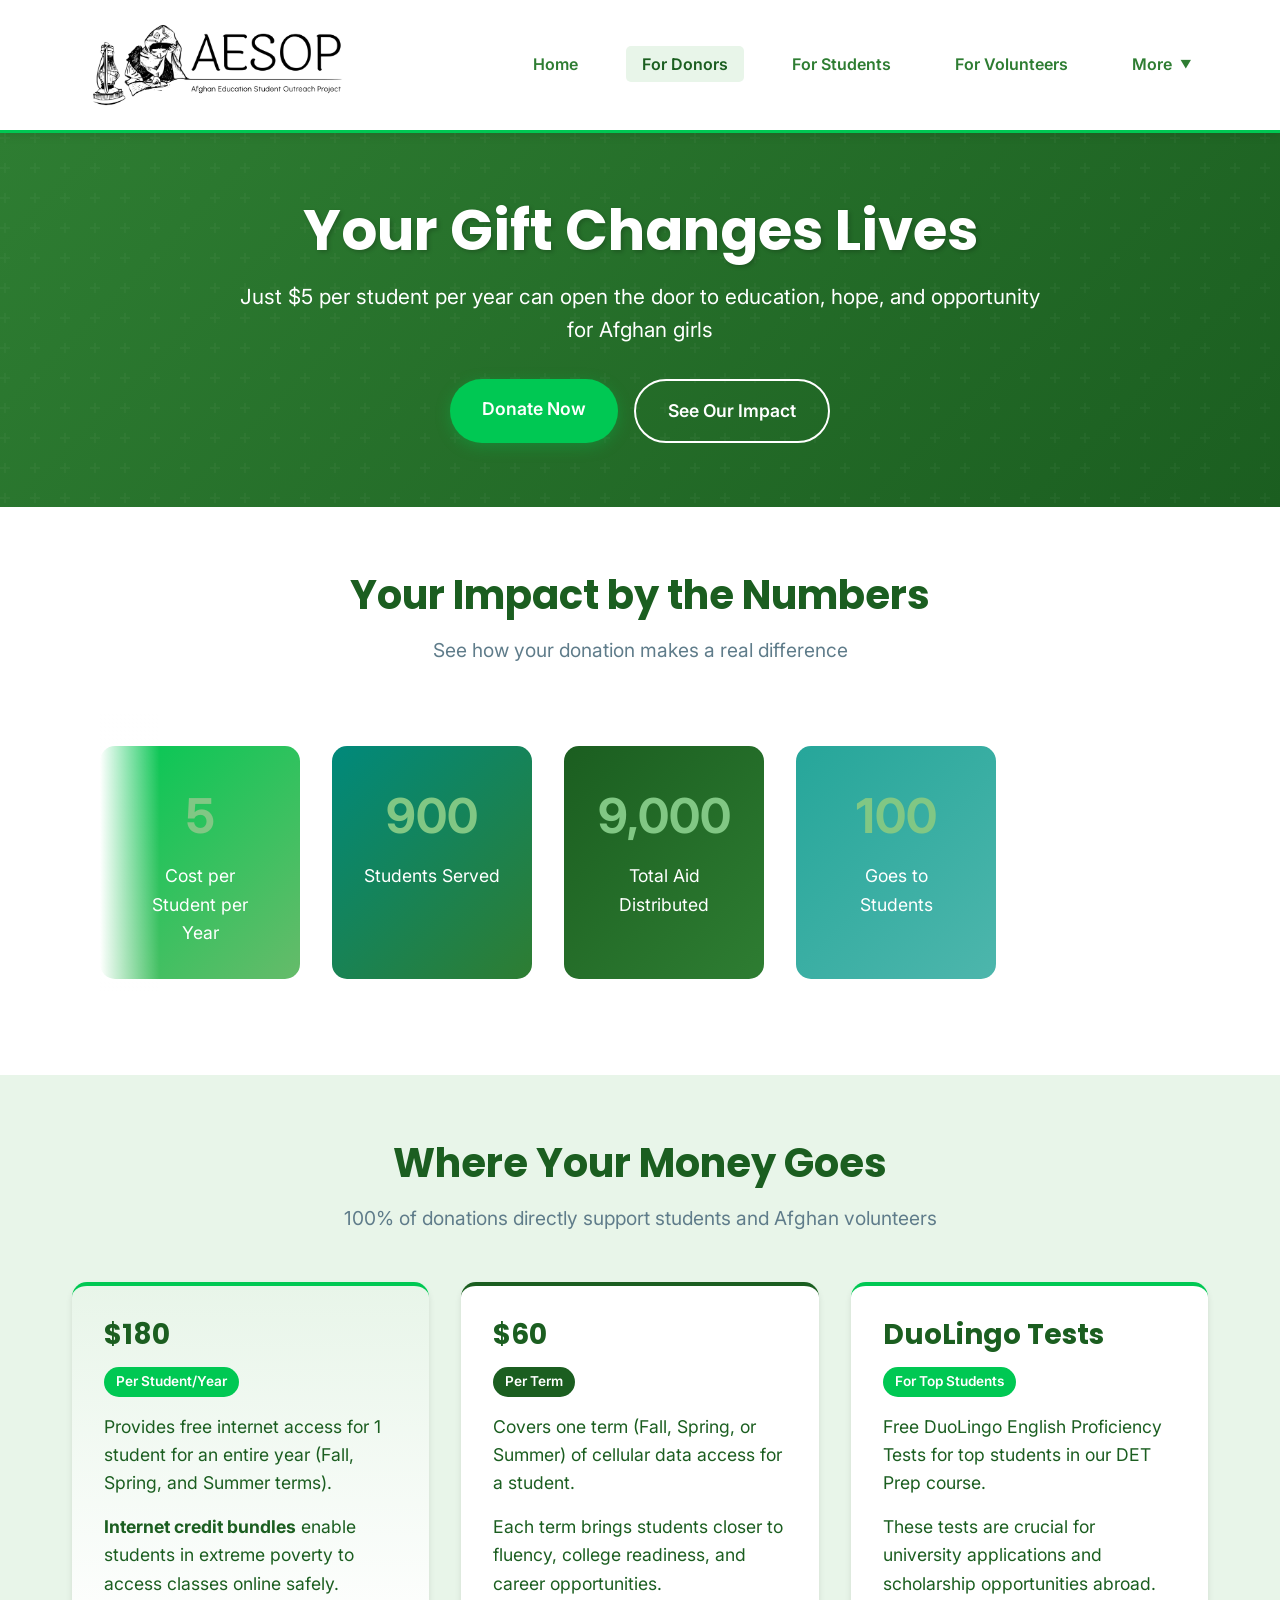
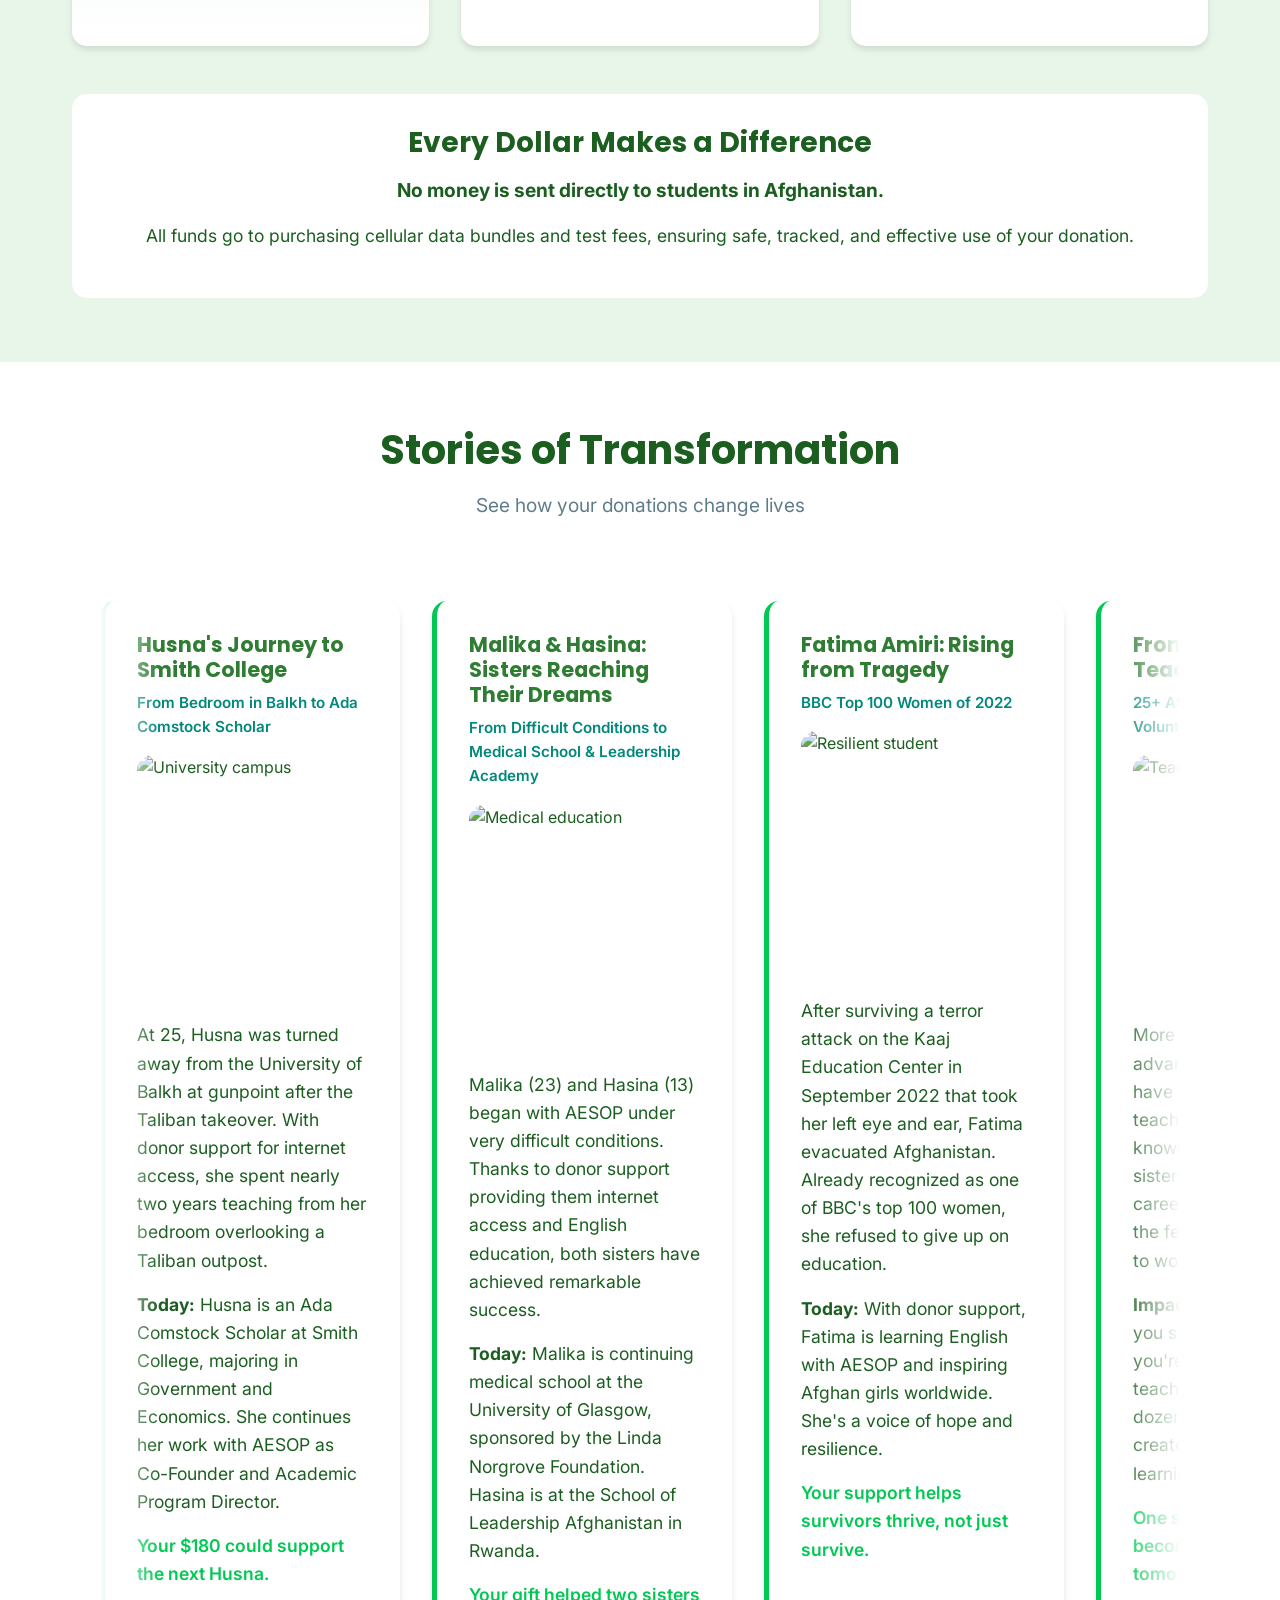
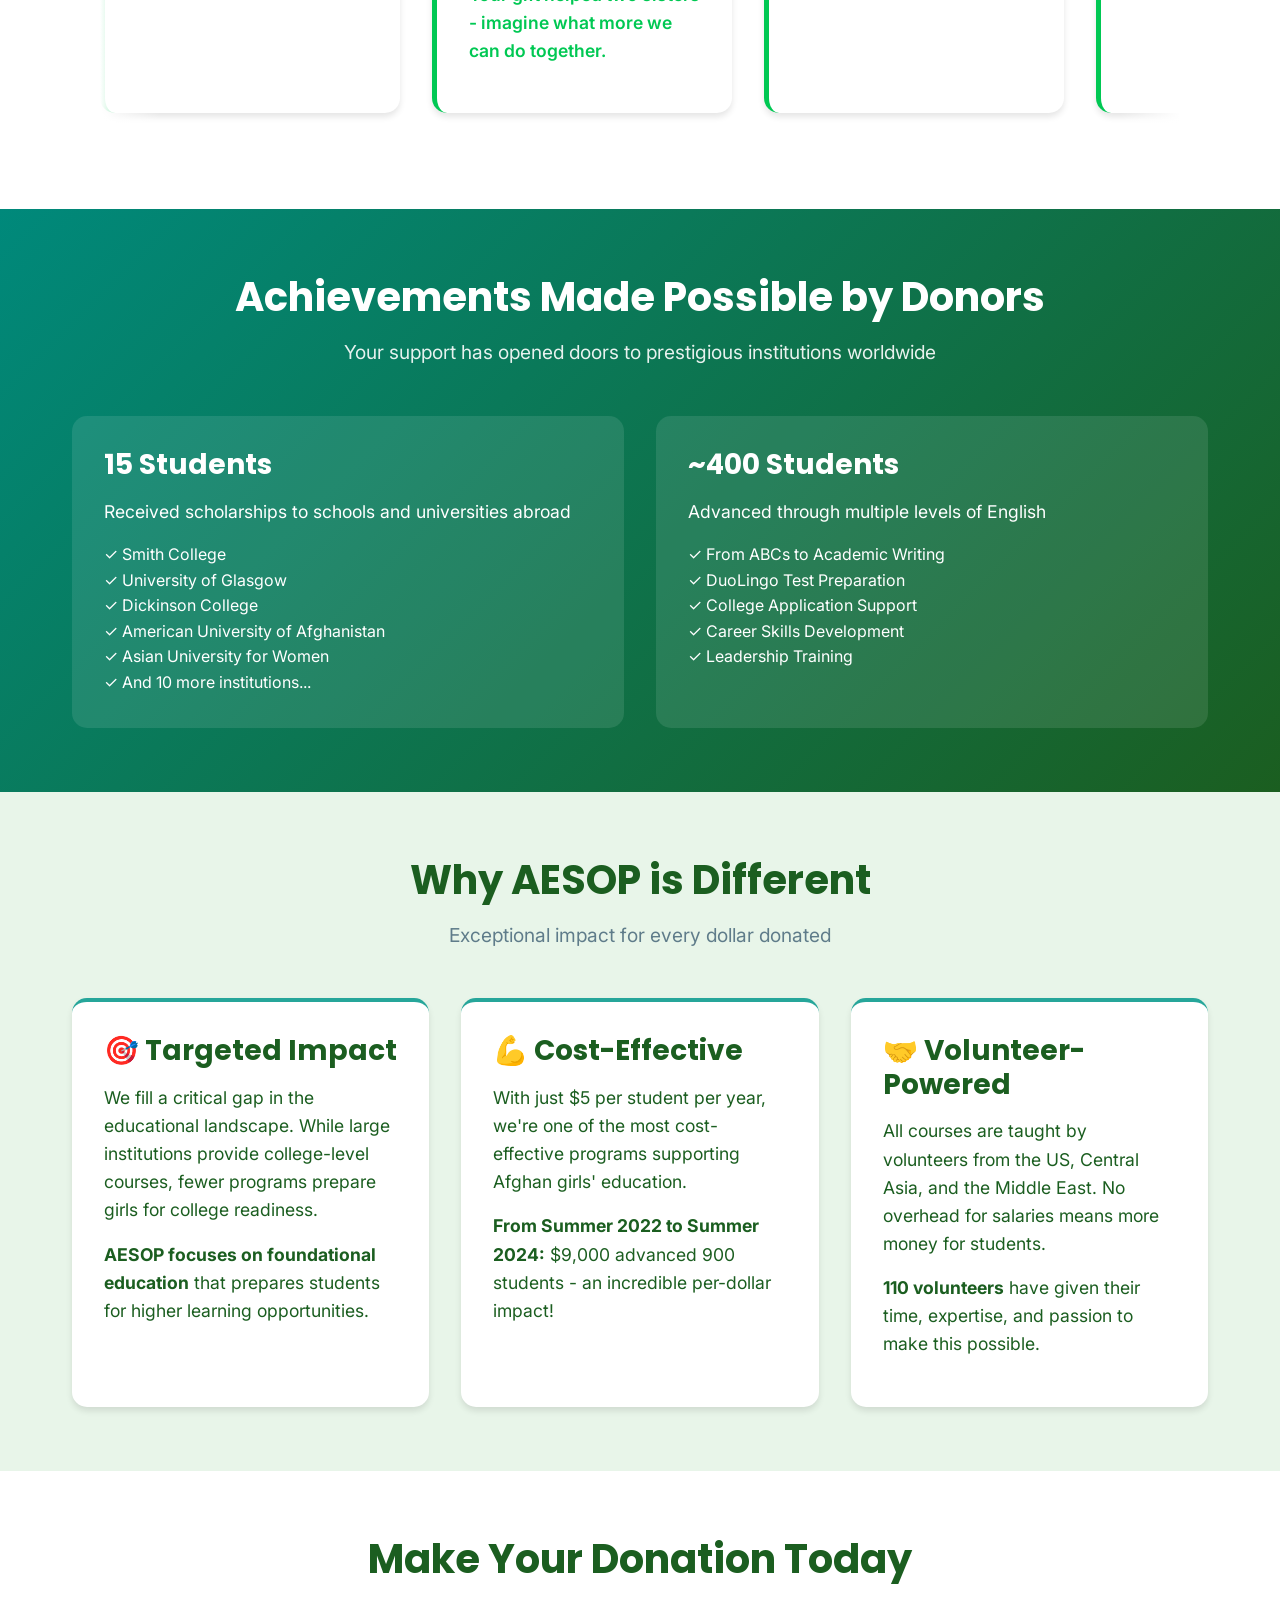
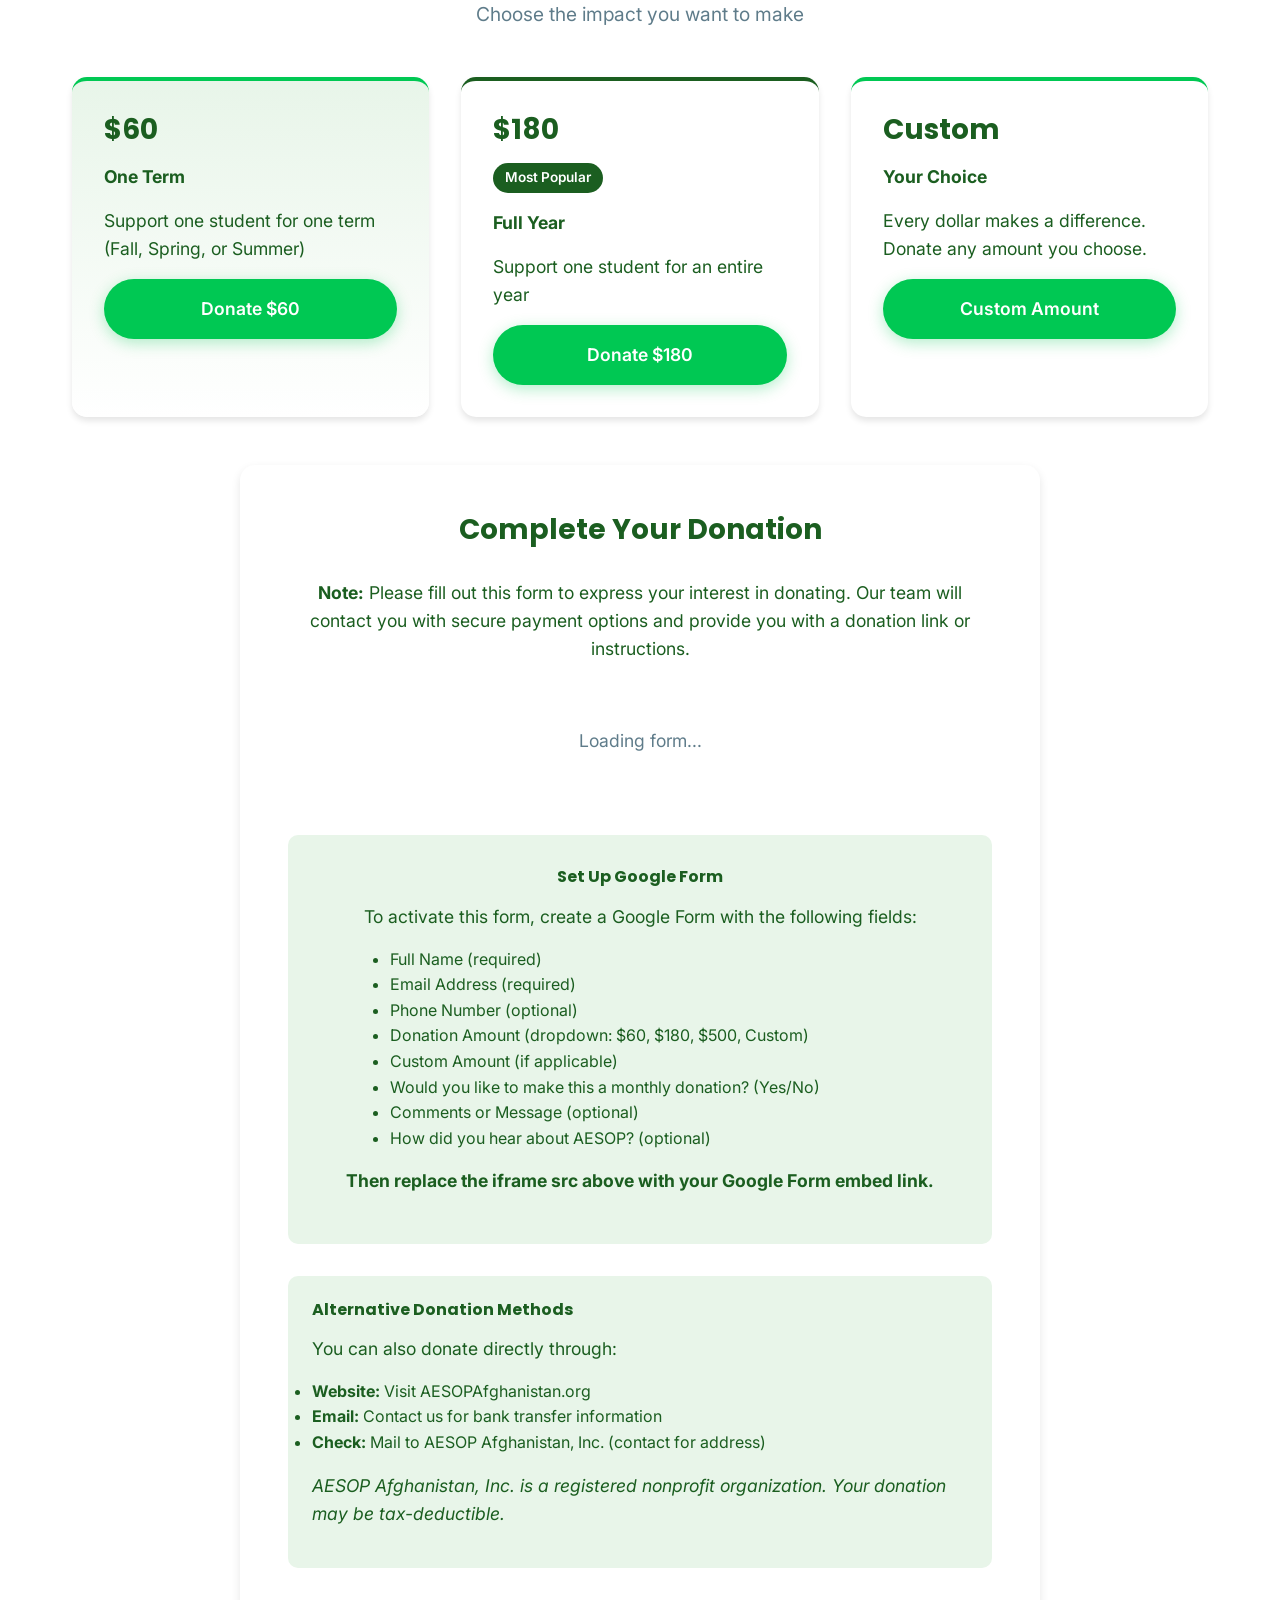
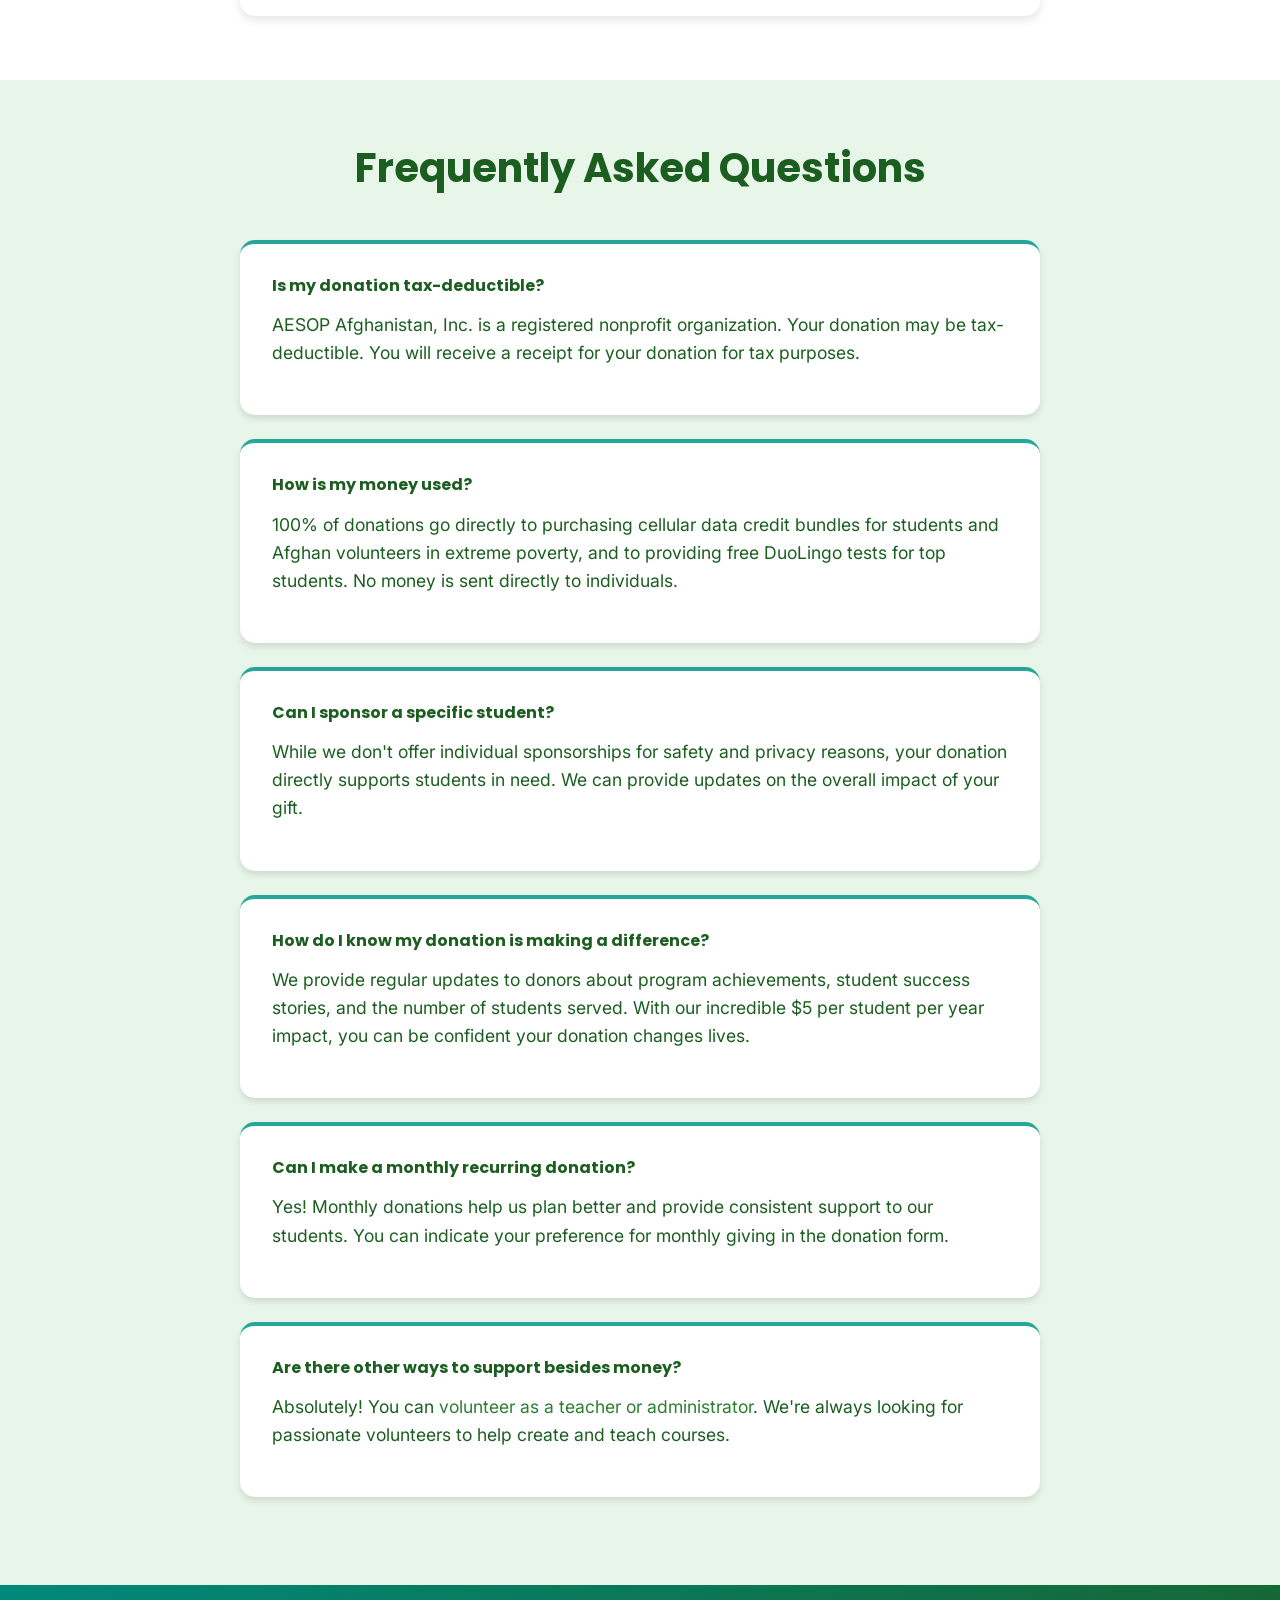
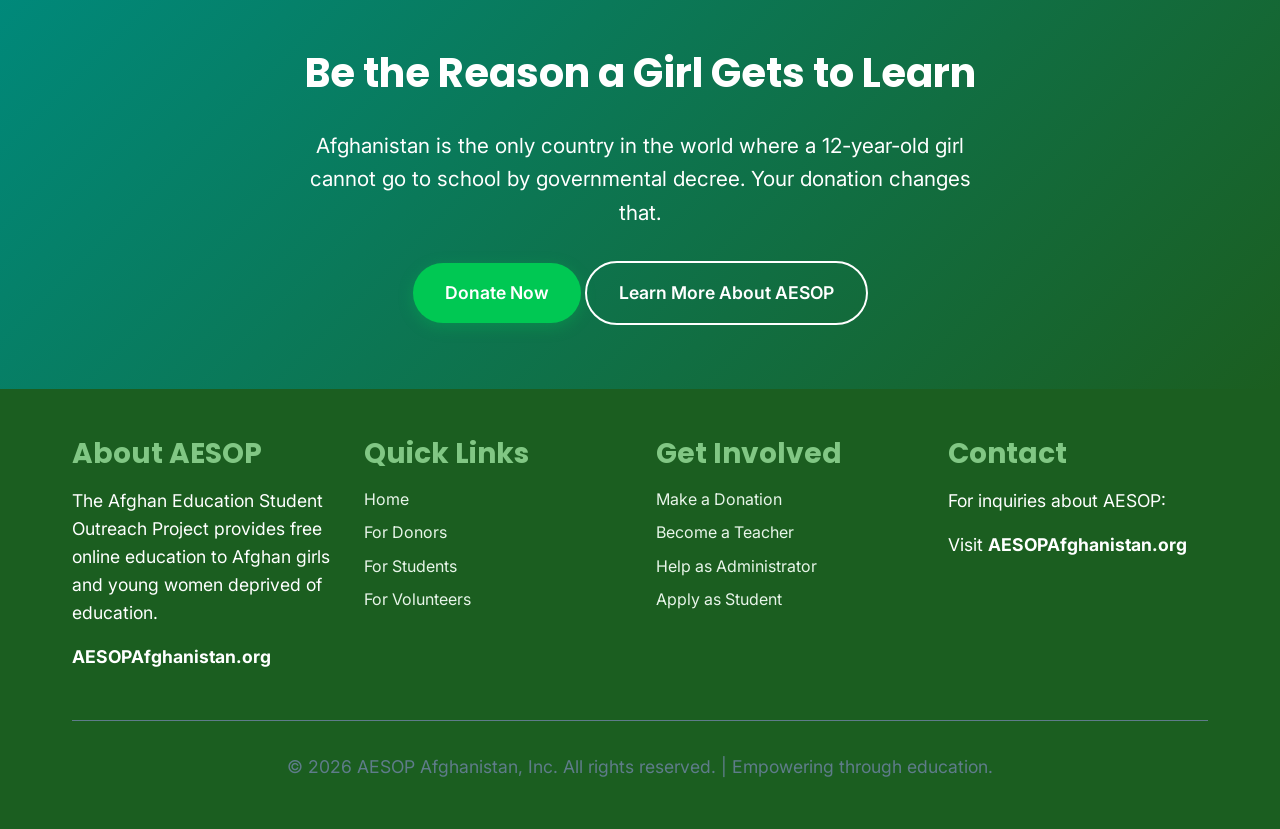
==== commit 51669aad: "Add dropdown navigation menu and horizontal scrollable sections - Create dropdown menu in navigation" ====
--- a/donors.html
+++ b/donors.html
@@ -19,10 +19,15 @@
                 <li><a href="donors.html" class="active">For Donors</a></li>
                 <li><a href="students.html">For Students</a></li>
                 <li><a href="volunteers.html">For Volunteers</a></li>
-                <li><a href="student-work.html">Student Work</a></li>
-                <li><a href="videos.html">Videos</a></li>
-                <li><a href="news-events.html">News & Events</a></li>
-                <li><a href="merch.html">Merch</a></li>
+                <li class="dropdown">
+                    <span class="dropdown-toggle">More</span>
+                    <div class="dropdown-menu">
+                        <a href="student-work.html">Student Work</a>
+                        <a href="videos.html">Videos</a>
+                        <a href="news-events.html">News & Events</a>
+                        <a href="merch.html">Merch</a>
+                    </div>
+                </li>
             </ul>
         </div>
     </nav>
@@ -46,22 +51,24 @@
                 <h2>Your Impact by the Numbers</h2>
                 <p>See how your donation makes a real difference</p>
             </div>
-            <div class="stats-grid">
-                <div class="stat-card" style="background: linear-gradient(135deg, var(--bright-green), var(--sage-green));">
-                    <span class="stat-number">$5</span>
-                    <span class="stat-label">Cost per Student per Year</span>
-                </div>
-                <div class="stat-card" style="background: linear-gradient(135deg, var(--emerald), var(--primary-green));">
-                    <span class="stat-number">~900</span>
-                    <span class="stat-label">Students Served</span>
-                </div>
-                <div class="stat-card" style="background: linear-gradient(135deg, var(--forest-green), var(--primary-green));">
-                    <span class="stat-number">$9,000</span>
-                    <span class="stat-label">Total Aid Distributed</span>
-                </div>
-                <div class="stat-card" style="background: linear-gradient(135deg, var(--mint-green), var(--seafoam));">
-                    <span class="stat-number">100%</span>
-                    <span class="stat-label">Goes to Students</span>
+            <div class="scroll-container">
+                <div class="scroll-wrapper">
+                    <div class="stat-card" style="background: linear-gradient(135deg, var(--bright-green), var(--sage-green));">
+                        <span class="stat-number">$5</span>
+                        <span class="stat-label">Cost per Student per Year</span>
+                    </div>
+                    <div class="stat-card" style="background: linear-gradient(135deg, var(--emerald), var(--primary-green));">
+                        <span class="stat-number">~900</span>
+                        <span class="stat-label">Students Served</span>
+                    </div>
+                    <div class="stat-card" style="background: linear-gradient(135deg, var(--forest-green), var(--primary-green));">
+                        <span class="stat-number">$9,000</span>
+                        <span class="stat-label">Total Aid Distributed</span>
+                    </div>
+                    <div class="stat-card" style="background: linear-gradient(135deg, var(--mint-green), var(--seafoam));">
+                        <span class="stat-number">100%</span>
+                        <span class="stat-label">Goes to Students</span>
+                    </div>
                 </div>
             </div>
         </div>
@@ -109,49 +116,51 @@
                 <h2>Stories of Transformation</h2>
                 <p>See how your donations change lives</p>
             </div>
-            <div class="grid grid-2">
-                <div class="story-card">
-                    <h4>Husna's Journey to Smith College</h4>
-                    <p class="role">From Bedroom in Balkh to Ada Comstock Scholar</p>
-                    <div class="img-container" style="height: 250px;">
-                        <img src="https://images.unsplash.com/photo-1523050854058-8df90110c9f1?w=800&q=80" alt="University campus">
-                    </div>
-                    <p>At 25, Husna was turned away from the University of Balkh at gunpoint after the Taliban takeover. With donor support for internet access, she spent nearly two years teaching from her bedroom overlooking a Taliban outpost.</p>
-                    <p><strong>Today:</strong> Husna is an Ada Comstock Scholar at Smith College, majoring in Government and Economics. She continues her work with AESOP as Co-Founder and Academic Program Director.</p>
-                    <p class="highlight-text">Your $180 could support the next Husna.</p>
-                </div>
-
-                <div class="story-card">
-                    <h4>Malika & Hasina: Sisters Reaching Their Dreams</h4>
-                    <p class="role">From Difficult Conditions to Medical School & Leadership Academy</p>
-                    <div class="img-container" style="height: 250px;">
-                        <img src="https://images.unsplash.com/photo-1427504494785-3a9ca7044f45?w=800&q=80" alt="Medical education">
-                    </div>
-                    <p>Malika (23) and Hasina (13) began with AESOP under very difficult conditions. Thanks to donor support providing them internet access and English education, both sisters have achieved remarkable success.</p>
-                    <p><strong>Today:</strong> Malika is continuing medical school at the University of Glasgow, sponsored by the Linda Norgrove Foundation. Hasina is at the School of Leadership Afghanistan in Rwanda.</p>
-                    <p class="highlight-text">Your gift helped two sisters - imagine what more we can do together.</p>
-                </div>
-
-                <div class="story-card">
-                    <h4>Fatima Amiri: Rising from Tragedy</h4>
-                    <p class="role">BBC Top 100 Women of 2022</p>
-                    <div class="img-container" style="height: 250px;">
-                        <img src="https://images.unsplash.com/photo-1521737604893-d14cc237f11d?w=800&q=80" alt="Resilient student">
-                    </div>
-                    <p>After surviving a terror attack on the Kaaj Education Center in September 2022 that took her left eye and ear, Fatima evacuated Afghanistan. Already recognized as one of BBC's top 100 women, she refused to give up on education.</p>
-                    <p><strong>Today:</strong> With donor support, Fatima is learning English with AESOP and inspiring Afghan girls worldwide. She's a voice of hope and resilience.</p>
-                    <p class="highlight-text">Your support helps survivors thrive, not just survive.</p>
-                </div>
-
-                <div class="story-card">
-                    <h4>From Students to Teachers</h4>
-                    <p class="role">25+ Afghan Students Became Volunteer Teachers</p>
-                    <div class="img-container" style="height: 250px;">
-                        <img src="https://images.unsplash.com/photo-1524178232363-1fb2b075b655?w=800&q=80" alt="Teaching online">
-                    </div>
-                    <p>More than 25 of our advanced Afghan students have become volunteer teachers, passing on knowledge to their Afghan sisters and preparing for careers in teaching - one of the few opportunities open to women in Afghanistan.</p>
-                    <p><strong>Impact Multiplied:</strong> When you support one student, you're investing in a future teacher who will educate dozens more. Your donation creates a ripple effect of learning.</p>
-                    <p class="highlight-text">One student today becomes ten teachers tomorrow.</p>
+            <div class="scroll-container">
+                <div class="scroll-wrapper">
+                    <div class="story-card">
+                        <h4>Husna's Journey to Smith College</h4>
+                        <p class="role">From Bedroom in Balkh to Ada Comstock Scholar</p>
+                        <div class="img-container" style="height: 250px;">
+                            <img src="https://images.unsplash.com/photo-1523050854058-8df90110c9f1?w=800&q=80" alt="University campus">
+                        </div>
+                        <p>At 25, Husna was turned away from the University of Balkh at gunpoint after the Taliban takeover. With donor support for internet access, she spent nearly two years teaching from her bedroom overlooking a Taliban outpost.</p>
+                        <p><strong>Today:</strong> Husna is an Ada Comstock Scholar at Smith College, majoring in Government and Economics. She continues her work with AESOP as Co-Founder and Academic Program Director.</p>
+                        <p class="highlight-text">Your $180 could support the next Husna.</p>
+                    </div>
+
+                    <div class="story-card">
+                        <h4>Malika & Hasina: Sisters Reaching Their Dreams</h4>
+                        <p class="role">From Difficult Conditions to Medical School & Leadership Academy</p>
+                        <div class="img-container" style="height: 250px;">
+                            <img src="https://images.unsplash.com/photo-1427504494785-3a9ca7044f45?w=800&q=80" alt="Medical education">
+                        </div>
+                        <p>Malika (23) and Hasina (13) began with AESOP under very difficult conditions. Thanks to donor support providing them internet access and English education, both sisters have achieved remarkable success.</p>
+                        <p><strong>Today:</strong> Malika is continuing medical school at the University of Glasgow, sponsored by the Linda Norgrove Foundation. Hasina is at the School of Leadership Afghanistan in Rwanda.</p>
+                        <p class="highlight-text">Your gift helped two sisters - imagine what more we can do together.</p>
+                    </div>
+
+                    <div class="story-card">
+                        <h4>Fatima Amiri: Rising from Tragedy</h4>
+                        <p class="role">BBC Top 100 Women of 2022</p>
+                        <div class="img-container" style="height: 250px;">
+                            <img src="https://images.unsplash.com/photo-1521737604893-d14cc237f11d?w=800&q=80" alt="Resilient student">
+                        </div>
+                        <p>After surviving a terror attack on the Kaaj Education Center in September 2022 that took her left eye and ear, Fatima evacuated Afghanistan. Already recognized as one of BBC's top 100 women, she refused to give up on education.</p>
+                        <p><strong>Today:</strong> With donor support, Fatima is learning English with AESOP and inspiring Afghan girls worldwide. She's a voice of hope and resilience.</p>
+                        <p class="highlight-text">Your support helps survivors thrive, not just survive.</p>
+                    </div>
+
+                    <div class="story-card">
+                        <h4>From Students to Teachers</h4>
+                        <p class="role">25+ Afghan Students Became Volunteer Teachers</p>
+                        <div class="img-container" style="height: 250px;">
+                            <img src="https://images.unsplash.com/photo-1524178232363-1fb2b075b655?w=800&q=80" alt="Teaching online">
+                        </div>
+                        <p>More than 25 of our advanced Afghan students have become volunteer teachers, passing on knowledge to their Afghan sisters and preparing for careers in teaching - one of the few opportunities open to women in Afghanistan.</p>
+                        <p><strong>Impact Multiplied:</strong> When you support one student, you're investing in a future teacher who will educate dozens more. Your donation creates a ripple effect of learning.</p>
+                        <p class="highlight-text">One student today becomes ten teachers tomorrow.</p>
+                    </div>
                 </div>
             </div>
         </div>
--- a/styles.css
+++ b/styles.css
@@ -121,6 +121,7 @@
     list-style: none;
     display: flex;
     gap: var(--spacing-md);
+    align-items: center;
 }
 
 nav a {
@@ -133,6 +134,75 @@
 
 nav a:hover,
 nav a.active {
+    background-color: var(--light-gray);
+    color: var(--forest-green);
+}
+
+/* Dropdown Menu */
+.dropdown {
+    position: relative;
+    display: inline-block;
+}
+
+.dropdown-toggle {
+    color: var(--primary-green);
+    font-weight: 600;
+    padding: var(--spacing-xs) var(--spacing-sm);
+    border-radius: 5px;
+    transition: all 0.3s ease;
+    cursor: pointer;
+    display: flex;
+    align-items: center;
+    gap: 0.5rem;
+}
+
+.dropdown-toggle::after {
+    content: '▼';
+    font-size: 0.7rem;
+    transition: transform 0.3s ease;
+}
+
+.dropdown:hover .dropdown-toggle {
+    background-color: var(--light-gray);
+    color: var(--forest-green);
+}
+
+.dropdown:hover .dropdown-toggle::after {
+    transform: rotate(180deg);
+}
+
+.dropdown-menu {
+    position: absolute;
+    top: 100%;
+    left: 0;
+    background: var(--white);
+    min-width: 200px;
+    box-shadow: 0 8px 20px rgba(0, 0, 0, 0.15);
+    border-radius: 8px;
+    margin-top: 0.5rem;
+    opacity: 0;
+    visibility: hidden;
+    transform: translateY(-10px);
+    transition: all 0.3s ease;
+    z-index: 1001;
+    overflow: hidden;
+}
+
+.dropdown:hover .dropdown-menu {
+    opacity: 1;
+    visibility: visible;
+    transform: translateY(0);
+}
+
+.dropdown-menu a {
+    display: block;
+    padding: var(--spacing-sm) var(--spacing-md);
+    color: var(--primary-green);
+    transition: all 0.2s ease;
+    border-radius: 0;
+}
+
+.dropdown-menu a:hover {
     background-color: var(--light-gray);
     color: var(--forest-green);
 }
@@ -582,6 +652,97 @@
     color: var(--medium-gray);
 }
 
+/* Horizontal Scrollable Containers */
+.scroll-container {
+    position: relative;
+    width: 95%;
+    margin: 0 auto;
+    overflow: hidden;
+}
+
+.scroll-wrapper {
+    display: flex;
+    gap: var(--spacing-md);
+    overflow-x: auto;
+    overflow-y: hidden;
+    scroll-behavior: smooth;
+    padding: var(--spacing-md) 0;
+    -webkit-overflow-scrolling: touch;
+    scrollbar-width: thin;
+    scrollbar-color: var(--mint-green) var(--light-gray);
+}
+
+.scroll-wrapper::-webkit-scrollbar {
+    height: 8px;
+}
+
+.scroll-wrapper::-webkit-scrollbar-track {
+    background: var(--light-gray);
+    border-radius: 10px;
+}
+
+.scroll-wrapper::-webkit-scrollbar-thumb {
+    background: var(--mint-green);
+    border-radius: 10px;
+}
+
+.scroll-wrapper::-webkit-scrollbar-thumb:hover {
+    background: var(--primary-green);
+}
+
+/* Gradient edges for scroll containers */
+.scroll-container::before,
+.scroll-container::after {
+    content: '';
+    position: absolute;
+    top: 0;
+    bottom: 20px;
+    width: 60px;
+    z-index: 10;
+    pointer-events: none;
+}
+
+.scroll-container::before {
+    left: 0;
+    background: linear-gradient(to right, rgba(255, 255, 255, 1), rgba(255, 255, 255, 0));
+}
+
+.scroll-container::after {
+    right: 0;
+    background: linear-gradient(to left, rgba(255, 255, 255, 1), rgba(255, 255, 255, 0));
+}
+
+/* Gradient edges for dark backgrounds */
+.accent-bg .scroll-container::before {
+    background: linear-gradient(to right, rgba(27, 94, 32, 1), rgba(27, 94, 32, 0));
+}
+
+.accent-bg .scroll-container::after {
+    background: linear-gradient(to left, rgba(27, 94, 32, 1), rgba(27, 94, 32, 0));
+}
+
+.alt-bg .scroll-container::before {
+    background: linear-gradient(to right, rgba(232, 245, 233, 1), rgba(232, 245, 233, 0));
+}
+
+.alt-bg .scroll-container::after {
+    background: linear-gradient(to left, rgba(232, 245, 233, 1), rgba(232, 245, 233, 0));
+}
+
+/* Scroll items - cards, stat cards, etc. */
+.scroll-wrapper .card,
+.scroll-wrapper .stat-card,
+.scroll-wrapper .course-card,
+.scroll-wrapper .story-card {
+    flex: 0 0 300px;
+    min-width: 300px;
+}
+
+.scroll-wrapper .stat-card {
+    flex: 0 0 200px;
+    min-width: 200px;
+}
+
 /* Responsive Design */
 @media (max-width: 768px) {
     h1 {
@@ -603,11 +764,38 @@
     nav ul {
         flex-direction: column;
         gap: var(--spacing-xs);
+        width: 100%;
     }
 
     nav .container {
         flex-direction: column;
         gap: var(--spacing-sm);
+    }
+
+    .dropdown {
+        width: 100%;
+    }
+
+    .dropdown-toggle {
+        width: 100%;
+        justify-content: space-between;
+    }
+
+    .dropdown-menu {
+        position: static;
+        opacity: 1;
+        visibility: visible;
+        transform: none;
+        box-shadow: none;
+        margin-top: 0;
+        background: var(--light-gray);
+        max-height: 0;
+        overflow: hidden;
+        transition: max-height 0.3s ease;
+    }
+
+    .dropdown:hover .dropdown-menu {
+        max-height: 300px;
     }
 
     .hero .cta-buttons {
